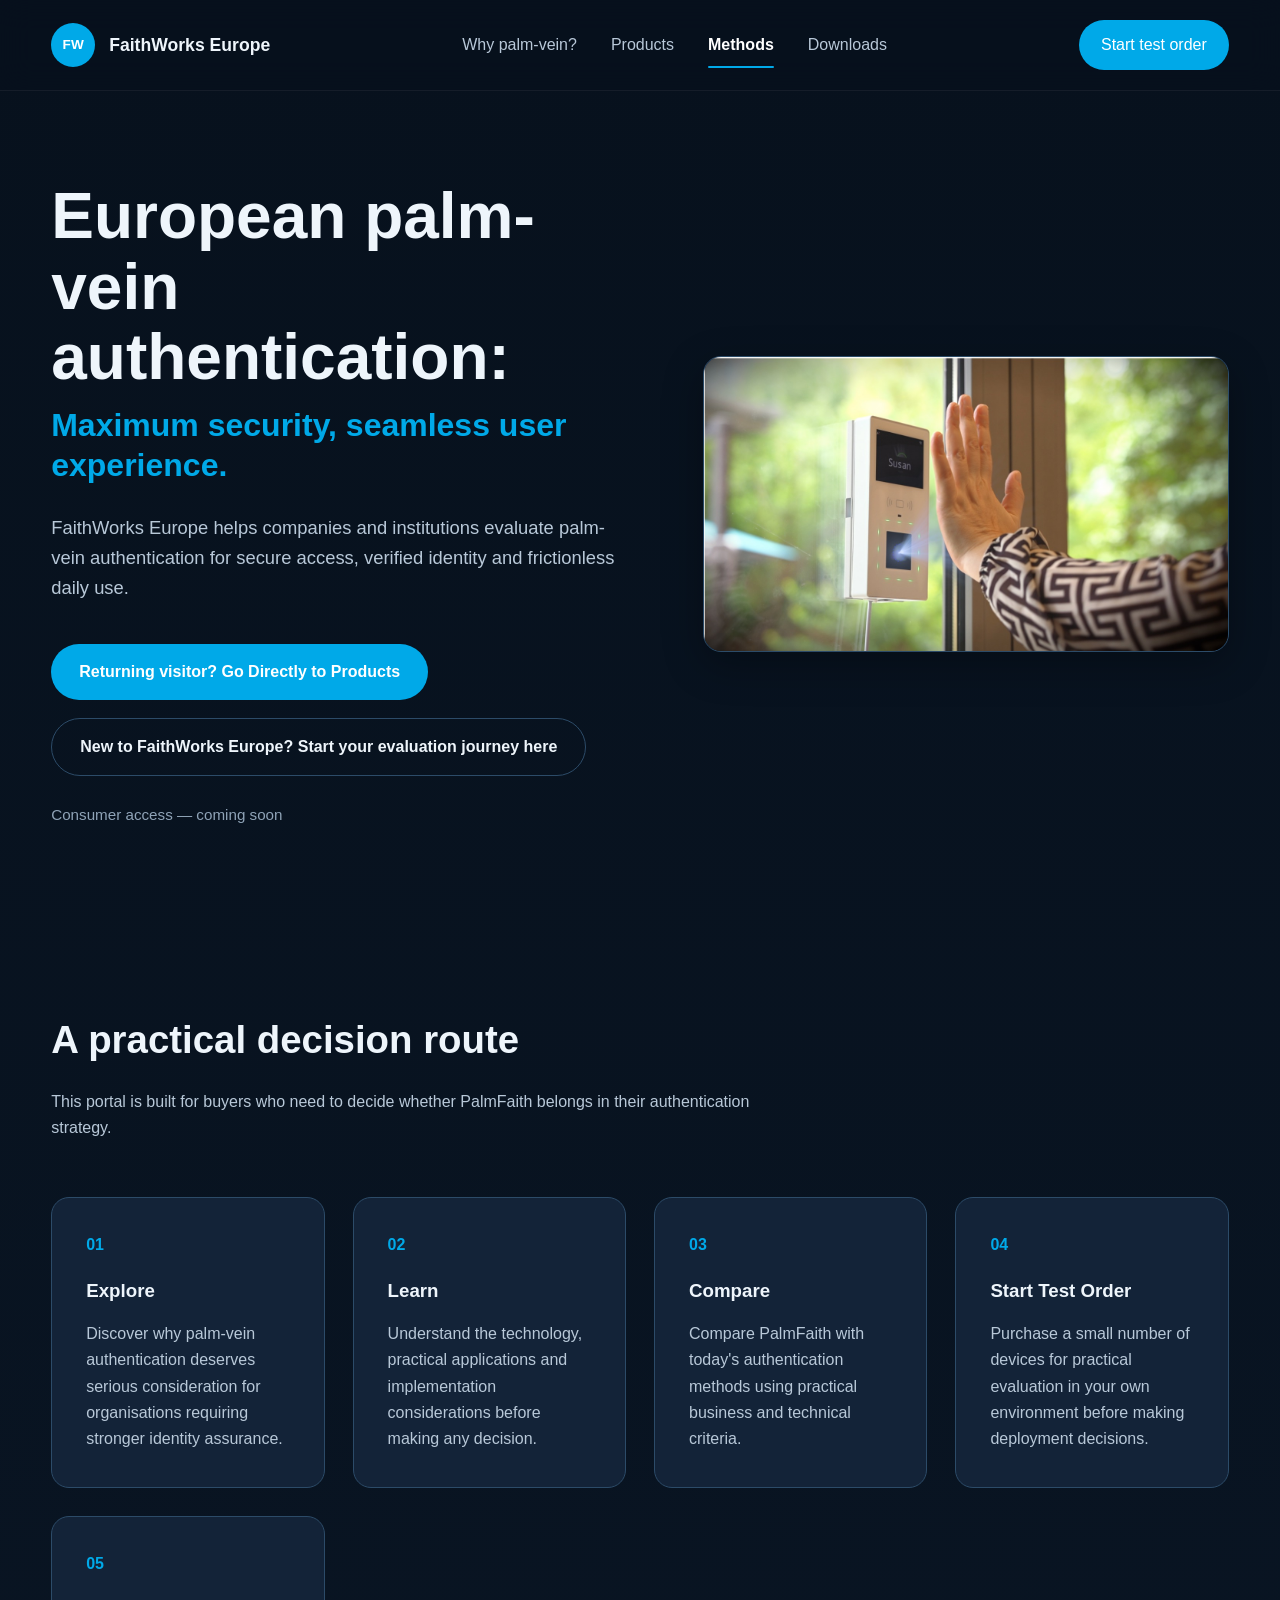
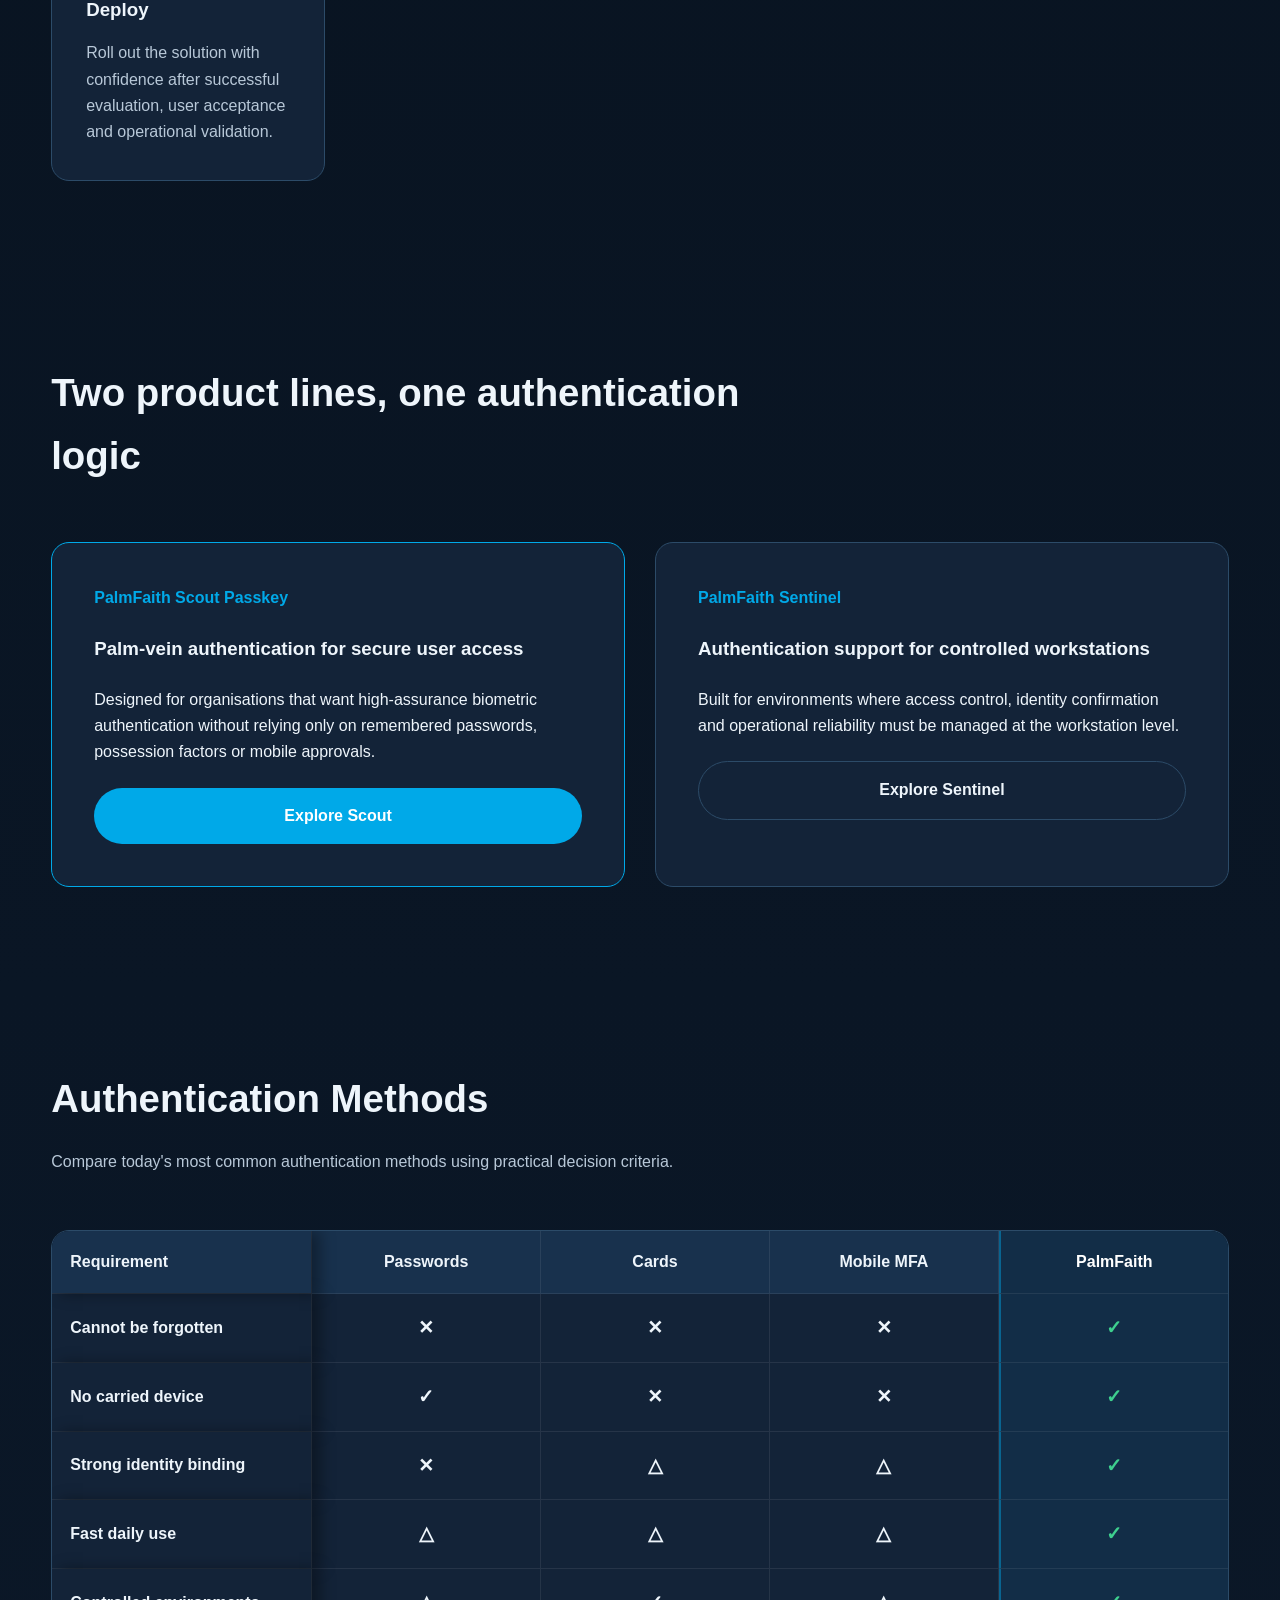
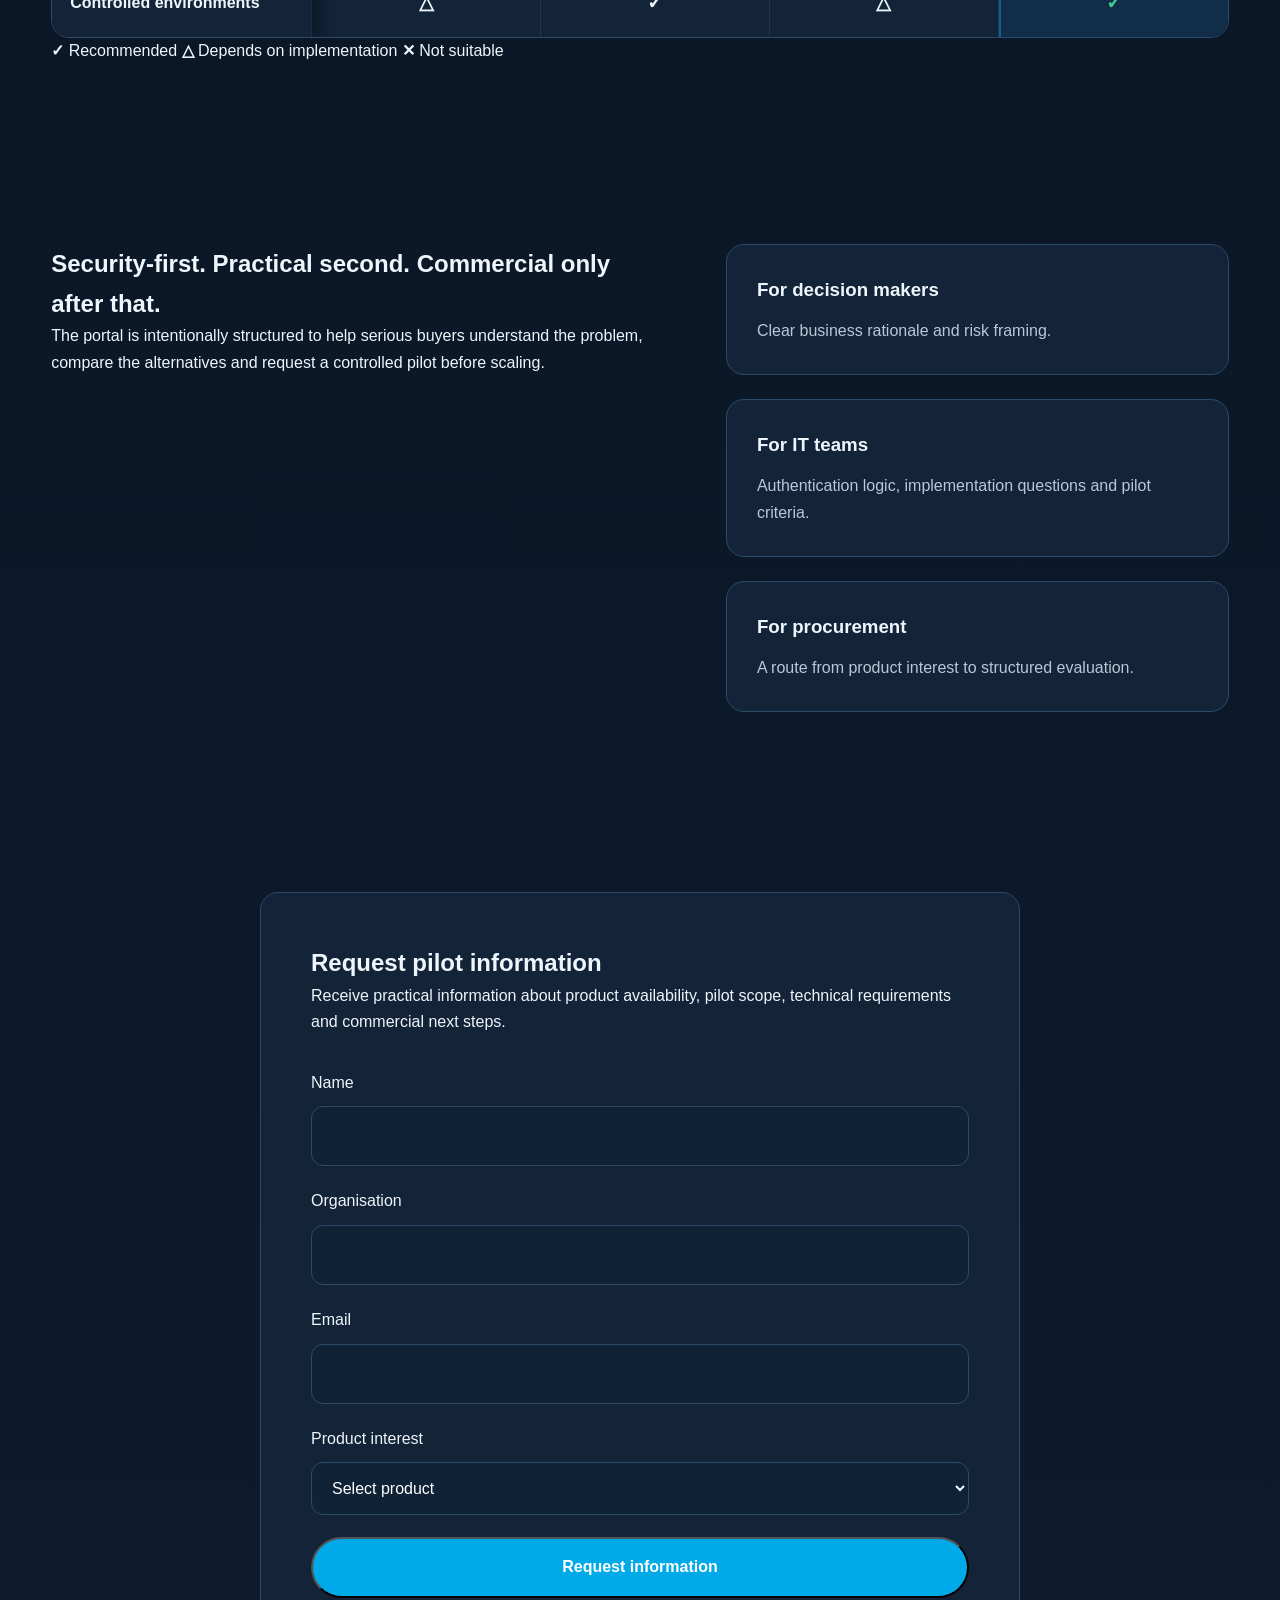
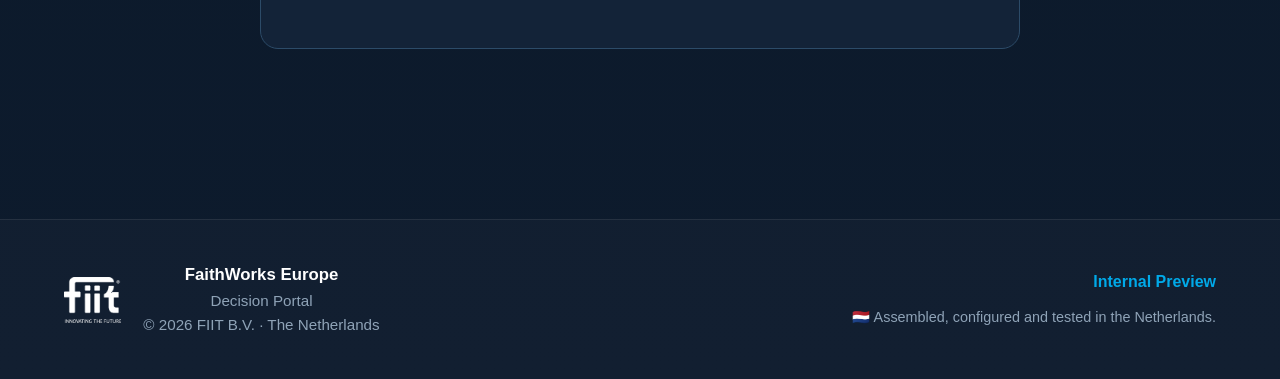
==== index.html @ 9d53290f "Improve responsive comparison table" ====
<!doctype html>
<html lang="en">

<head>
  <meta charset="utf-8" />
  <meta name="robots" content="noindex,nofollow">
  <meta name="viewport" content="width=device-width, initial-scale=1" />
  <title>PalmFaith Europe | Decision Portal</title>
  <meta name="description"
    content="A European decision portal for evaluating PalmFaith Scout Passkey and PalmFaith Sentinel as biometric authentication solutions." />
  <link rel="stylesheet" href="css/styles.css">
</head>

<body>
  <header class="site-header">
    <a class="brand" href="#top" aria-label="FaithWorks Europe home">
      <span class="brand-mark">FW</span>
      <span class="brand-text">FaithWorks Europe</span>
    </a>

    <nav class="main-nav" aria-label="Main navigation">
      <a href="#decision">Why palm-vein?</a>
      <a href="#products">Products</a>
      <a href="#comparison">Methods</a>
      <a href="#downloads">Downloads</a>
    </nav>

    <a class="header-cta" href="#products">Start test order</a>
  </header>
  <main id="top">
    <section class="hero section">
      <div class="hero-content">
        <h1>European palm-vein authentication:</h1>
        <p class="hero-statement">Maximum security, seamless user experience.</p>

        <p class="hero-lead">
          FaithWorks Europe helps companies and institutions evaluate palm-vein authentication for secure access,
          verified
          identity and frictionless daily use.
        </p>

        <div class="hero-actions">
          <a class="button primary" href="#products">
            Returning visitor? Go Directly to Products
          </a>

          <a class="button secondary" href="#decision">
            New to FaithWorks Europe? Start your evaluation journey here
          </a>
        </div>

        <p class="consumer-note">
          Consumer access — coming soon
        </p>
      </div>

      <div class="hero-image" aria-label="Palm-vein authentication device in use">
        <img src="img/PF-Sentinel_hand.jpg" alt="Palm-vein authentication device scanning a user's hand" />
      </div>
    </section>

    <section id="decision" class="section decision-section">
      <div class="section-heading">
        <h2>A practical decision route</h2>
        <p>
          This portal is built for buyers who need to decide whether PalmFaith belongs in their authentication strategy.
        </p>
      </div>

      <div class="decision-grid">
        <article class="decision-card">
          <span class="step">01</span>
          <h3>Explore</h3>
          <p>Discover why palm-vein authentication deserves serious consideration for organisations requiring stronger
            identity assurance.</p>
        </article>

        <article class="decision-card">
          <span class="step">02</span>
          <h3>Learn</h3>
          <p>Understand the technology, practical applications and implementation considerations before making any
            decision.</p>
        </article>

        <article class="decision-card">
          <span class="step">03</span>
          <h3>Compare</h3>
          <p>Compare PalmFaith with today's authentication methods using practical business and technical criteria.</p>
        </article>

        <article class="decision-card">
          <span class="step">04</span>
          <h3>Start Test Order</h3>
          <p>Purchase a small number of devices for practical evaluation in your own environment before making
            deployment decisions.</p>
        </article>

        <article class="decision-card">
          <span class="step">05</span>
          <h3>Deploy</h3>
          <p>Roll out the solution with confidence after successful evaluation, user acceptance and operational
            validation.</p>
        </article>
      </div>
    </section>

    <section id="products" class="section products-section">
      <div class="section-heading">
        <h2>Two product lines, one authentication logic</h2>
      </div>

      <div class="product-grid">
        <article class="product-card featured">
          <p class="product-label">PalmFaith Scout Passkey</p>
          <h3>Palm-vein authentication for secure user access</h3>
          <p>
            Designed for organisations that want high-assurance biometric authentication without relying only on
            remembered passwords, possession factors or mobile approvals.
          </p>
          <a class="button primary" href="scout.html">Explore Scout</a>
        </article>

        <article class="product-card">
          <p class="product-label">PalmFaith Sentinel</p>
          <h3>Authentication support for controlled workstations</h3>
          <p>
            Built for environments where access control, identity confirmation and operational reliability must be
            managed at the workstation level.
          </p>
          <a class="button secondary" href="sentinel.html">Explore Sentinel</a>
        </article>
      </div>
    </section>

    <section id="comparison" class="section comparison-section">
      <div class="section-heading">
        <h2>Authentication Methods</h2>
        <p>
          Compare today's most common authentication methods using practical decision criteria.
        </p>
      </div>

      <div class="table-wrap">
        <table class="comparison-table">
          <thead>
            <tr>
              <th>Requirement</th>
              <th>Passwords</th>
              <th>Cards</th>
              <th>Mobile MFA</th>
              <th>PalmFaith</th>
            </tr>
          </thead>

          <tbody>

            <tr>
              <td>Cannot be forgotten</td>
              <td><span class="symbol-negative">✕</span></td>
              <td><span class="symbol-negative">✕</span></td>
              <td><span class="symbol-negative">✕</span></td>
              <td><span class="symbol-positive">✓</span></td>
            </tr>

            <tr>
              <td>No carried device</td>
              <td><span class="symbol-positive">✓</span></td>
              <td><span class="symbol-negative">✕</span></td>
              <td><span class="symbol-negative">✕</span></td>
              <td><span class="symbol-positive">✓</span></td>
            </tr>

            <tr>
              <td>Strong identity binding</td>
              <td><span class="symbol-negative">✕</span></td>
              <td><span class="symbol-warning">△</span></td>
              <td><span class="symbol-warning">△</span></td>
              <td><span class="symbol-positive">✓</span></td>
            </tr>

            <tr>
              <td>Fast daily use</td>
              <td><span class="symbol-warning">△</span></td>
              <td><span class="symbol-warning">△</span></td>
              <td><span class="symbol-warning">△</span></td>
              <td><span class="symbol-positive">✓</span></td>
            </tr>

            <tr>
              <td>Controlled environments</td>
              <td><span class="symbol-warning">△</span></td>
              <td><span class="symbol-positive">✓</span></td>
              <td><span class="symbol-warning">△</span></td>
              <td><span class="symbol-positive">✓</span></td>
            </tr>

          </tbody>
        </table>
      </div>

      <div class="comparison-legend" aria-label="Comparison symbol explanation">
        <span><strong class="symbol-positive">✓</strong> Recommended</span>
        <span><strong class="symbol-warning">△</strong> Depends on implementation</span>
        <span><strong class="symbol-negative">✕</strong> Not suitable</span>
      </div>
      <p class="table-scroll-note">
        Swipe horizontally to compare all authentication methods.
      </p>
    </section>

    <section class="section trust-section">
      <div class="trust-content">
        <h2>Security-first. Practical second. Commercial only after that.</h2>
        <p>
          The portal is intentionally structured to help serious buyers understand the problem, compare the alternatives
          and request a controlled pilot before scaling.
        </p>
      </div>

      <div class="trust-list">
        <div>
          <h3>For decision makers</h3>
          <p>Clear business rationale and risk framing.</p>
        </div>
        <div>
          <h3>For IT teams</h3>
          <p>Authentication logic, implementation questions and pilot criteria.</p>
        </div>
        <div>
          <h3>For procurement</h3>
          <p>A route from product interest to structured evaluation.</p>
        </div>
      </div>
    </section>

    <section id="pilot" class="section pilot-section">
      <div class="pilot-card">
        <h2>Request pilot information</h2>
        <p>
          Receive practical information about product availability, pilot scope, technical requirements and commercial
          next steps.
        </p>

        <form class="pilot-form">
          <label>
            Name
            <input type="text" name="name" autocomplete="name" />
          </label>

          <label>
            Organisation
            <input type="text" name="organisation" autocomplete="organization" />
          </label>

          <label>
            Email
            <input type="email" name="email" autocomplete="email" />
          </label>

          <label>
            Product interest
            <select name="product">
              <option value="">Select product</option>
              <option value="scout">PalmFaith Scout Passkey</option>
              <option value="sentinel">PalmFaith Sentinel</option>
              <option value="both">Both products</option>
            </select>
          </label>

          <button class="button primary" type="submit">Request information</button>
        </form>
      </div>
    </section>
  </main>

  <footer class="site-footer">

    <div class="footer-content">

      <div class="footer-left">

        <img src="img/fiit-logo-white.png" alt="FIIT B.V." class="footer-logo">

        <div class="footer-text">

          <strong>FaithWorks Europe</strong><br>

          Decision Portal<br>

          © 2026 FIIT B.V. · The Netherlands

        </div>

      </div>

      <div class="footer-right">

        <div class="footer-status">
          Internal Preview
        </div>

        <div class="footer-quality">
          🇳🇱 Assembled, configured and tested in the Netherlands.
        </div>

      </div>

    </div>

  </footer>

  <script src="js/script.js"></script>
</body>

</html>
---- css/styles.css ----
/* ==========================================================
   PalmFaith Europe
   Decision Portal
   styles.css
========================================================== */

:root {

  --bg: #07111d;
  --bg2: #0d1b2d;
  --surface: #132338;
  --surface-light: #1b304b;

  --border: #2c4b68;

  --text: #eef5fb;
  --text-soft: #b8c8d8;
  --text-muted: #8fa3b7;

  --primary: #00a9e8;
  --primary-hover: #22bdf5;

  --success: #3ecf8e;

  --radius: 18px;

  --shadow:
    0 12px 40px rgba(0, 0, 0, .30);

  --max-width: 1320px;

  --transition: .25s ease;
}

/* ==========================================================
   RESET
========================================================== */

* {
  margin: 0;
  padding: 0;
  box-sizing: border-box;
}

html {
  scroll-behavior: smooth;
}

body {

  font-family:
    Inter,
    Segoe UI,
    Helvetica,
    Arial,
    sans-serif;

  background:
    linear-gradient(180deg, var(--bg), var(--bg2));

  color: var(--text);

  line-height: 1.65;
}

img {
  display: block;
  max-width: 100%;
}

a {

  color: inherit;
  text-decoration: none;
}

button,
input,
select {

  font: inherit;
}

/* ==========================================================
   LAYOUT
========================================================== */

.section {

  width: min(var(--max-width), 92%);
  margin: auto;

  padding: 90px 0;
}

.section-heading {

  max-width: 760px;
  margin-bottom: 55px;
}

.section-heading h2 {

  font-size: 2.4rem;

  margin-bottom: 18px;
}

.section-heading p {

  color: var(--text-soft);
}

/* ==========================================================
   HEADER
========================================================== */

.site-header {

  position: sticky;

  top: 0;

  z-index: 100;

  backdrop-filter: blur(16px);

  background: rgba(7, 17, 29, .82);

  border-bottom: 1px solid rgba(255, 255, 255, .06);

  display: flex;

  justify-content: space-between;

  align-items: center;

  padding: 20px 4%;
}

.brand {

  display: flex;

  align-items: center;

  gap: 14px;

  font-weight: 700;
}

.brand-mark {

  width: 44px;
  height: 44px;

  border-radius: 50%;

  background: var(--primary);

  color: #fff;

  display: grid;

  place-items: center;

  font-size: .85rem;
}

.brand-text {

  font-size: 1.1rem;
}

.main-nav {

  display: flex;
  gap: 34px;
}

.main-nav a {

  color: var(--text-soft);

  transition: var(--transition);
}

.main-nav a:hover {

  color: #fff;
}

.main-nav a.is-active,
.main-nav a[aria-current="page"] {
  color: #ffffff;
  font-weight: 700;
  position: relative;
}

.main-nav a.is-active::after,
.main-nav a[aria-current="page"]::after {
  content: "";
  position: absolute;
  left: 0;
  right: 0;
  bottom: -10px;
  height: 2px;
  border-radius: 999px;
  background: var(--primary);
}

.header-cta {

  background: var(--primary);

  color: #fff;

  padding: 12px 22px;

  border-radius: 999px;

  transition: var(--transition);
}

.header-cta:hover {

  background: var(--primary-hover);
}

/* ==========================================================
   HERO
========================================================== */

.hero {

  display: grid;

  grid-template-columns:
    1.5fr .9fr;

  gap: 70px;

  align-items: center;

  min-height: 86vh;
}

.eyebrow {

  text-transform: uppercase;

  letter-spacing: .15em;

  font-size: .75rem;

  color: var(--primary);

  margin-bottom: 18px;
}

.hero h1 {

  font-size: 4rem;

  line-height: 1.1;

  margin-bottom: 28px;
}

.hero-lead {

  max-width: 760px;

  color: var(--text-soft);

  font-size: 1.15rem;

  margin-bottom: 40px;
}

.hero-actions {

  display: flex;

  flex-wrap: wrap;

  gap: 18px;
}

.hero-panel {

  background: var(--surface);

  border: 1px solid var(--border);

  border-radius: var(--radius);

  padding: 40px;

  box-shadow: var(--shadow);
}

.hero-panel h2 {

  margin-bottom: 24px;
}

.hero-panel ul {

  list-style: none;

  display: grid;

  gap: 18px;
}

.hero-panel li {

  padding-bottom: 14px;

  border-bottom: 1px solid rgba(255, 255, 255, .08);
}

/* ==========================================================
   BUTTONS
========================================================== */

.button {

  display: inline-flex;

  align-items: center;

  justify-content: center;

  border-radius: 999px;

  padding: 15px 28px;

  transition: var(--transition);

  font-weight: 600;
}

.primary {

  background: var(--primary);

  color: #fff;
}

.primary:hover {

  background: var(--primary-hover);
}

.secondary {

  border: 1px solid var(--border);

  background: transparent;
}

.secondary:hover {

  background: rgba(255, 255, 255, .05);
}

/* ==========================================================
   DECISION
========================================================== */

.decision-grid {

  display: grid;

  grid-template-columns:
    repeat(auto-fit, minmax(240px, 1fr));

  gap: 28px;
}

.decision-card {

  background: var(--surface);

  border: 1px solid var(--border);

  border-radius: var(--radius);

  padding: 34px;

  transition: var(--transition);
}

.decision-card:hover {

  transform: translateY(-6px);

  border-color: var(--primary);
}

.step {

  display: inline-block;

  color: var(--primary);

  font-weight: 700;

  margin-bottom: 18px;
}

.decision-card h3 {

  margin-bottom: 14px;
}

.decision-card p {

  color: var(--text-soft);
}

/* ==========================================================
   PRODUCTS
========================================================== */

.product-grid {

  display: grid;

  grid-template-columns: repeat(2, 1fr);

  gap: 30px;
}

.product-card {

  background: var(--surface);

  border: 1px solid var(--border);

  border-radius: var(--radius);

  padding: 42px;

  display: flex;

  flex-direction: column;

  gap: 22px;
}

.product-card.featured {

  border: 1px solid var(--primary);
}

.product-label {

  color: var(--primary);

  font-weight: 700;
}

/* ==========================================================
   TABLE
========================================================== */

.table-wrap {
  position: relative;
  width: 100%;
  overflow-x: auto;
  overflow-y: visible;
  border: 1px solid var(--border);
  border-radius: var(--radius);
  -webkit-overflow-scrolling: touch;
}

.comparison-table {
  width: 100%;
  min-width: 820px;
  border-collapse: separate;
  border-spacing: 0;
  background: var(--surface);
}

.comparison-table th,
.comparison-table td {
  min-width: 140px;
  padding: 18px;
  border-right: 1px solid rgba(255, 255, 255, 0.08);
  border-bottom: 1px solid rgba(255, 255, 255, 0.08);
  white-space: nowrap;
  text-align: center;
}

.comparison-table th {
  background: #18314d;
  text-align: center;
}

.comparison-table th:first-child,
.comparison-table td:first-child {
  position: -webkit-sticky;
  position: sticky;
  left: 0;
  z-index: 5;
  width: 260px;
  min-width: 260px;
  max-width: 260px;
  white-space: normal;
  text-align: left;
  background-color: var(--surface);
  background-clip: padding-box;
  box-shadow: 8px 0 14px rgba(0, 0, 0, 0.35);
}

.comparison-table td {
  font-weight: 600;
}

.comparison-table td:last-child {
  color: var(--success);
}

.comparison-table td[data-label="Passwords"],
.comparison-table td[data-label="Cards / Tokens"],
.comparison-table td[data-label="Mobile MFA"] {
  color: var(--text-soft);
}

.comparison-table td {
  font-size: 1rem;
}

.comparison-table td:not(:first-child) {
  font-size: 1.2rem;
}

.comparison-table td {
  --symbol-warning: #f0b44d;
  --symbol-negative: #ef6b73;
}

.comparison-table thead th:first-child {
  z-index: 6;
  background-color: #18314d;
}

.comparison-table tr:last-child td {
  border-bottom: 0;
}

.comparison-table th:last-child,
.comparison-table td:last-child {
  border-right: 0;
}

.comparison-table tbody tr:hover td:not(:first-child) {
  background: rgba(255, 255, 255, 0.03);
}

/* ==========================================================
   TRUST
========================================================== */

.trust-section {

  display: grid;

  grid-template-columns:
    1.1fr .9fr;

  gap: 60px;
}

.trust-list {

  display: grid;

  gap: 24px;
}

.trust-list div {

  background: var(--surface);

  border-radius: var(--radius);

  border: 1px solid var(--border);

  padding: 30px;
}

.trust-list p {

  margin-top: 12px;

  color: var(--text-soft);
}

/* ==========================================================
   PILOT
========================================================== */

.pilot-card {

  max-width: 760px;

  margin: auto;

  background: var(--surface);

  border: 1px solid var(--border);

  border-radius: var(--radius);

  padding: 50px;
}

.pilot-form {

  display: grid;

  gap: 22px;

  margin-top: 34px;
}

.pilot-form label {

  display: grid;

  gap: 10px;
}

input,
select {

  padding: 16px;

  border-radius: 12px;

  border: 1px solid var(--border);

  background: #102235;

  color: #fff;
}

input:focus,
select:focus {

  outline: none;

  border-color: var(--primary);
}

/* ==========================================================
   FOOTER
========================================================== */

.site-footer {

  border-top: 1px solid rgba(255, 255, 255, .08);

  text-align: center;

  padding: 40px;

  color: var(--text-muted);
}

/* ==========================================================
   RESPONSIVE
========================================================== */

@media (max-width:1100px) {

  .hero,
  .trust-section,
  .product-grid {

    grid-template-columns: 1fr;
  }

  .hero {

    min-height: auto;
  }

  .hero h1 {

    font-size: 3rem;
  }
}

@media (max-width:820px) {

  .main-nav {

    display: none;
  }

  .section {

    padding: 70px 0;
  }

  .hero h1 {

    font-size: 2.35rem;
  }

  .header-cta {

    display: none;
  }
}

@media (max-width:560px) {

  .hero-actions {

    flex-direction: column;
  }

  .button {

    width: 100%;
  }

  .pilot-card {

    padding: 32px;
  }
}

.hero {
  grid-template-columns: 1.05fr .95fr;
}

.hero h1 {
  margin-bottom: 12px;
}

.hero-statement {
  font-size: 2rem;
  line-height: 1.25;
  color: var(--primary);
  font-weight: 700;
  margin-bottom: 28px;
}

.hero-image {
  width: 100%;
  aspect-ratio: 16 / 9;
  border-radius: var(--radius);
  overflow: hidden;
  border: 1px solid var(--border);
  box-shadow: var(--shadow);
  background: var(--surface);
}

.hero-image img {
  display: block;
  width: 100%;
  height: 100%;
  object-fit: cover;
  object-position: center;
}

.consumer-note {
  margin-top: 26px;
  color: var(--text-muted);
  font-size: .95rem;
}

@media (max-width: 1100px) {
  .hero-statement {
    font-size: 1.65rem;
  }
}

@media (max-width: 560px) {
  .hero-statement {
    font-size: 1.35rem;
  }
}

/* ==========================================================
   FOOTER
========================================================== */

.site-footer {

  margin-top: 80px;

  padding: 42px 5%;

  border-top: 1px solid rgba(255, 255, 255, .08);

  background: rgba(255, 255, 255, .02);
}

.footer-content {

  max-width: 1400px;

  margin: auto;

  display: flex;

  justify-content: space-between;

  align-items: center;

  gap: 40px;

  flex-wrap: wrap;
}

.footer-left {

  display: flex;

  align-items: center;

  gap: 22px;
}

.footer-logo {

  width: auto;

  height: 46px;
}

.footer-text {

  line-height: 1.6;

  color: var(--text-muted);

  font-size: .95rem;
}

.footer-text strong {

  color: #ffffff;

  font-size: 1.05rem;
}

.footer-right {

  text-align: right;
}

.footer-status {

  color: var(--primary);

  font-weight: 600;

  margin-bottom: 10px;
}

.footer-quality {

  color: var(--text-muted);

  font-size: .90rem;
}

@media (max-width:800px) {

  .footer-content {

    flex-direction: column;

    text-align: center;
  }

  .footer-left {

    flex-direction: column;
  }

  .footer-right {

    text-align: center;
  }

}

@media (max-width: 1100px) {
  .hero {
    grid-template-columns: 1fr;
    gap: 42px;
  }

  .hero-image {
    max-width: 900px;
    margin: 0 auto;
  }
}

@media (max-width: 560px) {
  .hero-image {
    aspect-ratio: 4 / 3;
    border-radius: 12px;
  }
}

/* ==========================================================
   MOBILE COMPARISON TABLE
========================================================== */

.table-scroll-note {
  display: none;
}

@media (max-width: 760px) {
  .comparison-table {
    min-width: 760px;
  }

  .comparison-table th,
  .comparison-table td {
    min-width: 120px;
    padding: 14px 12px;
  }

  .comparison-table th:first-child,
  .comparison-table td:first-child {
    width: 170px;
    min-width: 170px;
    max-width: 170px;
  }

  .table-scroll-note {
    display: block;
    margin-top: 12px;
    color: var(--text-muted);
    font-size: 0.85rem;
    text-align: center;
  }
}

.comparison-table th:last-child,
.comparison-table td:last-child {
  background: rgba(0, 169, 232, 0.08);
  border-left: 2px solid rgba(0, 169, 232, 0.45);
}

.comparison-table th:last-child {
  color: #ffffff;
}

.comparison-table td:last-child {
  font-weight: 700;
}
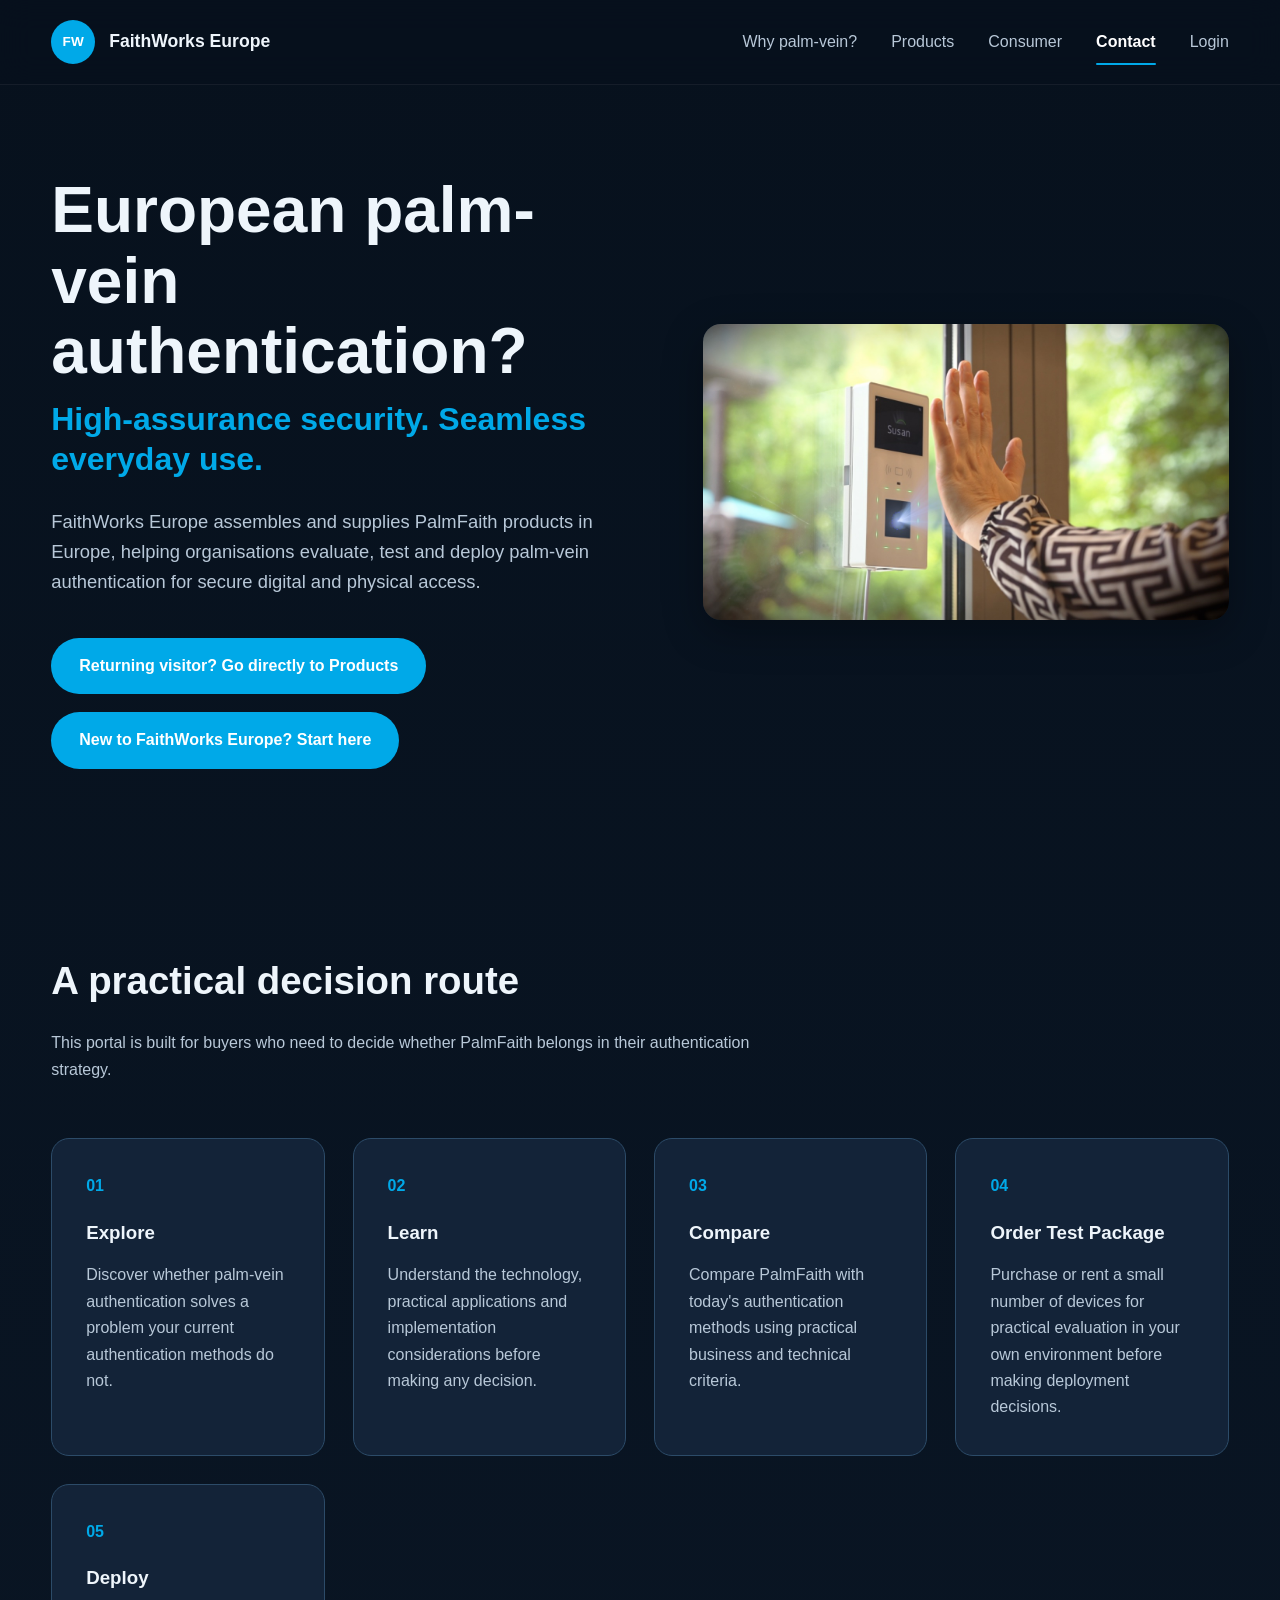
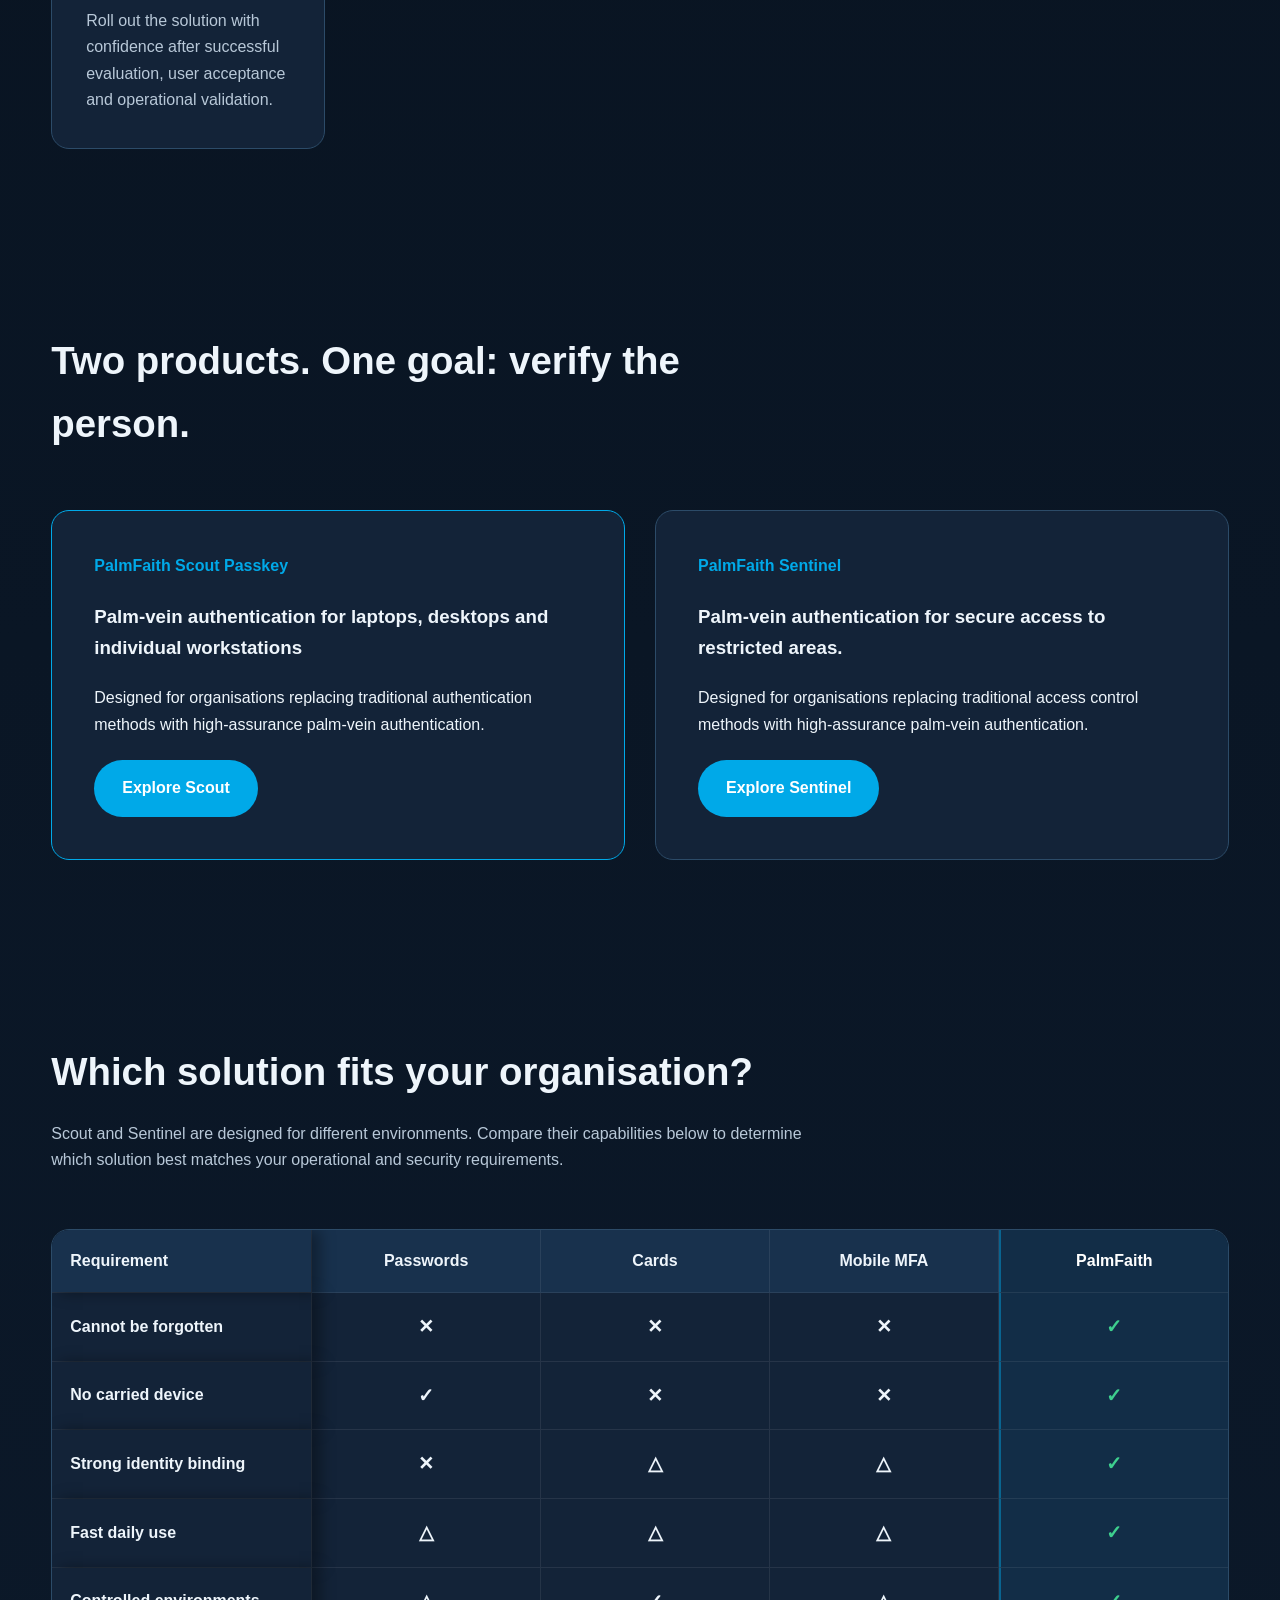
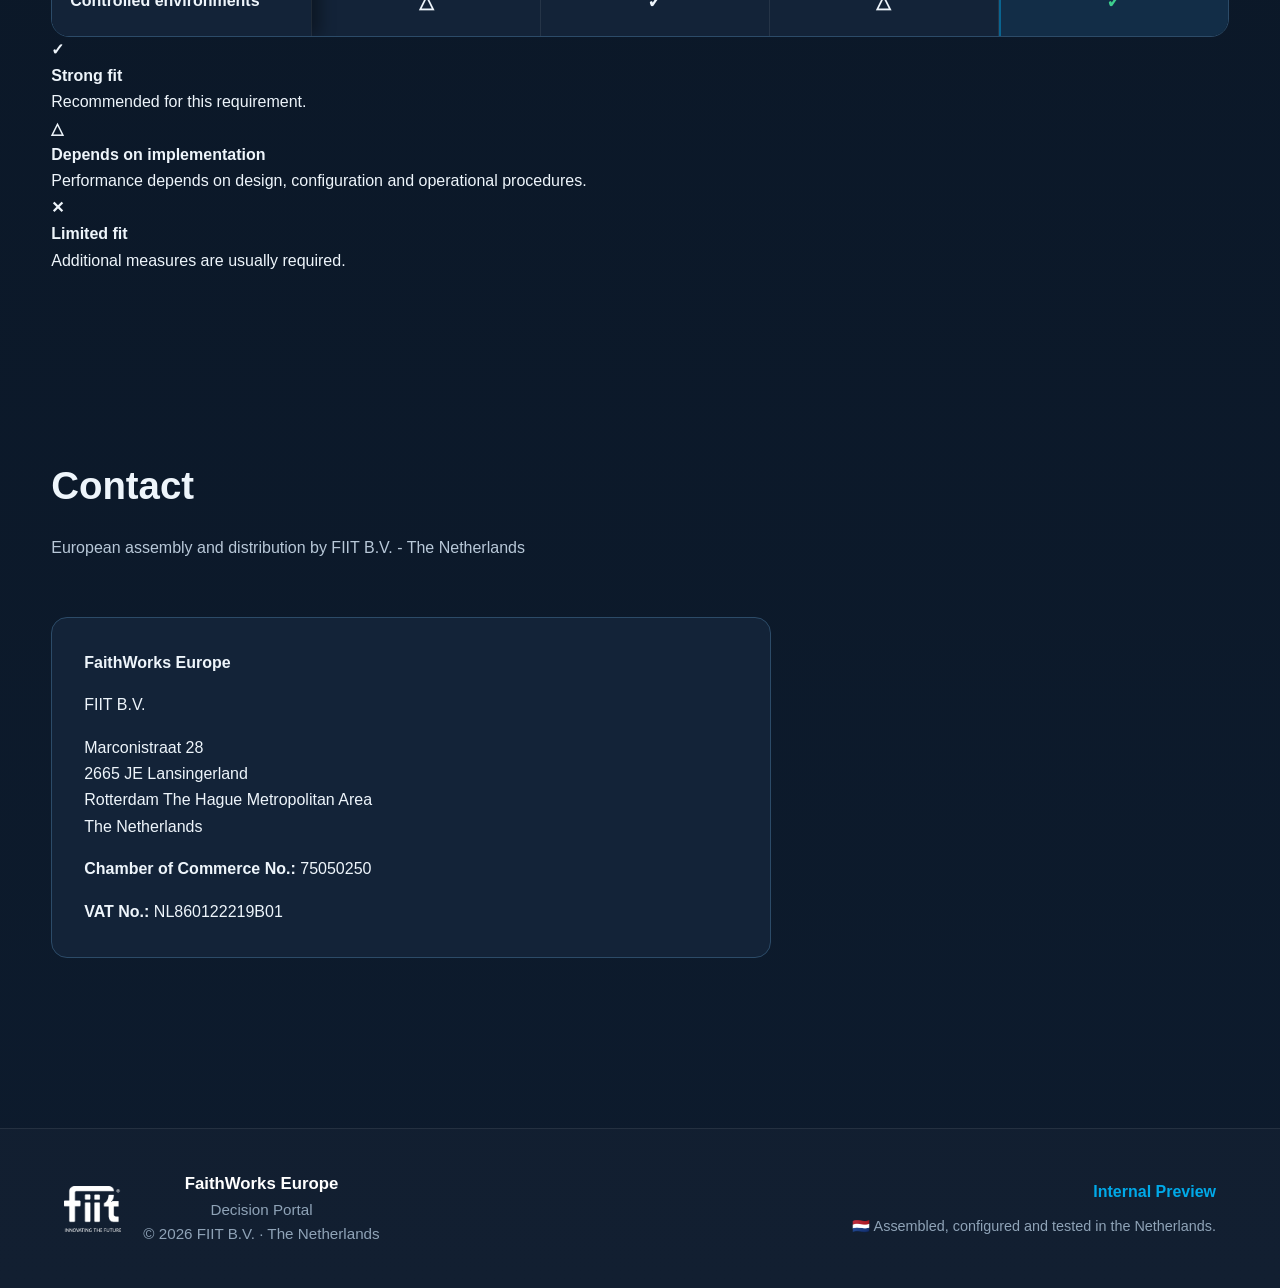
==== commit d0d05a21: "Improve responsive comparison table" ====
--- a/index.html
+++ b/index.html
@@ -17,41 +17,47 @@
       <span class="brand-mark">FW</span>
       <span class="brand-text">FaithWorks Europe</span>
     </a>
-
-    <nav class="main-nav" aria-label="Main navigation">
+    <button class="menu-toggle" aria-label="Open menu" aria-expanded="false" aria-controls="main-navigation">
+      ☰
+    </button>
+
+    <nav class="main-nav" id="main-navigation" aria-label="Main navigation">
       <a href="#decision">Why palm-vein?</a>
       <a href="#products">Products</a>
-      <a href="#comparison">Methods</a>
-      <a href="#downloads">Downloads</a>
+      <a href="#" class="coming-soon" aria-label="Consumer — coming soon">
+        Consumer
+        <span class="coming-soon-label" role="status">Coming soon</span>
+      </a>
+      <a href="#contact">Contact</a>
+      <a href="#" class="coming-soon" aria-label="Login coming soon">
+        Login
+        <span class="coming-soon-label" role="status">Coming soon</span>
+      </a>
     </nav>
 
-    <a class="header-cta" href="#products">Start test order</a>
   </header>
   <main id="top">
     <section class="hero section">
       <div class="hero-content">
-        <h1>European palm-vein authentication:</h1>
-        <p class="hero-statement">Maximum security, seamless user experience.</p>
+        <h1>European palm-vein authentication?</h1>
+        <p class="hero-statement">
+          High-assurance security. Seamless everyday use.
+        </p>
 
         <p class="hero-lead">
-          FaithWorks Europe helps companies and institutions evaluate palm-vein authentication for secure access,
-          verified
-          identity and frictionless daily use.
+          FaithWorks Europe assembles and supplies PalmFaith products in Europe, helping organisations evaluate, test
+          and deploy palm-vein authentication for secure digital and physical access.
         </p>
 
         <div class="hero-actions">
           <a class="button primary" href="#products">
-            Returning visitor? Go Directly to Products
+            Returning visitor? Go directly to Products
           </a>
 
-          <a class="button secondary" href="#decision">
-            New to FaithWorks Europe? Start your evaluation journey here
+          <a class="button primary" href="#decision">
+            New to FaithWorks Europe? Start here
           </a>
         </div>
-
-        <p class="consumer-note">
-          Consumer access — coming soon
-        </p>
       </div>
 
       <div class="hero-image" aria-label="Palm-vein authentication device in use">
@@ -71,8 +77,9 @@
         <article class="decision-card">
           <span class="step">01</span>
           <h3>Explore</h3>
-          <p>Discover why palm-vein authentication deserves serious consideration for organisations requiring stronger
-            identity assurance.</p>
+          <p>
+            Discover whether palm-vein authentication solves a problem your current authentication methods do not.
+          </p>
         </article>
 
         <article class="decision-card">
@@ -90,8 +97,8 @@
 
         <article class="decision-card">
           <span class="step">04</span>
-          <h3>Start Test Order</h3>
-          <p>Purchase a small number of devices for practical evaluation in your own environment before making
+          <h3>Order Test Package</h3>
+          <p>Purchase or rent a small number of devices for practical evaluation in your own environment before making
             deployment decisions.</p>
         </article>
 
@@ -106,37 +113,38 @@
 
     <section id="products" class="section products-section">
       <div class="section-heading">
-        <h2>Two product lines, one authentication logic</h2>
+        <h2>Two products. One goal: verify the person.</h2>
       </div>
 
       <div class="product-grid">
         <article class="product-card featured">
           <p class="product-label">PalmFaith Scout Passkey</p>
-          <h3>Palm-vein authentication for secure user access</h3>
+          <h3>Palm-vein authentication for laptops, desktops and individual workstations</h3>
           <p>
-            Designed for organisations that want high-assurance biometric authentication without relying only on
-            remembered passwords, possession factors or mobile approvals.
+            Designed for organisations replacing traditional authentication methods with high-assurance palm-vein
+            authentication.
           </p>
           <a class="button primary" href="scout.html">Explore Scout</a>
         </article>
 
         <article class="product-card">
           <p class="product-label">PalmFaith Sentinel</p>
-          <h3>Authentication support for controlled workstations</h3>
+          <h3>Palm-vein authentication for secure access to restricted areas.</h3>
           <p>
-            Built for environments where access control, identity confirmation and operational reliability must be
-            managed at the workstation level.
+            Designed for organisations replacing traditional access control methods with high-assurance palm-vein
+            authentication.
           </p>
-          <a class="button secondary" href="sentinel.html">Explore Sentinel</a>
-        </article>
-      </div>
-    </section>
-
+          <a class="button primary" href="sentinel.html">Explore Sentinel</a>
+        </article>
+      </div>
+    </section>
     <section id="comparison" class="section comparison-section">
+
       <div class="section-heading">
-        <h2>Authentication Methods</h2>
+        <h2>Which solution fits your organisation?</h2>
         <p>
-          Compare today's most common authentication methods using practical decision criteria.
+          Scout and Sentinel are designed for different environments. Compare their capabilities below to determine
+          which solution best matches your operational and security requirements.
         </p>
       </div>
 
@@ -199,78 +207,60 @@
       </div>
 
       <div class="comparison-legend" aria-label="Comparison symbol explanation">
-        <span><strong class="symbol-positive">✓</strong> Recommended</span>
-        <span><strong class="symbol-warning">△</strong> Depends on implementation</span>
-        <span><strong class="symbol-negative">✕</strong> Not suitable</span>
-      </div>
+        <div class="legend-item">
+          <strong class="symbol-positive">✓</strong>
+          <div>
+            <strong>Strong fit</strong>
+            <p>Recommended for this requirement.</p>
+          </div>
+        </div>
+
+        <div class="legend-item">
+          <strong class="symbol-warning">△</strong>
+          <div>
+            <strong>Depends on implementation</strong>
+            <p>Performance depends on design, configuration and operational procedures.</p>
+          </div>
+        </div>
+
+        <div class="legend-item">
+          <strong class="symbol-negative">✕</strong>
+          <div>
+            <strong>Limited fit</strong>
+            <p>Additional measures are usually required.</p>
+          </div>
+        </div>
+      </div>
+
       <p class="table-scroll-note">
         Swipe horizontally to compare all authentication methods.
       </p>
     </section>
 
-    <section class="section trust-section">
-      <div class="trust-content">
-        <h2>Security-first. Practical second. Commercial only after that.</h2>
+    <section id="contact" class="section contact-section">
+      <div class="section-heading">
+        <h2>Contact</h2>
         <p>
-          The portal is intentionally structured to help serious buyers understand the problem, compare the alternatives
-          and request a controlled pilot before scaling.
-        </p>
-      </div>
-
-      <div class="trust-list">
-        <div>
-          <h3>For decision makers</h3>
-          <p>Clear business rationale and risk framing.</p>
-        </div>
-        <div>
-          <h3>For IT teams</h3>
-          <p>Authentication logic, implementation questions and pilot criteria.</p>
-        </div>
-        <div>
-          <h3>For procurement</h3>
-          <p>A route from product interest to structured evaluation.</p>
-        </div>
-      </div>
-    </section>
-
-    <section id="pilot" class="section pilot-section">
-      <div class="pilot-card">
-        <h2>Request pilot information</h2>
+          European assembly and distribution by FIIT B.V. - The Netherlands
+        </p>
+      </div>
+
+      <div class="contact-card">
+        <p><strong>FaithWorks Europe</strong></p>
+        <p>FIIT B.V.</p>
+
         <p>
-          Receive practical information about product availability, pilot scope, technical requirements and commercial
-          next steps.
-        </p>
-
-        <form class="pilot-form">
-          <label>
-            Name
-            <input type="text" name="name" autocomplete="name" />
-          </label>
-
-          <label>
-            Organisation
-            <input type="text" name="organisation" autocomplete="organization" />
-          </label>
-
-          <label>
-            Email
-            <input type="email" name="email" autocomplete="email" />
-          </label>
-
-          <label>
-            Product interest
-            <select name="product">
-              <option value="">Select product</option>
-              <option value="scout">PalmFaith Scout Passkey</option>
-              <option value="sentinel">PalmFaith Sentinel</option>
-              <option value="both">Both products</option>
-            </select>
-          </label>
-
-          <button class="button primary" type="submit">Request information</button>
-        </form>
-      </div>
-    </section>
+          Marconistraat 28<br>
+          2665 JE Lansingerland<br>
+          Rotterdam The Hague Metropolitan Area<br>
+          The Netherlands
+        </p>
+
+        <p><strong>Chamber of Commerce No.:</strong> 75050250</p>
+        <p><strong>VAT No.:</strong> NL860122219B01</p>
+      </div>
+    </section>
+
   </main>
 
   <footer class="site-footer">
--- a/css/styles.css
+++ b/css/styles.css
@@ -178,6 +178,17 @@
   gap: 34px;
 }
 
+.menu-toggle {
+  display: none;
+  background: transparent;
+  border: 0;
+  color: var(--text);
+  font-size: 1.8rem;
+  line-height: 1;
+  cursor: pointer;
+  padding: 8px;
+}
+
 .main-nav a {
 
   color: var(--text-soft);
@@ -186,8 +197,34 @@
 }
 
 .main-nav a:hover {
-
   color: #fff;
+}
+
+.coming-soon {
+  position: relative;
+}
+
+.coming-soon-label {
+  display: none;
+  position: absolute;
+  top: calc(100% + 10px);
+  left: 50%;
+  transform: translateX(-50%);
+  white-space: nowrap;
+  padding: 6px 10px;
+  border-radius: 6px;
+  background: var(--surface);
+  border: 1px solid var(--border);
+  box-shadow: var(--shadow);
+  color: var(--text);
+  font-size: 0.78rem;
+  font-weight: 600;
+  z-index: 1100;
+}
+
+.coming-soon:hover .coming-soon-label,
+.coming-soon.show-coming-soon .coming-soon-label {
+  display: block;
 }
 
 .main-nav a.is-active,
@@ -449,6 +486,11 @@
   flex-direction: column;
 
   gap: 22px;
+}
+
+.product-card .button {
+  margin-top: auto;
+  align-self: flex-start;
 }
 
 .product-card.featured {
@@ -698,9 +740,28 @@
 
 @media (max-width:820px) {
 
+  .menu-toggle {
+    display: block;
+  }
+
   .main-nav {
-
     display: none;
+    position: absolute;
+    top: 72px;
+    right: 24px;
+    background: var(--surface);
+    border: 1px solid var(--border);
+    border-radius: var(--radius);
+    box-shadow: var(--shadow);
+    padding: 1rem;
+    flex-direction: column;
+    gap: 1rem;
+    min-width: 220px;
+    z-index: 1000;
+  }
+
+  .main-nav.open {
+    display: flex;
   }
 
   .section {
@@ -758,7 +819,6 @@
   aspect-ratio: 16 / 9;
   border-radius: var(--radius);
   overflow: hidden;
-  border: 1px solid var(--border);
   box-shadow: var(--shadow);
   background: var(--surface);
 }
@@ -769,6 +829,7 @@
   height: 100%;
   object-fit: cover;
   object-position: center;
+  transform: scale(1.01);
 }
 
 .consumer-note {
@@ -961,4 +1022,23 @@
 
 .comparison-table td:last-child {
   font-weight: 700;
+}
+
+/* CONTACT */
+
+.contact-card {
+  max-width: 720px;
+  margin-top: 32px;
+  padding: 32px;
+  border: 1px solid var(--border);
+  border-radius: 16px;
+  background: var(--surface);
+}
+
+.contact-card p {
+  margin-bottom: 16px;
+}
+
+.contact-card p:last-child {
+  margin-bottom: 0;
 }
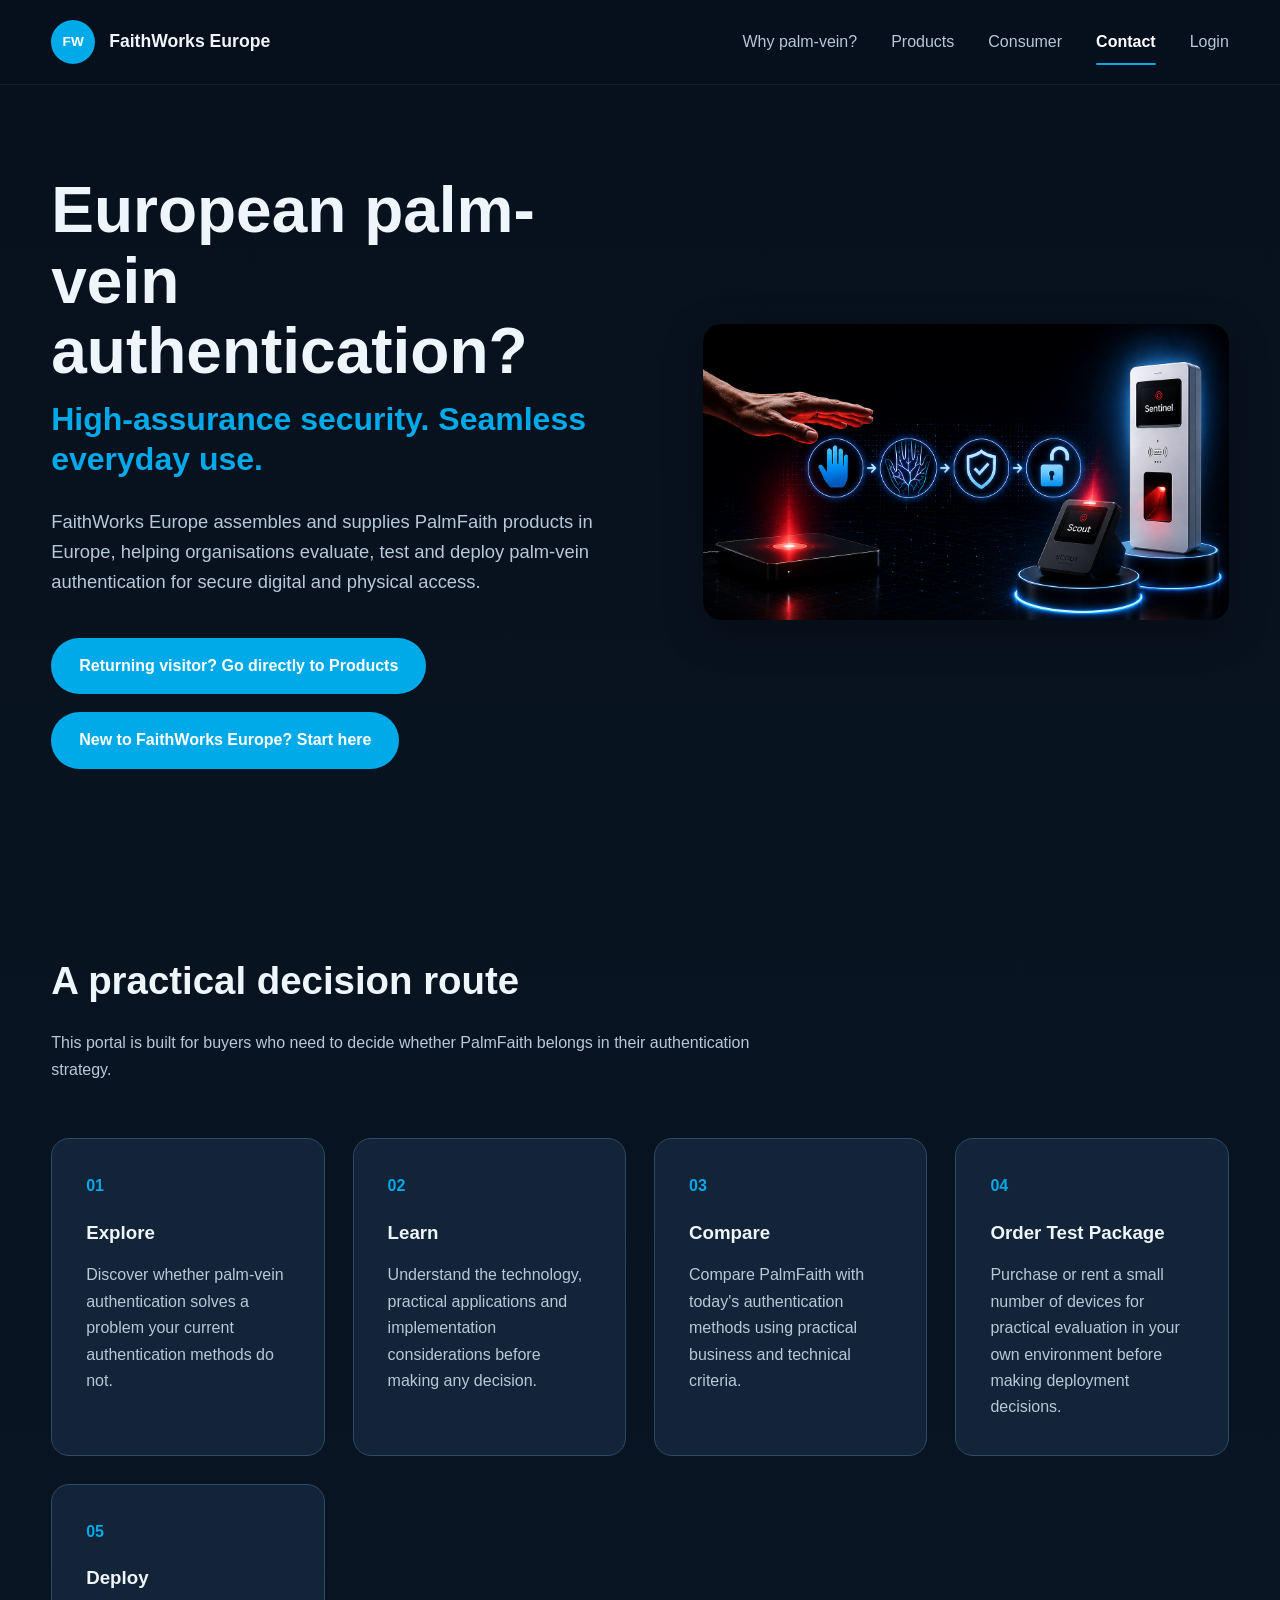
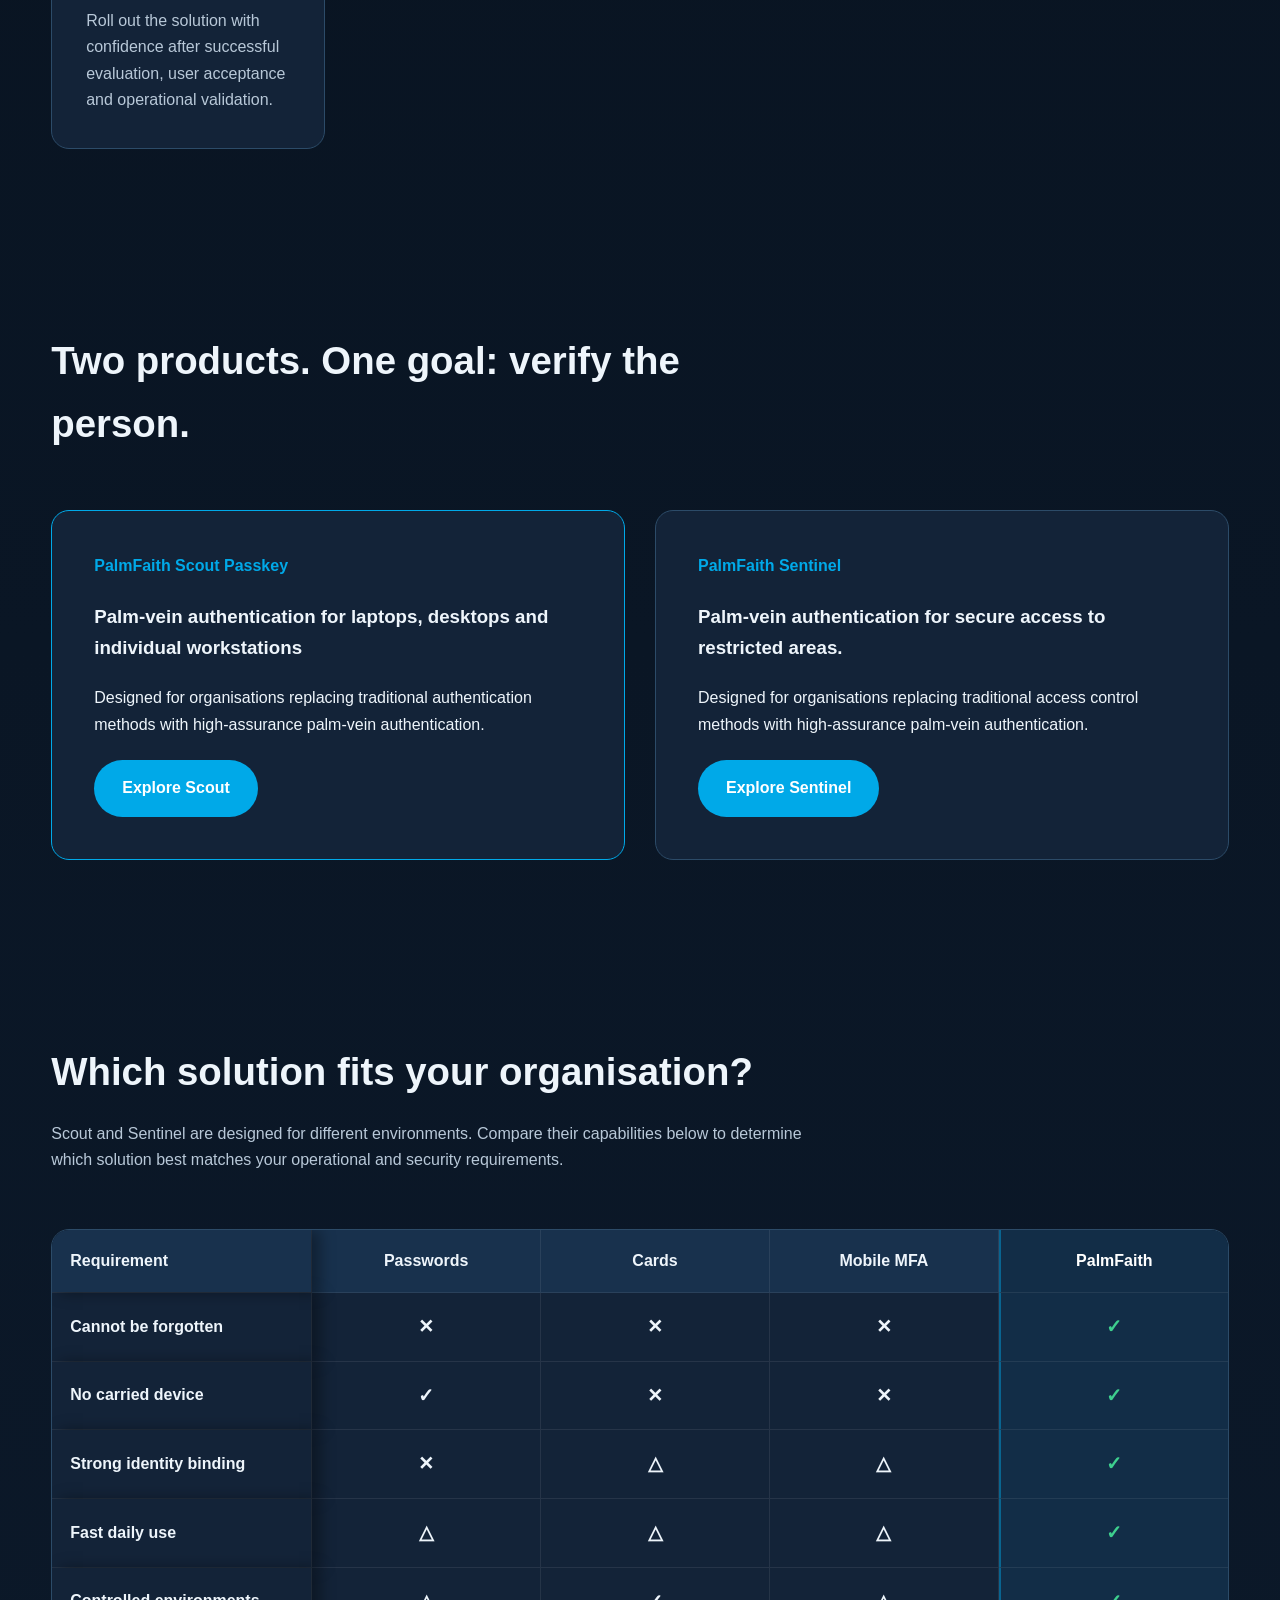
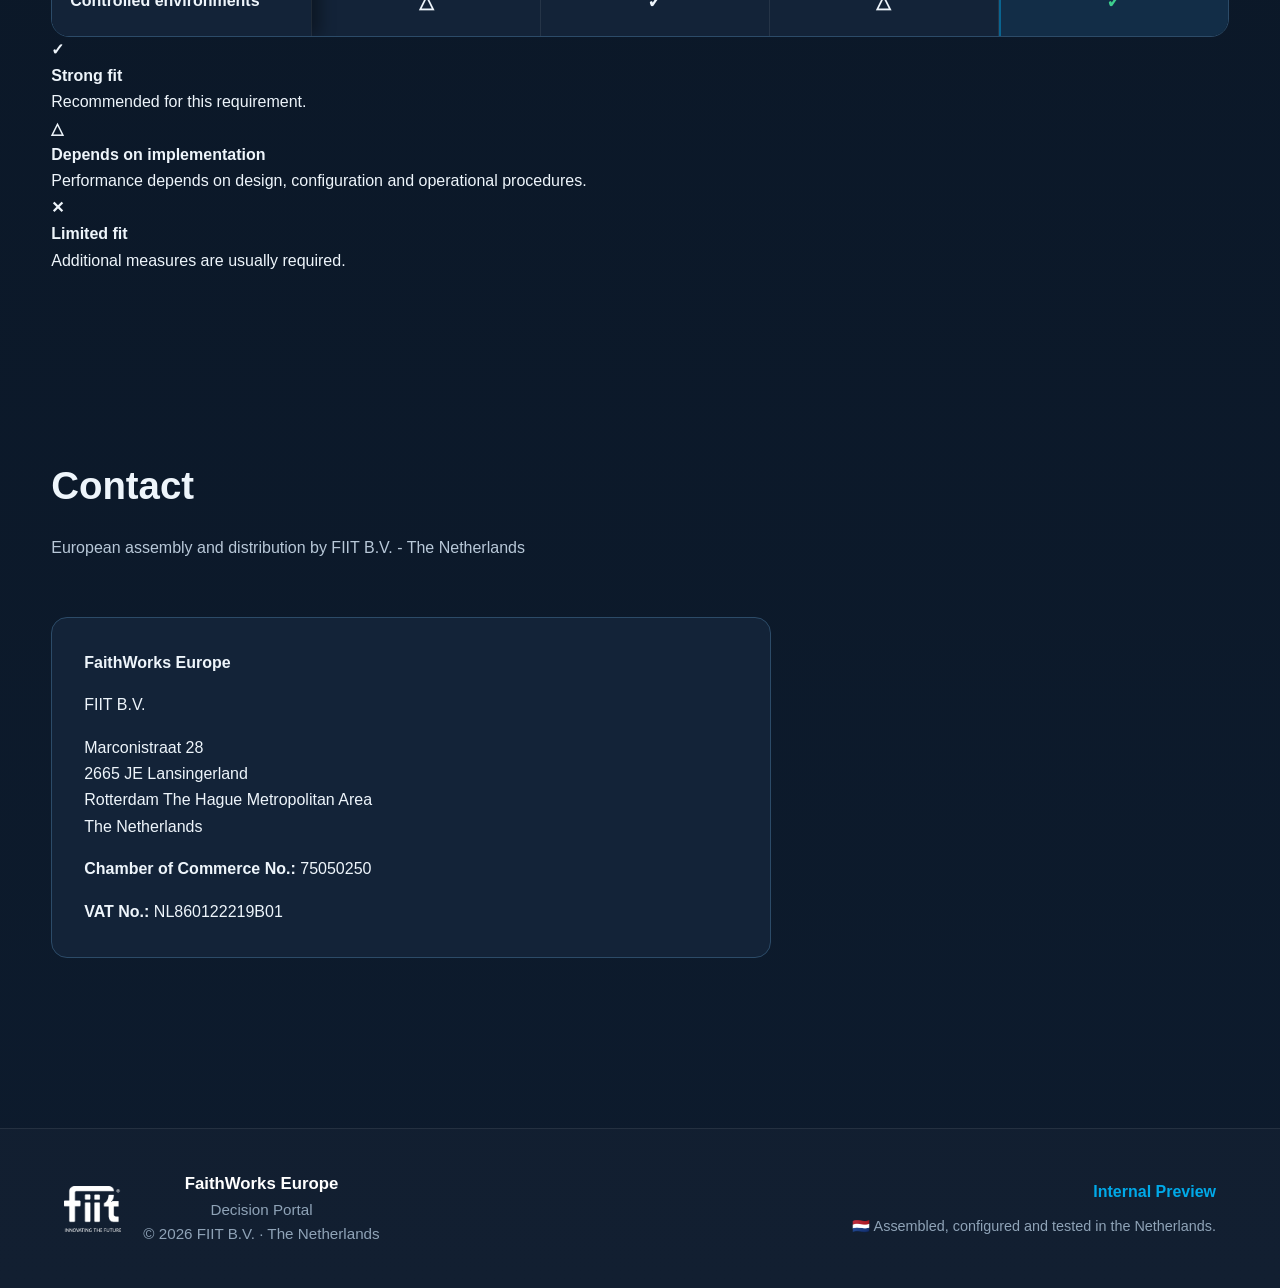
==== commit 3ce69b82: "Improve responsive comparison table" ====
--- a/index.html
+++ b/index.html
@@ -61,7 +61,7 @@
       </div>
 
       <div class="hero-image" aria-label="Palm-vein authentication device in use">
-        <img src="img/PF-Sentinel_hand.jpg" alt="Palm-vein authentication device scanning a user's hand" />
+        <img src="img/FW-hero01-landing_page.png" alt="Palm-vein authentication device scanning a user's hand" />
       </div>
     </section>
 
@@ -124,7 +124,7 @@
             Designed for organisations replacing traditional authentication methods with high-assurance palm-vein
             authentication.
           </p>
-          <a class="button primary" href="scout.html">Explore Scout</a>
+          <a class="button primary" href="#">Explore Scout</a>
         </article>
 
         <article class="product-card">
@@ -134,7 +134,7 @@
             Designed for organisations replacing traditional access control methods with high-assurance palm-vein
             authentication.
           </p>
-          <a class="button primary" href="sentinel.html">Explore Sentinel</a>
+          <a class="button primary" href="#">Explore Sentinel</a>
         </article>
       </div>
     </section>
--- a/css/styles.css
+++ b/css/styles.css
@@ -222,9 +222,14 @@
   z-index: 1100;
 }
 
-.coming-soon:hover .coming-soon-label,
 .coming-soon.show-coming-soon .coming-soon-label {
   display: block;
+}
+
+@media (hover: hover) and (pointer: fine) {
+  .coming-soon:hover .coming-soon-label {
+    display: block;
+  }
 }
 
 .main-nav a.is-active,
@@ -829,7 +834,6 @@
   height: 100%;
   object-fit: cover;
   object-position: center;
-  transform: scale(1.01);
 }
 
 .consumer-note {
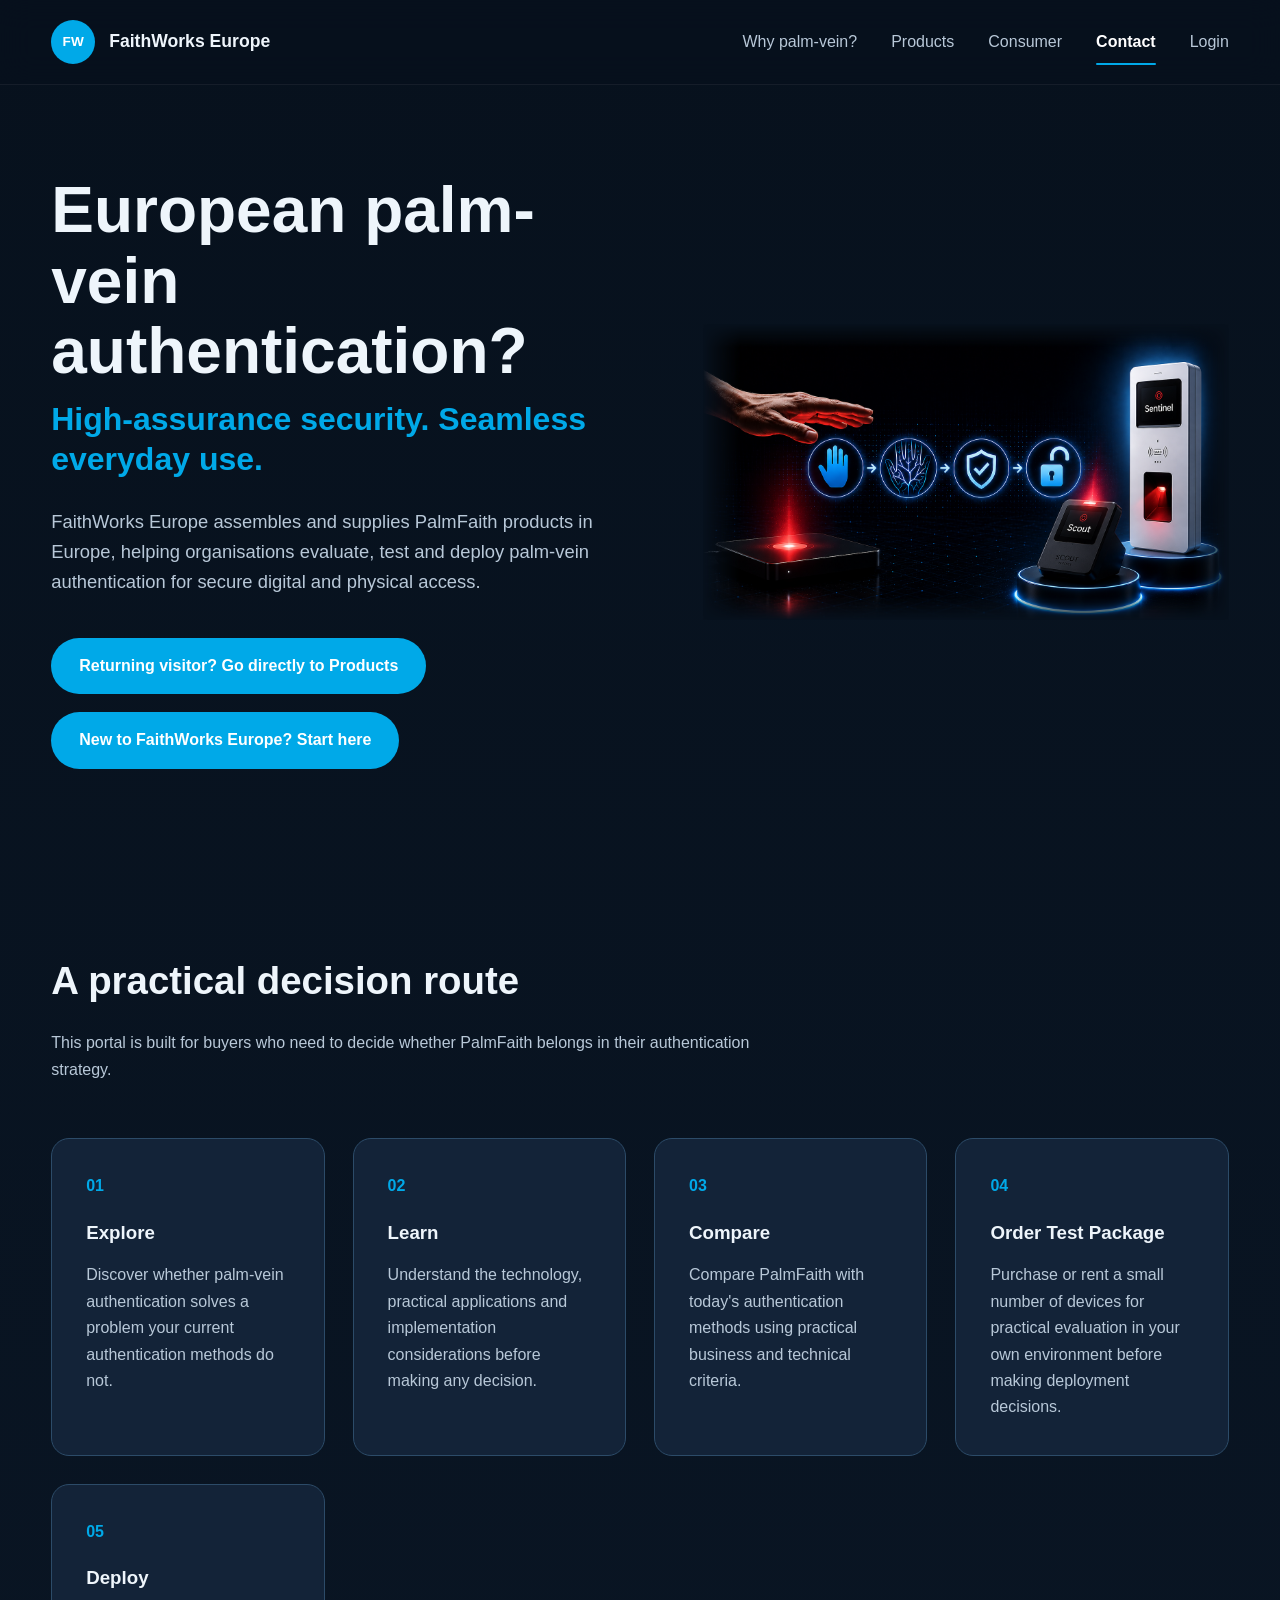
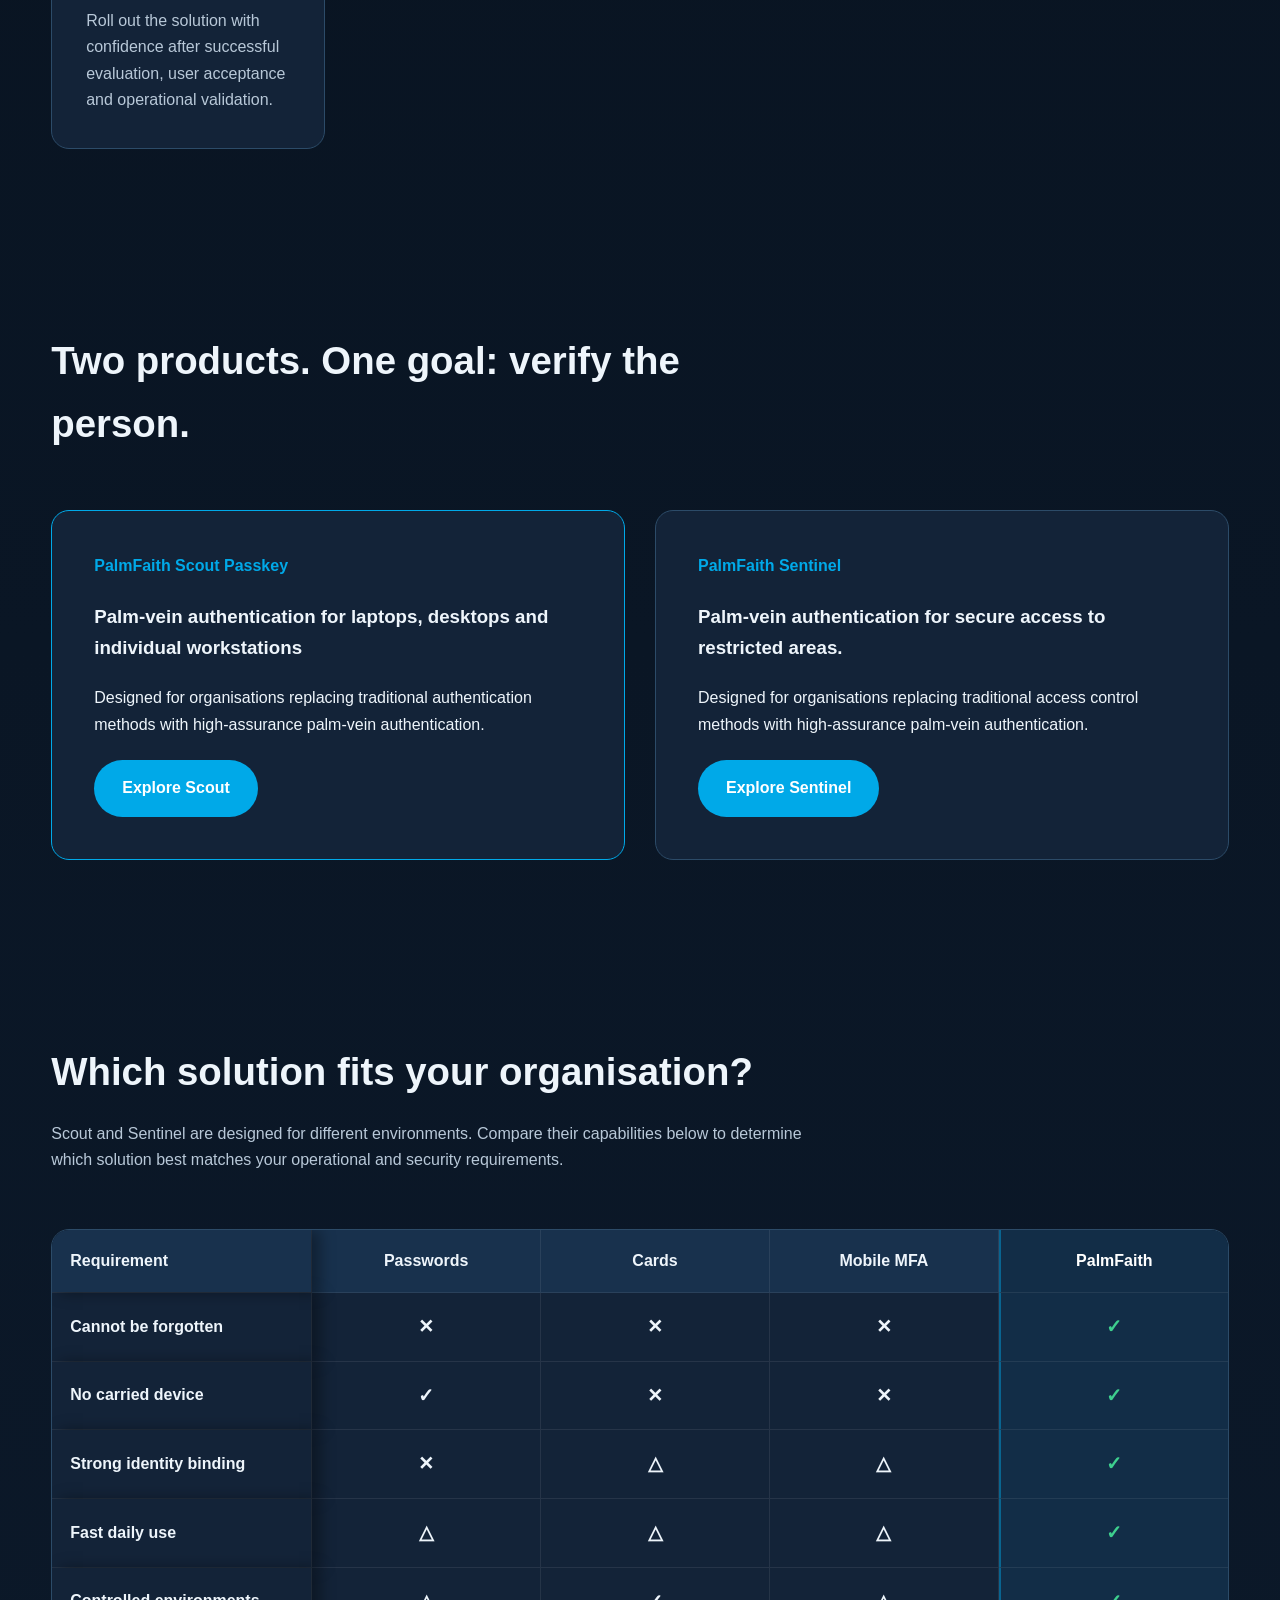
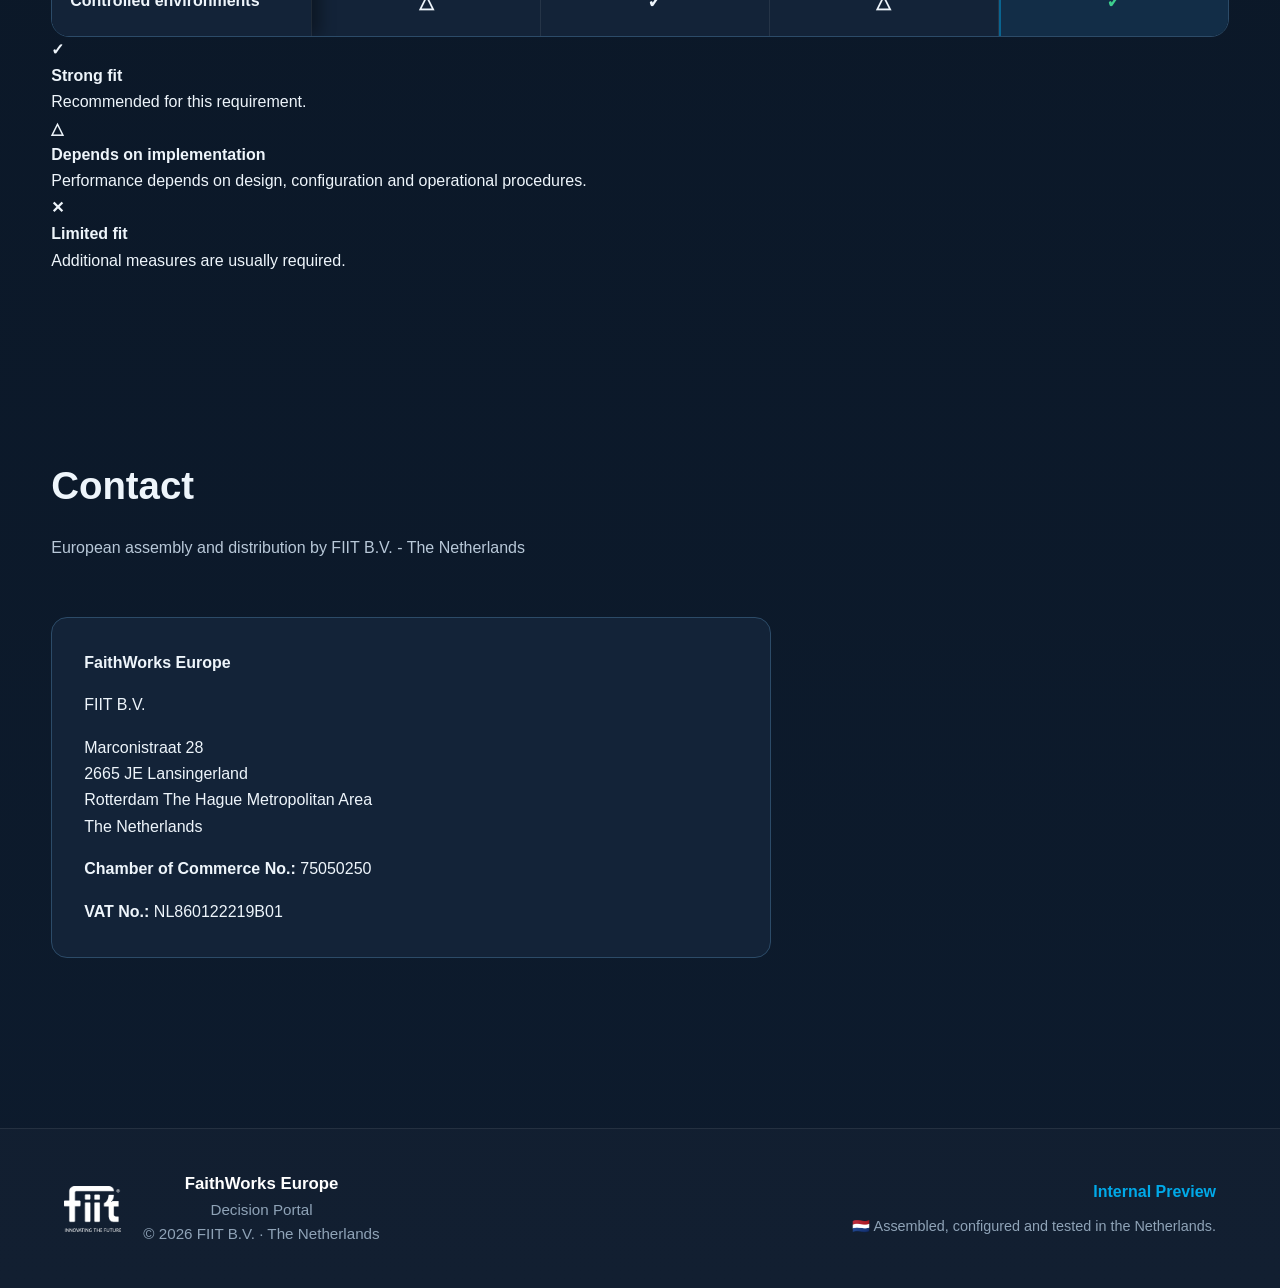
==== commit fc3e4762: "Improve responsive comparison table" ====
--- a/index.html
+++ b/index.html
@@ -124,7 +124,7 @@
             Designed for organisations replacing traditional authentication methods with high-assurance palm-vein
             authentication.
           </p>
-          <a class="button primary" href="#">Explore Scout</a>
+          <a class="button primary" href="products/scout.html">Explore Scout</a>
         </article>
 
         <article class="product-card">
@@ -134,7 +134,10 @@
             Designed for organisations replacing traditional access control methods with high-assurance palm-vein
             authentication.
           </p>
-          <a class="button primary" href="#">Explore Sentinel</a>
+          <a class="button primary coming-soon" href="#" aria-label="Explore Sentinel — coming soon">
+            Explore Sentinel
+            <span class="coming-soon-label" role="status">Coming soon</span>
+          </a>
         </article>
       </div>
     </section>
--- a/css/styles.css
+++ b/css/styles.css
@@ -822,10 +822,10 @@
 .hero-image {
   width: 100%;
   aspect-ratio: 16 / 9;
-  border-radius: var(--radius);
   overflow: hidden;
-  box-shadow: var(--shadow);
-  background: var(--surface);
+  background: var(--bg);
+  border-radius: 0;
+  box-shadow: none;
 }
 
 .hero-image img {
@@ -834,6 +834,38 @@
   height: 100%;
   object-fit: cover;
   object-position: center;
+
+  /*
+    Laat de afbeelding aan alle buitenranden geleidelijk
+    overgaan in de achtergrond van de website.
+  */
+  -webkit-mask-image:
+    linear-gradient(to right,
+      transparent 0%,
+      black 7%,
+      black 93%,
+      transparent 100%),
+    linear-gradient(to bottom,
+      transparent 0%,
+      black 8%,
+      black 92%,
+      transparent 100%);
+
+  -webkit-mask-composite: source-in;
+
+  mask-image:
+    linear-gradient(to right,
+      transparent 0%,
+      black 7%,
+      black 93%,
+      transparent 100%),
+    linear-gradient(to bottom,
+      transparent 0%,
+      black 8%,
+      black 92%,
+      transparent 100%);
+
+  mask-composite: intersect;
 }
 
 .consumer-note {
@@ -975,7 +1007,37 @@
 @media (max-width: 560px) {
   .hero-image {
     aspect-ratio: 4 / 3;
-    border-radius: 12px;
+    border-radius: 0;
+  }
+
+  .hero-image img {
+    /*
+      Op een klein scherm minder sterke zijwaartse vervaging,
+      zodat hand, pictogrammen en producten niet verloren gaan.
+    */
+    -webkit-mask-image:
+      linear-gradient(to right,
+        transparent 0%,
+        black 3%,
+        black 97%,
+        transparent 100%),
+      linear-gradient(to bottom,
+        transparent 0%,
+        black 6%,
+        black 94%,
+        transparent 100%);
+
+    mask-image:
+      linear-gradient(to right,
+        transparent 0%,
+        black 3%,
+        black 97%,
+        transparent 100%),
+      linear-gradient(to bottom,
+        transparent 0%,
+        black 6%,
+        black 94%,
+        transparent 100%);
   }
 }
 
@@ -1045,4 +1107,314 @@
 
 .contact-card p:last-child {
   margin-bottom: 0;
-}+}
+/* ==========================================================
+   SCOUT PRODUCT PAGE
+========================================================== */
+
+.product-page main {
+  overflow: hidden;
+}
+
+.scout-hero {
+  display: grid;
+  grid-template-columns: minmax(0, .9fr) minmax(0, 1.1fr);
+  align-items: center;
+  gap: clamp(36px, 6vw, 88px);
+  min-height: calc(100vh - 86px);
+}
+
+.scout-hero h1 {
+  font-size: clamp(3rem, 7vw, 6.2rem);
+  line-height: .98;
+  letter-spacing: -.05em;
+  margin-bottom: 18px;
+}
+
+.product-kicker {
+  color: var(--primary);
+  font-size: .82rem;
+  font-weight: 800;
+  letter-spacing: .16em;
+  text-transform: uppercase;
+  margin-bottom: 16px;
+}
+
+.scout-tagline {
+  color: var(--text-soft);
+  font-size: clamp(1.45rem, 3vw, 2.35rem);
+  line-height: 1.2;
+  font-weight: 700;
+  margin-bottom: 34px;
+}
+
+.scout-hero-actions {
+  display: flex;
+  flex-wrap: wrap;
+  gap: 14px;
+}
+
+.scout-hero-media {
+  border-radius: var(--radius);
+  overflow: hidden;
+  box-shadow: var(--shadow);
+  background: #fff;
+}
+
+.scout-hero-media img {
+  width: 100%;
+  min-height: 420px;
+  object-fit: cover;
+}
+
+.scout-section-alt {
+  position: relative;
+}
+
+.scout-section-alt::before {
+  content: "";
+  position: absolute;
+  inset: 0 50%;
+  width: 100vw;
+  transform: translateX(-50%);
+  background: rgba(255,255,255,.025);
+  border-top: 1px solid rgba(255,255,255,.06);
+  border-bottom: 1px solid rgba(255,255,255,.06);
+  z-index: -1;
+}
+
+.scout-card-grid {
+  display: grid;
+  gap: 22px;
+}
+
+.scout-card-grid-five {
+  grid-template-columns: repeat(5, minmax(0, 1fr));
+}
+
+.scout-card-grid-three {
+  grid-template-columns: repeat(3, minmax(0, 1fr));
+}
+
+.scout-info-card {
+  min-height: 100%;
+  padding: 28px;
+  border: 1px solid var(--border);
+  border-radius: var(--radius);
+  background: linear-gradient(145deg, rgba(27,48,75,.86), rgba(19,35,56,.92));
+  box-shadow: 0 12px 36px rgba(0,0,0,.18);
+}
+
+.scout-info-card h3 {
+  font-size: 1.15rem;
+  line-height: 1.3;
+  margin-bottom: 14px;
+}
+
+.scout-info-card p {
+  color: var(--text-soft);
+  font-size: .96rem;
+}
+
+.text-link {
+  display: inline-flex;
+  margin-top: 18px;
+  color: var(--primary);
+  font-weight: 700;
+}
+
+.scout-spec-heading {
+  text-align: center;
+  max-width: none;
+}
+
+.spec-tabs {
+  border: 1px solid var(--border);
+  border-radius: var(--radius);
+  overflow: hidden;
+  background: rgba(13,27,45,.76);
+  box-shadow: var(--shadow);
+}
+
+.spec-tab-list {
+  display: flex;
+  overflow-x: auto;
+  scrollbar-width: thin;
+  border-bottom: 1px solid var(--border);
+  background: rgba(255,255,255,.025);
+}
+
+.spec-tab {
+  flex: 1 0 auto;
+  min-width: 150px;
+  padding: 20px 22px;
+  border: 0;
+  border-bottom: 3px solid transparent;
+  background: transparent;
+  color: var(--text-soft);
+  font-weight: 700;
+  cursor: pointer;
+  transition: var(--transition);
+}
+
+.spec-tab:hover,
+.spec-tab:focus-visible {
+  color: #fff;
+  background: rgba(255,255,255,.035);
+  outline: none;
+}
+
+.spec-tab.is-active {
+  color: var(--primary);
+  border-bottom-color: var(--primary);
+}
+
+.spec-panel {
+  padding: clamp(24px, 4vw, 48px);
+}
+
+.spec-panel[hidden] {
+  display: none;
+}
+
+.spec-product-image {
+  max-width: 960px;
+  margin: 0 auto;
+  border-radius: 12px;
+  overflow: hidden;
+  background: #fff;
+}
+
+.spec-product-image img {
+  width: 100%;
+}
+
+.spec-table-wrap {
+  overflow-x: auto;
+}
+
+.spec-table {
+  width: 100%;
+  border-collapse: collapse;
+  min-width: 640px;
+}
+
+.spec-table th,
+.spec-table td {
+  padding: 17px 18px;
+  border-bottom: 1px solid rgba(184,200,216,.18);
+}
+
+.spec-table th {
+  width: 38%;
+  color: var(--text-soft);
+  text-align: left;
+  font-weight: 700;
+}
+
+.spec-table td {
+  color: var(--text);
+  text-align: right;
+}
+
+.spec-table tr:nth-child(even) {
+  background: rgba(255,255,255,.025);
+}
+
+.spec-note {
+  margin-top: 24px;
+  color: var(--text-muted);
+  font-size: .88rem;
+}
+
+.package-card {
+  max-width: 760px;
+  padding: 32px;
+  border: 1px solid var(--border);
+  border-radius: var(--radius);
+  background: var(--surface);
+}
+
+.package-card ul {
+  list-style: none;
+  display: grid;
+  gap: 16px;
+}
+
+.package-card li {
+  position: relative;
+  padding-left: 30px;
+  color: var(--text-soft);
+}
+
+.package-card li::before {
+  content: "✓";
+  position: absolute;
+  left: 0;
+  color: var(--success);
+  font-weight: 800;
+}
+
+.scout-next-step {
+  display: flex;
+  justify-content: space-between;
+  align-items: center;
+  gap: 36px;
+}
+
+.scout-next-step h2 {
+  font-size: clamp(2rem, 4vw, 3.1rem);
+  margin-bottom: 12px;
+}
+
+.scout-next-step p:not(.product-kicker) {
+  color: var(--text-soft);
+}
+
+@media (max-width: 1180px) {
+  .scout-card-grid-five {
+    grid-template-columns: repeat(2, minmax(0, 1fr));
+  }
+}
+
+@media (max-width: 900px) {
+  .scout-hero {
+    grid-template-columns: 1fr;
+    min-height: auto;
+  }
+
+  .scout-hero-media {
+    order: -1;
+  }
+
+  .scout-hero-media img {
+    min-height: 0;
+  }
+
+  .scout-card-grid-three {
+    grid-template-columns: 1fr;
+  }
+
+  .scout-next-step {
+    align-items: flex-start;
+    flex-direction: column;
+  }
+}
+
+@media (max-width: 620px) {
+  .scout-card-grid-five {
+    grid-template-columns: 1fr;
+  }
+
+  .scout-hero-actions {
+    flex-direction: column;
+  }
+
+  .spec-panel {
+    padding: 20px 16px;
+  }
+
+  .spec-table {
+    min-width: 560px;
+  }
+}
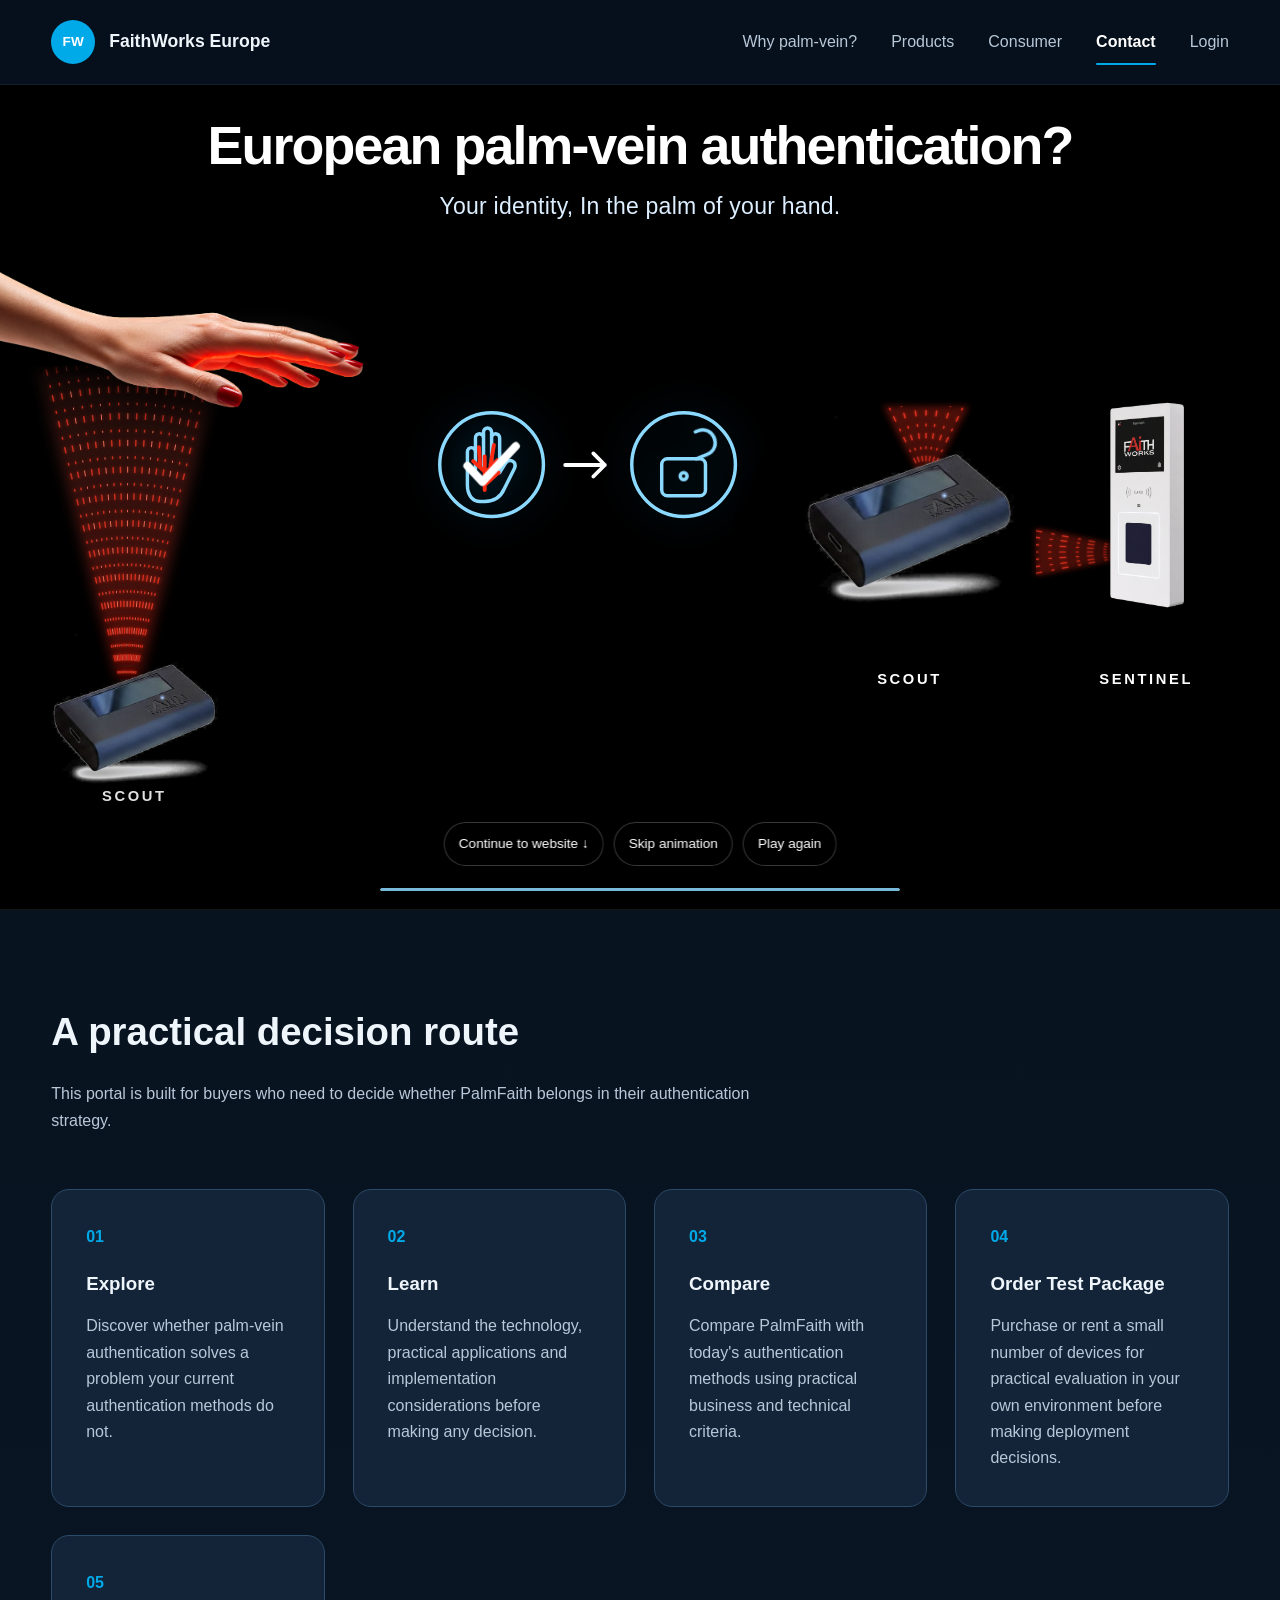
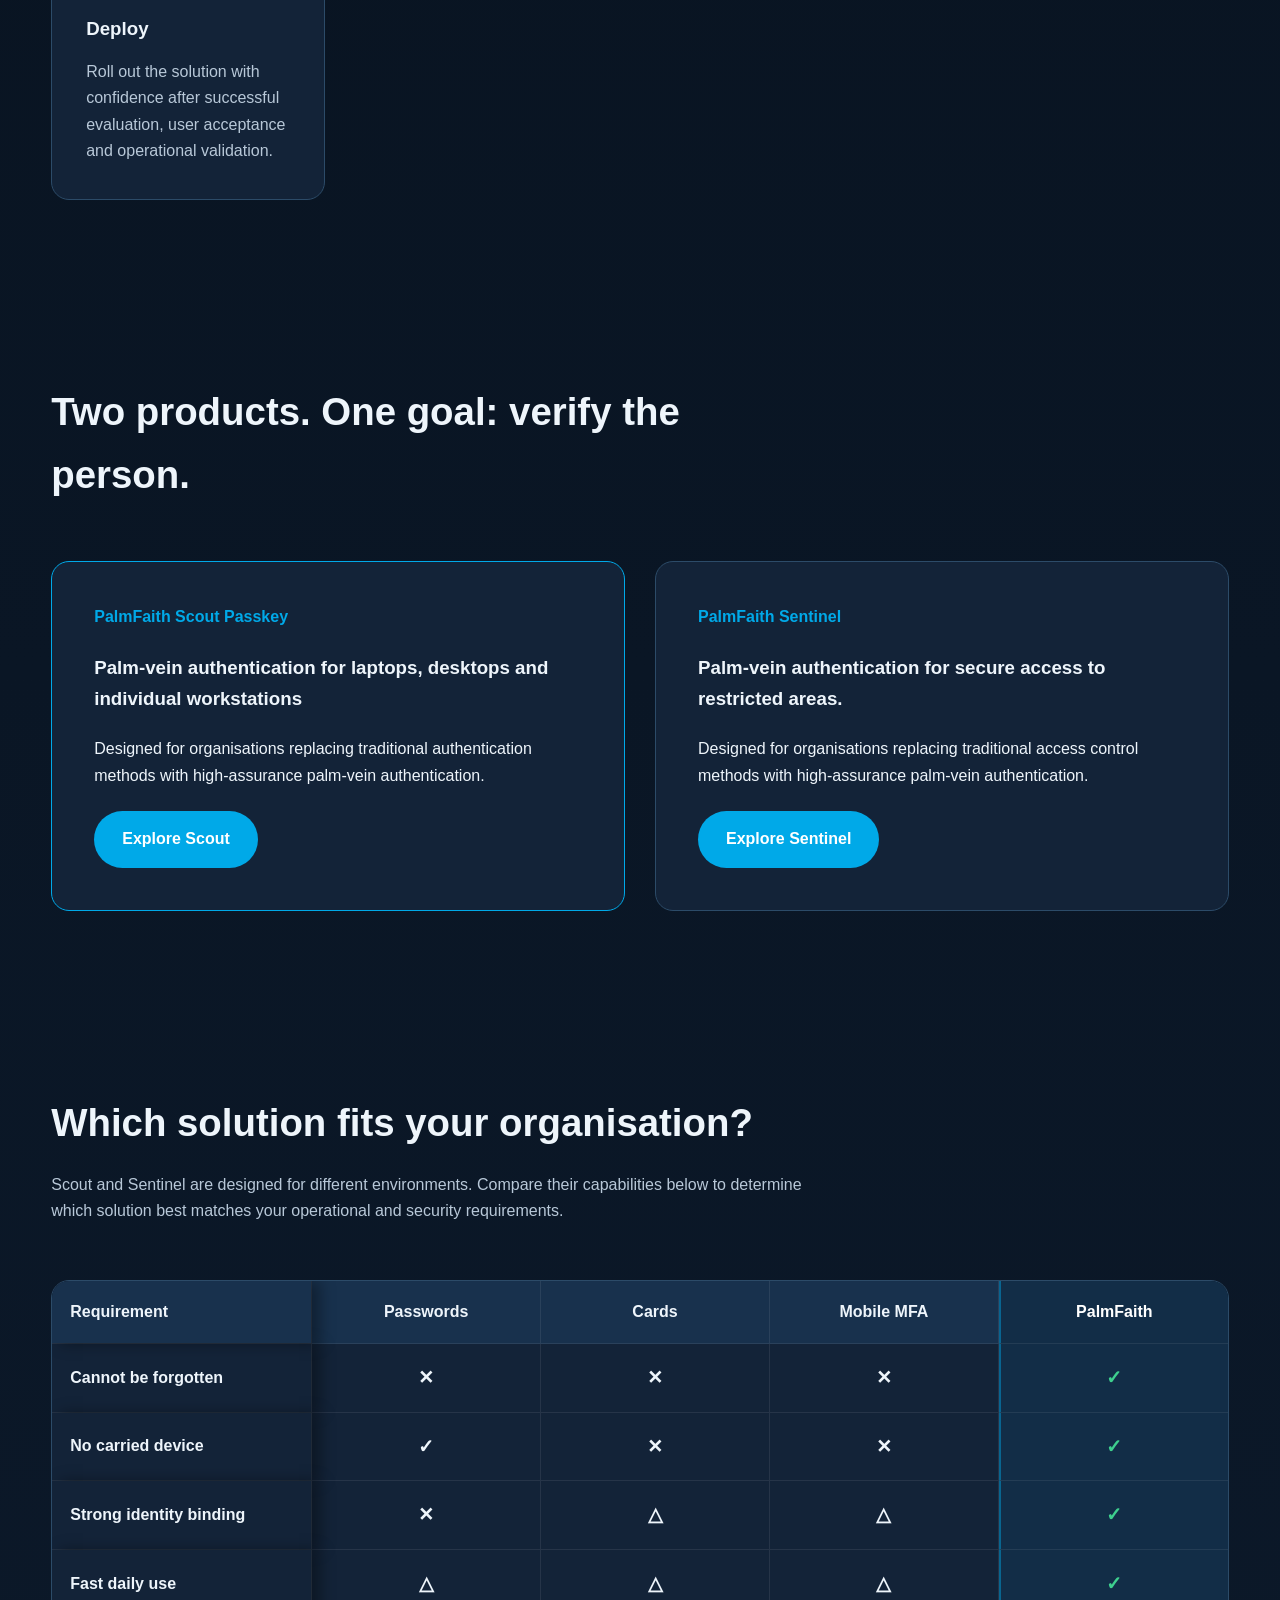
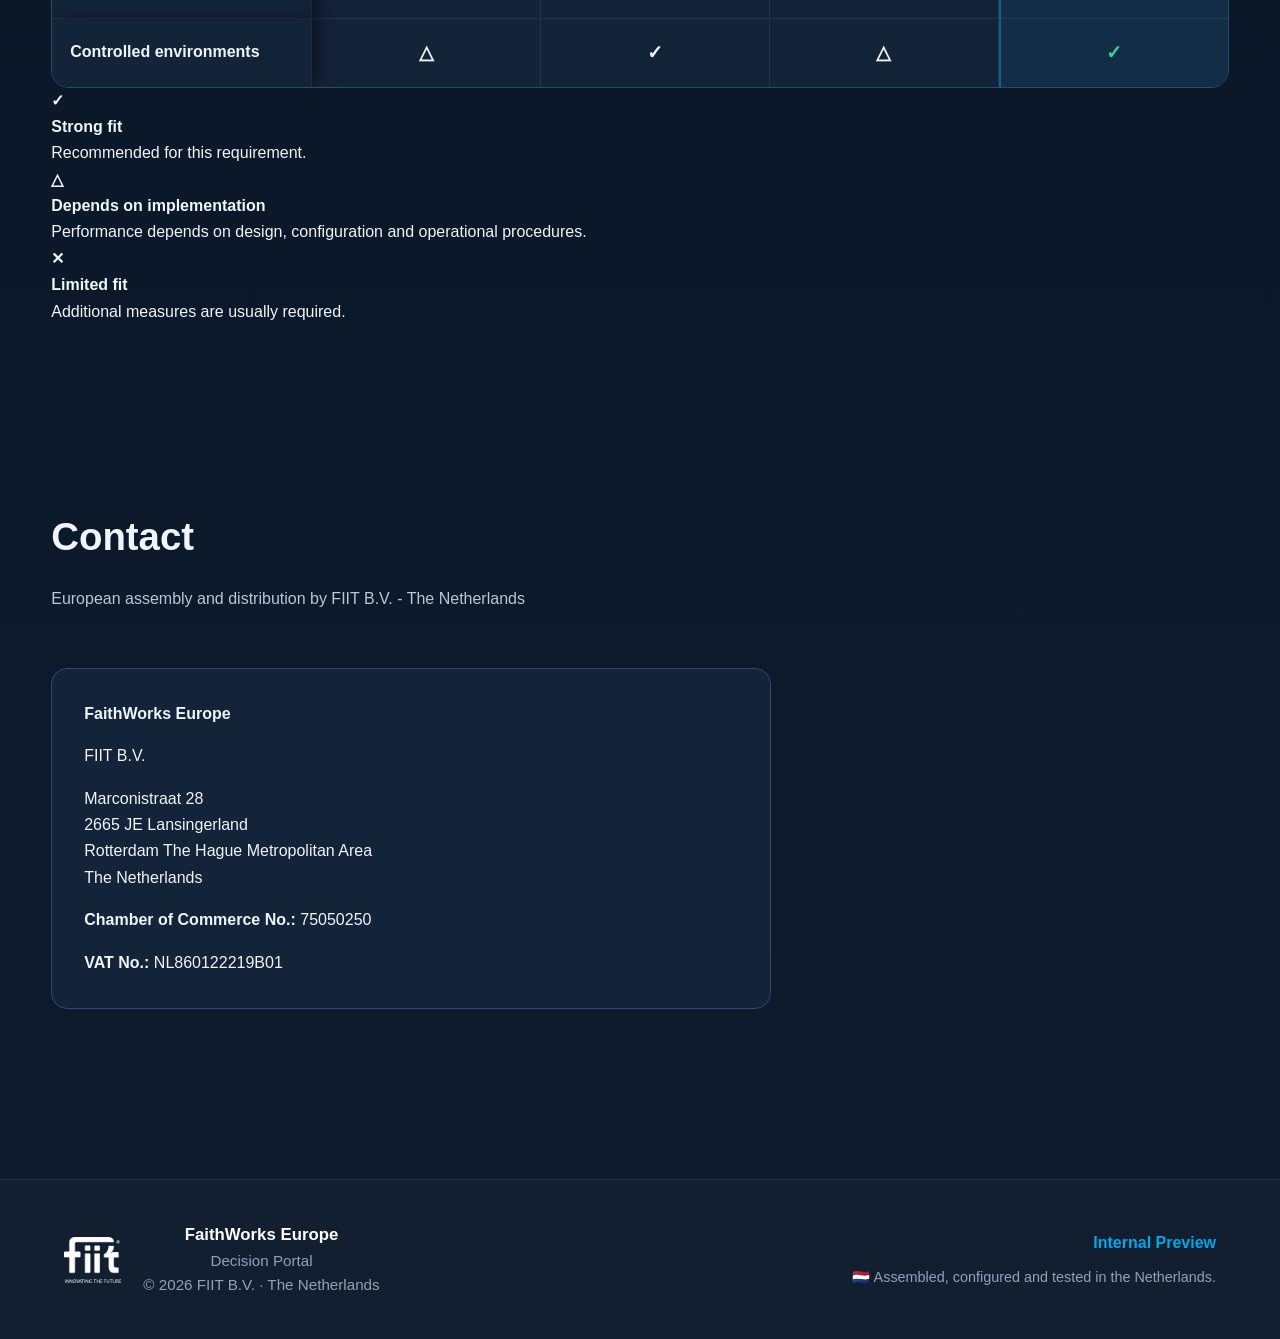
==== commit ff80292e: "Improve responsive comparison table" ====
--- a/index.html
+++ b/index.html
@@ -8,7 +8,7 @@
   <title>PalmFaith Europe | Decision Portal</title>
   <meta name="description"
     content="A European decision portal for evaluating PalmFaith Scout Passkey and PalmFaith Sentinel as biometric authentication solutions." />
-  <link rel="stylesheet" href="css/styles.css">
+  <link rel="stylesheet" href="css/styles.css?v=20260719-beam-right-75">
 </head>
 
 <body>
@@ -37,31 +37,146 @@
 
   </header>
   <main id="top">
-    <section class="hero section">
-      <div class="hero-content">
-        <h1>European palm-vein authentication?</h1>
-        <p class="hero-statement">
-          High-assurance security. Seamless everyday use.
-        </p>
-
-        <p class="hero-lead">
-          FaithWorks Europe assembles and supplies PalmFaith products in Europe, helping organisations evaluate, test
-          and deploy palm-vein authentication for secure digital and physical access.
-        </p>
-
-        <div class="hero-actions">
-          <a class="button primary" href="#products">
-            Returning visitor? Go directly to Products
-          </a>
-
-          <a class="button primary" href="#decision">
-            New to FaithWorks Europe? Start here
-          </a>
-        </div>
-      </div>
-
-      <div class="hero-image" aria-label="Palm-vein authentication device in use">
-        <img src="img/FW-hero01-landing_page.png" alt="Palm-vein authentication device scanning a user's hand" />
+    <section class="cinematic-hero" aria-label="PalmFaith cinematic introduction">
+      <div class="cinematic-stage" id="cinematic-stage">
+        <div class="cinematic-zone cinematic-zone-hand" aria-hidden="true">
+          <div class="scout-platform">
+            <img class="cinematic-scanner" src="img/cinematic-scout.png" alt="">
+            <span class="scout-label">SCOUT</span>
+          </div>
+
+          <div class="scan-beam-wrap">
+            <svg class="scan-beam" viewBox="0 0 420 520" preserveAspectRatio="none" aria-hidden="true">
+              <defs>
+                <linearGradient id="beamGlow" x1="0" y1="1" x2="0" y2="0">
+                  <stop offset="0" stop-color="#ff2b19" stop-opacity="0.95"/>
+                  <stop offset="0.2" stop-color="#ff3928" stop-opacity="0.78"/>
+                  <stop offset="0.72" stop-color="#ff5a47" stop-opacity="0.45"/>
+                  <stop offset="1" stop-color="#ff7b66" stop-opacity="0.16"/>
+                </linearGradient>
+                <filter id="beamBlur" x="-40%" y="-20%" width="180%" height="150%">
+                  <feGaussianBlur stdDeviation="8"/>
+                </filter>
+                <clipPath id="beamClip">
+                  <path d="M194 500 L226 500 L350 56 L70 56 Z"/>
+                </clipPath>
+              </defs>
+              <path class="beam-haze" d="M194 500 L226 500 L350 56 L70 56 Z"/>
+              <g class="beam-streams" clip-path="url(#beamClip)">
+                <line class="beam-stream odd"  x1="200" y1="510" x2="82"  y2="40"/>
+                <line class="beam-stream even" x1="201" y1="510" x2="98"  y2="40"/>
+                <line class="beam-stream odd"  x1="202" y1="510" x2="114" y2="40"/>
+                <line class="beam-stream even" x1="203" y1="510" x2="130" y2="40"/>
+                <line class="beam-stream odd"  x1="204" y1="510" x2="146" y2="40"/>
+                <line class="beam-stream even" x1="205" y1="510" x2="162" y2="40"/>
+                <line class="beam-stream odd"  x1="206" y1="510" x2="178" y2="40"/>
+                <line class="beam-stream even" x1="207" y1="510" x2="194" y2="40"/>
+                <line class="beam-stream odd"  x1="208" y1="510" x2="210" y2="40"/>
+                <line class="beam-stream even" x1="209" y1="510" x2="226" y2="40"/>
+                <line class="beam-stream odd"  x1="210" y1="510" x2="242" y2="40"/>
+                <line class="beam-stream even" x1="211" y1="510" x2="258" y2="40"/>
+                <line class="beam-stream odd"  x1="212" y1="510" x2="274" y2="40"/>
+                <line class="beam-stream even" x1="213" y1="510" x2="290" y2="40"/>
+                <line class="beam-stream odd"  x1="214" y1="510" x2="306" y2="40"/>
+                <line class="beam-stream even" x1="215" y1="510" x2="322" y2="40"/>
+                <line class="beam-stream odd"  x1="216" y1="510" x2="338" y2="40"/>
+              </g>
+            </svg>
+          </div>
+
+          <div class="cinematic-hand-wrap">
+            <img class="cinematic-hand" src="img/cinematic-woman-hand.png" alt="">
+            <span class="palm-reflection"></span>
+          </div>
+        </div>
+
+        <div class="cinematic-zone cinematic-zone-icons" aria-hidden="true">
+          <div class="cinematic-icon icon-two">
+            <svg viewBox="0 0 100 100" role="img" aria-label="Palm veins">
+              <circle cx="50" cy="50" r="45"/>
+              <path class="palm-outline" transform="translate(-8 -2)" d="M37 70V41c0-5 7-5 7 0v15-27c0-5 7-5 7 0v25-30c0-5 7-5 7 0v30-25c0-5 7-5 7 0v30l5-8c3-5 10-2 8 4l-9 18c-3 7-9 11-17 11H48c-6 0-11-5-11-14Z"/>
+              <g class="veins" transform="translate(-8 -2)">
+                <path d="M52 74V45M52 58L42 49M52 60L63 48M48 52L47 37M57 53L60 35M52 67L43 60M53 69L64 59"/>
+              </g>
+              <path class="verification-check" d="M29 51l13 14 29-31"/>
+            </svg>
+          </div>
+
+          <div class="cinematic-flow-arrow" aria-hidden="true">
+            <svg viewBox="0 0 80 50">
+              <path d="M5 25H67M49 7l18 18-18 18"/>
+            </svg>
+          </div>
+
+          <div class="cinematic-icon icon-four">
+            <svg viewBox="0 0 100 100" role="img" aria-label="Secure">
+              <circle cx="50" cy="50" r="45"/>
+              <rect x="31" y="45" width="38" height="32" rx="5"/>
+              <path class="lock-shackle" d="M39 45V35C39 20 61 20 61 35V45"/>
+              <circle cx="50" cy="60" r="3"/>
+            </svg>
+          </div>
+        </div>
+
+        <div class="cinematic-zone cinematic-zone-products" aria-hidden="true">
+          <div class="product-reveal product-reveal-scout">
+            <svg class="product-scan-bundle product-scan-scout" viewBox="0 0 120 100" preserveAspectRatio="none" aria-hidden="true">
+              <defs>
+                <clipPath id="scoutProductBeamClip">
+                  <path d="M56 100 L64 100 L112 0 L8 0 Z"/>
+                </clipPath>
+              </defs>
+              <path class="product-beam-haze" d="M56 100 L64 100 L112 0 L8 0 Z"/>
+              <g clip-path="url(#scoutProductBeamClip)">
+                <line class="product-beam-stream odd" x1="60" y1="102" x2="14" y2="-2"/>
+                <line class="product-beam-stream even" x1="60" y1="102" x2="30" y2="-2"/>
+                <line class="product-beam-stream odd" x1="60" y1="102" x2="46" y2="-2"/>
+                <line class="product-beam-stream even" x1="60" y1="102" x2="60" y2="-2"/>
+                <line class="product-beam-stream odd" x1="60" y1="102" x2="74" y2="-2"/>
+                <line class="product-beam-stream even" x1="60" y1="102" x2="90" y2="-2"/>
+                <line class="product-beam-stream odd" x1="60" y1="102" x2="106" y2="-2"/>
+              </g>
+            </svg>
+            <img src="img/cinematic-scout.png" alt="PalmFaith Scout">
+            <strong>Scout</strong>
+          </div>
+          <div class="product-reveal product-reveal-sentinel">
+            <svg class="product-scan-bundle product-scan-sentinel" viewBox="0 0 120 80" preserveAspectRatio="none" aria-hidden="true">
+              <defs>
+                <clipPath id="sentinelProductBeamClip">
+                  <path d="M120 36 L120 44 L0 76 L0 4 Z"/>
+                </clipPath>
+              </defs>
+              <path class="product-beam-haze" d="M120 36 L120 44 L0 76 L0 4 Z"/>
+              <g clip-path="url(#sentinelProductBeamClip)">
+                <line class="product-beam-stream odd" x1="122" y1="40" x2="-2" y2="8"/>
+                <line class="product-beam-stream even" x1="122" y1="40" x2="-2" y2="18"/>
+                <line class="product-beam-stream odd" x1="122" y1="40" x2="-2" y2="29"/>
+                <line class="product-beam-stream even" x1="122" y1="40" x2="-2" y2="40"/>
+                <line class="product-beam-stream odd" x1="122" y1="40" x2="-2" y2="51"/>
+                <line class="product-beam-stream even" x1="122" y1="40" x2="-2" y2="62"/>
+                <line class="product-beam-stream odd" x1="122" y1="40" x2="-2" y2="72"/>
+              </g>
+            </svg>
+            <img src="img/cinematic-sentinel-left.png" alt="PalmFaith Sentinel">
+            <strong>Sentinel</strong>
+          </div>
+        </div>
+
+        <div class="cinematic-copy">
+          <h1>European palm-vein authentication?</h1>
+          <p>Your identity, In the palm of your hand.</p>
+        </div>
+
+        <div class="cinematic-controls">
+          <a class="cinematic-enter" href="#decision">Continue to website ↓</a>
+          <button class="cinematic-skip" type="button">Skip animation</button>
+          <button class="cinematic-replay" type="button">Play again</button>
+        </div>
+
+        <div class="cinematic-progress" aria-hidden="true">
+          <span class="cinematic-progress-fill"></span>
+        </div>
       </div>
     </section>
 
@@ -302,7 +417,7 @@
 
   </footer>
 
-  <script src="js/script.js"></script>
+  <script src="js/script.js?v=20260719-progress-bar"></script>
 </body>
 
-</html>+</html>
--- a/css/styles.css
+++ b/css/styles.css
@@ -1109,312 +1109,1024 @@
   margin-bottom: 0;
 }
 /* ==========================================================
-   SCOUT PRODUCT PAGE
+   CINEMATIC PALMFAITH HERO
 ========================================================== */
-
-.product-page main {
+.cinematic-hero {
+  position: relative;
+  min-height: calc(100vh - 76px);
+  background: #000;
   overflow: hidden;
-}
-
-.scout-hero {
-  display: grid;
-  grid-template-columns: minmax(0, .9fr) minmax(0, 1.1fr);
+  border-bottom: 1px solid rgba(255,255,255,.08);
+}
+
+.cinematic-stage {
+  position: relative;
+  width: 100%;
+  height: calc(100vh - 76px);
+  min-height: 680px;
+  background: #000;
+  overflow: hidden;
+  isolation: isolate;
+}
+
+.cinematic-zone {
+  position: absolute;
+  top: 0;
+  bottom: 0;
+  width: 33.333%;
+}
+.cinematic-zone-hand { left: 0; }
+.cinematic-zone-icons { left: 33.333%; }
+.cinematic-zone-products { left: 66.666%; }
+
+.cinematic-scanner {
+  position: absolute;
+  left: 5%;
+  bottom: 8%;
+  width: 43%;
+  max-width: 310px;
+  opacity: 1;
+  filter: drop-shadow(0 0 22px rgba(255,32,12,.32));
+  z-index: 2;
+}
+
+.scanner-vertical-beam {
+  position: absolute;
+  left: 24.5%;
+  bottom: 26%;
+  width: 4px;
+  height: 35%;
+  transform-origin: bottom;
+  background: linear-gradient(to top, rgba(255,37,10,.9), rgba(255,66,24,.82) 45%, rgba(255,80,40,0));
+  box-shadow: 0 0 9px #ff2d12, 0 0 28px rgba(255,40,10,.8);
+  animation: verticalBeamBreath 2.2s ease-in-out infinite;
+  z-index: 1;
+}
+
+.cinematic-hand-wrap {
+  position: absolute;
+  left: 4%;
+  top: 26%;
+  width: 87%;
+  height: 32%;
+  transform: translateX(-115%);
+  animation: handEnter 3s cubic-bezier(.22,.82,.25,1) 3s forwards;
+  z-index: 4;
+}
+
+.cinematic-hand {
+  width: 100%;
+  height: auto;
+  display: block;
+  filter: drop-shadow(0 10px 18px rgba(0,0,0,.58));
+}
+
+.palm-scan-line {
+  position: absolute;
+  left: 18%;
+  top: 61%;
+  width: 34%;
+  height: 3px;
+  opacity: 0;
+  background: linear-gradient(90deg, rgba(255,30,12,0), #ff2b0d 18%, #fff 50%, #ff2b0d 82%, rgba(255,30,12,0));
+  box-shadow: 0 0 7px #ff2a0b, 0 0 18px rgba(255,38,10,.85);
+  animation: scanPalm 2s linear 6s infinite, scanAppear .2s linear 6s forwards;
+}
+
+.palm-glow {
+  position: absolute;
+  left: 16%;
+  top: 48%;
+  width: 38%;
+  height: 24%;
+  opacity: 0;
+  background: radial-gradient(ellipse at center, rgba(255,40,10,.48), rgba(255,25,8,.12) 48%, transparent 72%);
+  filter: blur(9px);
+  animation: palmGlowPulse 2s ease-in-out 6s infinite, scanAppear .2s linear 6s forwards;
+  mix-blend-mode: screen;
+}
+
+.cinematic-zone-icons {
+  left: 33.333%;
+  width: 25.167%;
+  display: flex;
   align-items: center;
-  gap: clamp(36px, 6vw, 88px);
-  min-height: calc(100vh - 86px);
-}
-
-.scout-hero h1 {
-  font-size: clamp(3rem, 7vw, 6.2rem);
-  line-height: .98;
-  letter-spacing: -.05em;
-  margin-bottom: 18px;
-}
-
-.product-kicker {
-  color: var(--primary);
-  font-size: .82rem;
-  font-weight: 800;
-  letter-spacing: .16em;
+  justify-content: center;
+  gap: clamp(8px, 1vw, 14px);
+  padding-bottom: 5%;
+}
+
+.cinematic-icon {
+  flex: 0 0 clamp(90px, 9vw, 140px);
+  width: clamp(90px, 9vw, 140px);
+  height: clamp(90px, 9vw, 140px);
+  opacity: 0;
+  transform: scale(.84);
+  filter: drop-shadow(0 0 18px rgba(0,166,255,.25));
+}
+.cinematic-icon svg { width: 100%; height: 100%; overflow: visible; }
+.cinematic-icon circle,
+.cinematic-icon path,
+.cinematic-icon rect {
+  fill: none;
+  stroke: #8bd9ff;
+  stroke-width: 3;
+  stroke-linecap: round;
+  stroke-linejoin: round;
+}
+.icon-two { animation: iconReveal .9s ease 8s forwards; }
+.icon-four { animation: iconReveal .9s ease 14s forwards; }
+.icon-two .veins path {
+  stroke: #ff2a12;
+  stroke-width: 3.4;
+  animation: veinPulse 1.5s ease-in-out 8.7s infinite;
+}
+
+.icon-two .verification-check {
+  fill: none;
+  stroke: #fff;
+  stroke-width: 7;
+  stroke-linecap: round;
+  stroke-linejoin: round;
+  opacity: 0;
+  animation: verificationCheckReveal .6s ease 10s forwards;
+}
+
+.cinematic-flow-arrow {
+  flex: 0 0 clamp(36px, 4vw, 58px);
+  width: clamp(36px, 4vw, 58px);
+  opacity: 0;
+  transform: translateX(-8px);
+  animation: flowArrowReveal .6s ease 12s forwards;
+}
+
+.cinematic-flow-arrow svg {
+  display: block;
+  width: 100%;
+  height: auto;
+}
+
+.cinematic-flow-arrow path {
+  fill: none;
+  stroke: #fff;
+  stroke-width: 6;
+  stroke-linecap: round;
+  stroke-linejoin: round;
+}
+
+.cinematic-zone-products {
+  left: 58.5%;
+  width: 41.5%;
+  display: flex;
+  align-items: flex-end;
+  justify-content: center;
+  gap: 12%;
+  padding: 0 3% 17%;
+}
+.product-reveal {
+  position: relative;
+  opacity: 0;
+  transform: translateY(30px) scale(.94);
+  text-align: center;
+  animation: productsReveal 1.2s cubic-bezier(.2,.8,.2,1) 17s forwards;
+}
+.product-reveal-scout { width: 46%; }
+.product-reveal-sentinel { width: 34%; animation-delay: 17.35s; }
+.product-reveal img {
+  width: 100%;
+  height: 300px;
+  object-fit: contain;
+  display: block;
+  filter: drop-shadow(0 18px 34px rgba(0,0,0,.76));
+}
+.product-reveal strong {
+  display: block;
+  margin-top: 8px;
   text-transform: uppercase;
-  margin-bottom: 16px;
-}
-
-.scout-tagline {
-  color: var(--text-soft);
-  font-size: clamp(1.45rem, 3vw, 2.35rem);
-  line-height: 1.2;
-  font-weight: 700;
-  margin-bottom: 34px;
-}
-
-.scout-hero-actions {
+  letter-spacing: .18em;
+  color: #fff;
+  font-size: .92rem;
+}
+.product-scan-bundle {
+  position: absolute;
+  z-index: 1;
+  overflow: visible;
+  pointer-events: none;
+}
+
+.product-scan-scout {
+  left: calc(58% - 50px);
+  top: calc(37% - 76px);
+  width: 100px;
+  height: 76px;
+}
+
+.product-scan-sentinel {
+  left: calc(50% - 110px);
+  top: calc(58% - 27px);
+  width: 110px;
+  height: 54px;
+}
+
+.product-beam-haze {
+  fill: rgba(255, 55, 35, .30);
+  filter: blur(4px);
+  mix-blend-mode: screen;
+  animation: productBeamPulse 1.8s ease-in-out 17s infinite;
+}
+
+.product-beam-stream {
+  fill: none;
+  stroke: #ff3b28;
+  stroke-width: 1.8;
+  stroke-linecap: round;
+  stroke-dasharray: 6 10 2 12;
+  opacity: .78;
+  filter: drop-shadow(0 0 2px rgba(255, 47, 24, .95));
+}
+
+.product-beam-stream.odd {
+  animation: streamUp 1.05s linear 17s infinite;
+}
+
+.product-beam-stream.even {
+  animation: streamDown 1.05s linear 17s infinite;
+}
+
+.product-reveal img,
+.product-reveal strong {
+  position: relative;
+  z-index: 2;
+}
+
+.cinematic-copy {
+  position: absolute;
+  left: 4%;
+  right: 4%;
+  top: 4%;
+  bottom: auto;
+  text-align: center;
+  opacity: 0;
+  transform: translateY(20px);
+  animation: copyReveal 1.2s ease 1s forwards;
+  z-index: 10;
+}
+.cinematic-copy h1 {
+  margin: 0;
+  color: #fff;
+  font-size: clamp(2.1rem, 4.2vw, 5.2rem);
+  line-height: 1.02;
+  letter-spacing: -.035em;
+  text-shadow: 0 0 22px rgba(0,0,0,.9);
+}
+.cinematic-copy p {
+  margin: 14px 0 0;
+  color: #dceeff;
+  font-size: clamp(1.05rem, 1.8vw, 1.8rem);
+  letter-spacing: .01em;
+}
+
+.cinematic-controls {
+  position: absolute;
+  top: auto;
+  bottom: 5.2%;
+  left: 50%;
+  right: auto;
+  width: max-content;
+  max-width: calc(100% - 24px);
   display: flex;
+  justify-content: center;
   flex-wrap: wrap;
-  gap: 14px;
-}
-
-.scout-hero-media {
-  border-radius: var(--radius);
+  gap: 10px;
+  align-items: center;
+  transform: translateX(-50%);
+  z-index: 20;
+}
+.cinematic-controls a,
+.cinematic-controls button {
+  border: 1px solid rgba(255,255,255,.22);
+  background: rgba(0,0,0,.38);
+  color: #fff;
+  font: inherit;
+  font-size: .85rem;
+  padding: 10px 14px;
+  border-radius: 999px;
+  backdrop-filter: blur(10px);
+  cursor: pointer;
+  text-decoration: none;
+}
+.cinematic-controls a:hover,
+.cinematic-controls button:hover { border-color: rgba(139,217,255,.8); }
+
+.cinematic-progress {
+  position: absolute;
+  left: 50%;
+  bottom: 2.2%;
+  width: min(520px, 68vw);
+  height: 3px;
   overflow: hidden;
-  box-shadow: var(--shadow);
-  background: #fff;
-}
-
-.scout-hero-media img {
+  border-radius: 999px;
+  background: rgba(255,255,255,.16);
+  transform: translateX(-50%);
+  z-index: 20;
+}
+
+.cinematic-progress-fill {
+  display: block;
   width: 100%;
-  min-height: 420px;
-  object-fit: cover;
-}
-
-.scout-section-alt {
+  height: 100%;
+  border-radius: inherit;
+  background: rgba(139,217,255,.82);
+  box-shadow: 0 0 7px rgba(139,217,255,.24);
+  transform: scaleX(0);
+  transform-origin: left center;
+  animation: cinematicProgress 19s linear forwards;
+}
+
+@keyframes handEnter { to { transform: translateX(0); } }
+@keyframes verticalBeamBreath { 0%,100% { opacity:.68; transform:scaleY(.94);} 50% {opacity:1; transform:scaleY(1.04);} }
+@keyframes scanAppear { to { opacity: 1; } }
+@keyframes scanPalm { 0% { transform: translateX(0); } 50% { transform: translateX(82%); } 100% { transform: translateX(0); } }
+@keyframes palmGlowPulse { 0%,100% { opacity:.24; transform:translateX(0) scaleX(.92); } 50% { opacity:.62; transform:translateX(24%) scaleX(1.08); } }
+@keyframes iconReveal { to { opacity:1; transform:scale(1); } }
+@keyframes verificationCheckReveal { to { opacity: 1; } }
+@keyframes flowArrowReveal { to { opacity: 1; transform: translateX(0); } }
+@keyframes veinPulse { 0%,100% { opacity:.42; filter:drop-shadow(0 0 1px #ff2a12);} 50% {opacity:1; filter:drop-shadow(0 0 7px #ff2a12);} }
+@keyframes productsReveal { to { opacity:1; transform:translateY(0) scale(1); } }
+@keyframes productBeamPulse { 0%,100% {opacity:.45;} 50% {opacity:1;} }
+@keyframes copyReveal { to { opacity:1; transform:translateY(0);} }
+@keyframes cinematicProgress { to { transform:scaleX(1); } }
+
+.icon-four .lock-shackle {
+  transform-box: view-box;
+  transform-origin: 61px 45px;
+  animation: lockShackleOpen 2s ease-in-out 15s forwards;
+}
+
+@keyframes lockShackleOpen {
+  0% {
+    d: path("M39 37V35C39 20 61 20 61 35V45");
+    transform: rotate(0deg);
+  }
+  50%, 100% {
+    d: path("M39 37V35C39 20 61 20 61 35V45");
+    transform: rotate(68deg);
+  }
+}
+
+.cinematic-stage.is-skipped * { animation-delay: 0s !important; animation-duration: .45s !important; }
+.cinematic-stage.is-restarting * { animation: none !important; }
+.cinematic-stage.is-skipped .cinematic-hand-wrap { transform: translateX(0); }
+.cinematic-stage.is-skipped .palm-scan-line,
+.cinematic-stage.is-skipped .palm-glow,
+.cinematic-stage.is-skipped .cinematic-icon,
+.cinematic-stage.is-skipped .product-reveal,
+.cinematic-stage.is-skipped .cinematic-copy { opacity: 1; transform: none; }
+.cinematic-stage.is-skipped .cinematic-progress-fill {
+  animation: none !important;
+  transform: scaleX(1);
+}
+
+@media (max-width: 900px) {
+  .cinematic-stage { min-height: 780px; height: calc(100vh - 70px); }
+  .cinematic-zone-hand { width: 42%; }
+  .cinematic-zone-icons { left: 42%; width: 28%; gap: 9px; }
+  .cinematic-icon { flex-basis: 70px; width: 70px; height: 70px; }
+  .cinematic-flow-arrow { flex-basis: 32px; width: 32px; }
+  .cinematic-zone-products { left: 70%; width: 30%; flex-direction: column; align-items: center; justify-content: center; gap: 26px; padding: 8% 2% 18%; }
+  .product-reveal-scout { width: 86%; }
+  .product-reveal-sentinel { width: 72%; }
+  .product-reveal img { height: 175px; }
+}
+
+@media (max-width: 640px) {
+  .cinematic-stage { min-height: 720px; height: 82vh; }
+  .cinematic-zone-hand { width: 48%; }
+  .cinematic-zone-icons { left: 48%; width: 25%; gap: 4px; }
+  .cinematic-icon { flex-basis: 34px; width: 34px; height: 34px; }
+  .cinematic-flow-arrow { flex-basis: 20px; width: 20px; }
+  .cinematic-zone-products { left: 73%; width: 27%; gap: 18px; padding-bottom: 25%; }
+  .product-reveal-scout { width: 100%; }
+  .product-reveal-sentinel { width: 82%; }
+  .product-reveal img { height: 118px; }
+  .product-reveal strong { font-size:.65rem; }
+  .cinematic-scanner { width: 58%; left: 2%; bottom: 15%; }
+  .scanner-vertical-beam { left: 30%; bottom: 30%; height: 30%; }
+  .cinematic-hand-wrap { left: 1%; top: 31%; width: 98%; }
+  .cinematic-copy { top: 4%; bottom: auto; }
+  .cinematic-copy h1 { font-size: clamp(1.55rem, 7vw, 2.3rem); }
+  .cinematic-copy p { font-size: .95rem; }
+  .cinematic-controls { top: auto; bottom: 5%; left: 50%; right: auto; width: calc(100% - 24px); flex-direction: row; align-items:center; }
+  .cinematic-controls a,.cinematic-controls button { font-size:.72rem; padding:8px 10px; }
+  .cinematic-progress { bottom: 1.8%; width: min(360px, 78vw); }
+}
+
+@media (prefers-reduced-motion: reduce) {
+  .cinematic-stage *, .cinematic-stage { animation-duration:.01ms !important; animation-delay:0s !important; transition-duration:.01ms !important; }
+  .cinematic-hand-wrap { transform:none; }
+  .cinematic-icon,.product-reveal,.cinematic-copy,.palm-scan-line,.palm-glow { opacity:1; transform:none; }
+  .cinematic-progress-fill { transform:scaleX(1); }
+}
+
+/* ==========================================================
+   CINEMATIC HERO — SCOUT + MULTI-MOTION V-SCAN OVERRIDES
+   ref.ca.s1 implementation
+========================================================== */
+.cinematic-zone-hand {
+  overflow: hidden;
+  background: #000;
+}
+
+.scout-platform {
+  position: absolute;
+  left: 13%;
+  bottom: 5.5%;
+  width: 34%;
+  z-index: 5;
+  pointer-events: none;
+}
+
+.scout-platform .cinematic-scanner {
   position: relative;
-}
-
-.scout-section-alt::before {
+  inset: auto;
+  width: 100%;
+  max-width: none;
+  display: block;
+  opacity: 1;
+  filter: brightness(.48) contrast(1.2) saturate(.72)
+          drop-shadow(0 15px 20px rgba(0,0,0,.8))
+          drop-shadow(0 0 16px rgba(255,44,20,.18));
+}
+
+.scout-label { display: none; }
+
+.scan-beam-wrap {
+  position: absolute;
+  left: 5.5%;
+  top: 16.5%;
+  width: 69%;
+  height: 65%;
+  z-index: 3;
+  transform-origin: 50% 94%;
+  animation:
+    beamSway 2s ease-in-out 6s infinite,
+    beamAxialTwist 3.2s ease-in-out 6s infinite;
+  pointer-events: none;
+}
+
+.scan-beam {
+  width: 100%;
+  height: 100%;
+  display: block;
+  overflow: visible;
+}
+
+.beam-haze {
+  fill: url(#beamGlow);
+  opacity: .36;
+  filter: url(#beamBlur);
+  mix-blend-mode: screen;
+  animation: beamBreathe 1.6s ease-in-out 6s infinite;
+}
+
+.beam-streams {
+  transform-origin: 210px 500px;
+  animation: streamsTwist 2.4s ease-in-out 6s infinite;
+}
+
+.beam-stream {
+  fill: none;
+  stroke: #ff3b28;
+  stroke-width: 2.1;
+  stroke-linecap: round;
+  stroke-dasharray: 7 12 2 15;
+  opacity: .72;
+  filter: drop-shadow(0 0 3px rgba(255,47,24,.95));
+}
+
+.beam-stream:nth-child(3n) {
+  stroke: #ff7a68;
+  stroke-width: 1.35;
+  opacity: .9;
+}
+
+.beam-stream.odd {
+  animation: streamUp 1.05s linear 6s infinite;
+}
+
+.beam-stream.even {
+  animation: streamDown 1.05s linear 6s infinite;
+}
+
+.cinematic-hand-wrap {
+  left: -3%;
+  top: 21.5%;
+  width: 91%;
+  height: auto;
+  opacity: 1;
+  transform: translateX(118%);
+  animation: handEnterTipsFirst 3s cubic-bezier(.2,.78,.2,1) 3s forwards;
+  z-index: 6;
+}
+
+.cinematic-hand {
+  width: 100%;
+  height: auto;
+  display: block;
+  filter: drop-shadow(0 12px 20px rgba(0,0,0,.76));
+}
+
+.palm-reflection {
+  position: absolute;
+  left: 13%;
+  top: 56%;
+  width: 47%;
+  height: 26%;
+  opacity: 0;
+  border-radius: 50%;
+  background:
+    radial-gradient(ellipse at 50% 50%, rgba(255,74,47,.78) 0%, rgba(255,35,18,.34) 38%, rgba(255,20,10,0) 72%);
+  filter: blur(9px);
+  mix-blend-mode: screen;
+  transform-origin: 50% 100%;
+  animation: palmReflectionSweep 2s ease-in-out 6s infinite;
+  pointer-events: none;
+}
+
+/* Old single-line scan elements are intentionally disabled. */
+.scanner-vertical-beam,
+.palm-scan-line,
+.palm-glow {
+  display: none !important;
+}
+
+@keyframes handEnterTipsFirst {
+  0%   { transform: translateX(118%); }
+  100% { transform: translateX(0); }
+}
+
+@keyframes streamUp {
+  from { stroke-dashoffset: 0; }
+  to   { stroke-dashoffset: -72; }
+}
+
+@keyframes streamDown {
+  from { stroke-dashoffset: 0; }
+  to   { stroke-dashoffset: 72; }
+}
+
+@keyframes beamSway {
+  0%,100% { transform: rotate(-4.8deg); }
+  50%     { transform: rotate(7.5deg); }
+}
+
+@keyframes beamAxialTwist {
+  0%,100% { scale: .94 1; skew: -1.6deg 0deg; }
+  50%     { scale: 1.04 1; skew: 1.6deg 0deg; }
+}
+
+@keyframes streamsTwist {
+  0%,100% { transform: scaleX(.84); }
+  50%     { transform: scaleX(1.08); }
+}
+
+@keyframes beamBreathe {
+  0%,100% { opacity: .24; }
+  50%     { opacity: .48; }
+}
+
+@keyframes palmReflectionSweep {
+  0%,100% {
+    opacity: .28;
+    transform: translateX(-12%) scaleX(.76);
+  }
+  50% {
+    opacity: .82;
+    transform: translateX(18%) scaleX(1.12);
+  }
+}
+
+.cinematic-stage.is-skipped .scan-beam-wrap,
+.cinematic-stage.is-skipped .beam-stream,
+.cinematic-stage.is-skipped .beam-streams,
+.cinematic-stage.is-skipped .beam-haze,
+.cinematic-stage.is-skipped .palm-reflection {
+  animation-delay: 0s !important;
+}
+
+@media (max-width: 900px) {
+  .scout-platform { left: 10%; bottom: 8%; width: 40%; }
+  .scan-beam-wrap { left: 1%; top: 18%; width: 78%; height: 62%; }
+  .cinematic-hand-wrap { left: -5%; top: 25%; width: 100%; }
+}
+
+@media (max-width: 640px) {
+  .scout-platform { left: 7%; bottom: 13%; width: 48%; }
+  .scan-beam-wrap { left: -5%; top: 24%; width: 90%; height: 53%; }
+  .cinematic-hand-wrap { left: -8%; top: 31%; width: 108%; }
+}
+
+@media (prefers-reduced-motion: reduce) {
+  .scan-beam-wrap,
+  .beam-stream,
+  .beam-streams,
+  .beam-haze,
+  .palm-reflection { animation: none !important; }
+  .cinematic-hand-wrap { transform: translateX(0); }
+  .palm-reflection { opacity: .45; }
+}
+
+/* ==========================================================
+   CINEMATIC HERO — CORRECTION PASS 003
+   - flat, readable Scout
+   - hand enters from left
+   - beam remains behind the hand
+   - moving palm/finger illumination
+   - no legacy icon remnants
+========================================================== */
+
+.scout-platform {
+  left: 12%;
+  bottom: 5.2%;
+  width: 38%;
+  isolation: isolate;
+  perspective: 900px;
+}
+
+.scout-platform::before {
   content: "";
   position: absolute;
-  inset: 0 50%;
-  width: 100vw;
+  z-index: -1;
+  left: -18%;
+  right: -18%;
+  top: -48%;
+  bottom: -34%;
+  border-radius: 50%;
+  background:
+    radial-gradient(ellipse at 50% 54%,
+      rgba(255,255,255,.20) 0%,
+      rgba(214,229,243,.10) 24%,
+      rgba(255,56,32,.09) 46%,
+      rgba(0,0,0,0) 72%);
+  filter: blur(13px);
+  opacity: .94;
+  pointer-events: none;
+}
+
+.scout-platform::after {
+  content: "";
+  position: absolute;
+  z-index: -1;
+  left: 2%;
+  right: 2%;
+  bottom: -12%;
+  height: 34%;
+  border-radius: 50%;
+  background: radial-gradient(ellipse,
+    rgba(219,232,244,.28) 0%,
+    rgba(127,150,170,.12) 40%,
+    rgba(0,0,0,0) 74%);
+  filter: blur(10px);
+  transform: scaleX(1.12);
+  pointer-events: none;
+}
+
+.scout-platform .cinematic-scanner {
+  width: 100%;
+  opacity: 1;
+  transform: rotateZ(-2deg) scaleY(.84);
+  transform-origin: 50% 76%;
+  filter:
+    brightness(.88)
+    contrast(1.14)
+    saturate(.84)
+    drop-shadow(0 18px 19px rgba(0,0,0,.88))
+    drop-shadow(0 0 13px rgba(215,230,244,.15))
+    drop-shadow(0 0 17px rgba(255,52,28,.22));
+}
+
+.scout-label {
+  display: block;
+  position: absolute;
+  left: 62%;
+  bottom: 23%;
+  z-index: 7;
+  color: rgba(255,255,255,.88);
+  font-size: clamp(.48rem,.72vw,.72rem);
+  font-weight: 700;
+  letter-spacing: .13em;
+  transform: rotate(-4deg);
+  text-shadow: 0 1px 4px rgba(0,0,0,.95);
+  pointer-events: none;
+}
+
+/* The V bundle is below the hand in the stacking order. */
+.scan-beam-wrap {
+  z-index: 3;
+}
+
+.cinematic-hand-wrap {
+  left: -3%;
+  top: 21.5%;
+  width: 91%;
+  opacity: 1;
+  transform: translateX(-118%);
+  animation: handEnterFromLeft 3s cubic-bezier(.16,.82,.22,1) 3s forwards;
+  z-index: 8;
+  isolation: isolate;
+}
+
+.cinematic-hand {
+  position: relative;
+  z-index: 2;
+  width: 100%;
+  height: auto;
+  display: block;
+  filter:
+    brightness(1.02)
+    contrast(1.04)
+    drop-shadow(0 12px 20px rgba(0,0,0,.82));
+}
+
+/* A soft white fill keeps the fingers readable without showing a spotlight cone. */
+.cinematic-hand-wrap::after {
+  content: "";
+  position: absolute;
+  z-index: 3;
+  left: 48%;
+  top: 38%;
+  width: 48%;
+  height: 30%;
+  border-radius: 50%;
+  background: radial-gradient(ellipse at 48% 46%,
+    rgba(255,255,255,.17) 0%,
+    rgba(232,238,244,.08) 38%,
+    rgba(255,255,255,0) 74%);
+  filter: blur(12px);
+  mix-blend-mode: screen;
+  opacity: .82;
+  pointer-events: none;
+}
+
+/* Red light touching the underside of the fingers; it weakens when the bundle is centred on the palm. */
+.cinematic-hand-wrap::before {
+  content: "";
+  position: absolute;
+  z-index: 4;
+  left: 54%;
+  top: 51%;
+  width: 39%;
+  height: 19%;
+  border-radius: 50%;
+  background: radial-gradient(ellipse,
+    rgba(255,70,42,.54) 0%,
+    rgba(255,33,18,.22) 40%,
+    rgba(255,20,10,0) 76%);
+  filter: blur(8px);
+  mix-blend-mode: screen;
+  opacity: 0;
+  animation: fingerReflection 2s ease-in-out 6s infinite;
+  pointer-events: none;
+}
+
+.palm-reflection {
+  z-index: 5;
+  left: 14%;
+  top: 52%;
+  width: 48%;
+  height: 27%;
+  opacity: 0;
+  border-radius: 50%;
+  background: radial-gradient(ellipse at 50% 50%,
+    rgba(255,92,59,.86) 0%,
+    rgba(255,45,24,.42) 33%,
+    rgba(255,24,12,.10) 58%,
+    rgba(255,20,10,0) 76%);
+  filter: blur(8px);
+  mix-blend-mode: screen;
+  transform-origin: 50% 100%;
+  animation: palmReflectionSweepCorrected 2s ease-in-out 6s infinite;
+}
+
+@keyframes handEnterFromLeft {
+  from { transform: translateX(-118%); }
+  to   { transform: translateX(0); }
+}
+
+@keyframes palmReflectionSweepCorrected {
+  0%,100% {
+    opacity: .42;
+    transform: translateX(-11%) scaleX(.72);
+  }
+  50% {
+    opacity: .88;
+    transform: translateX(17%) scaleX(1.08);
+  }
+}
+
+@keyframes fingerReflection {
+  0%,100% {
+    opacity: .48;
+    transform: translateX(-13%) scaleX(.82);
+  }
+  50% {
+    opacity: .18;
+    transform: translateX(8%) scaleX(.96);
+  }
+}
+
+/* Explicitly suppress any obsolete graphic fragments. */
+.cinematic-hand-wrap .legacy-icon,
+.cinematic-zone-hand .legacy-icon,
+.cinematic-zone-hand .icon-fragment {
+  display: none !important;
+}
+
+@media (max-width: 900px) {
+  .scout-platform { left: 9%; bottom: 8%; width: 43%; }
+  .cinematic-hand-wrap { left: -6%; top: 24%; width: 101%; }
+}
+
+@media (max-width: 640px) {
+  .scout-platform { left: 5%; bottom: 13%; width: 52%; }
+  .cinematic-hand-wrap { left: -10%; top: 30%; width: 112%; }
+  .scout-label { left: 61%; bottom: 24%; }
+}
+
+@media (prefers-reduced-motion: reduce) {
+  .cinematic-hand-wrap { transform: translateX(0); animation: none !important; }
+  .cinematic-hand-wrap::before,
+  .palm-reflection { animation: none !important; opacity: .34; }
+}
+
+/* ==========================================================
+   CINEMATIC HERO — CORRECTION PASS 004
+   Requested fixes: label, beam origin, shadow, thumb, beam cap
+========================================================== */
+
+/* 1. Product name lower, centred, and reduced to match the product reveal labels. */
+.scout-label {
+  display: block;
+  left: 50%;
+  bottom: 2.5%;
   transform: translateX(-50%);
-  background: rgba(255,255,255,.025);
-  border-top: 1px solid rgba(255,255,255,.06);
-  border-bottom: 1px solid rgba(255,255,255,.06);
-  z-index: -1;
-}
-
-.scout-card-grid {
-  display: grid;
-  gap: 22px;
-}
-
-.scout-card-grid-five {
-  grid-template-columns: repeat(5, minmax(0, 1fr));
-}
-
-.scout-card-grid-three {
-  grid-template-columns: repeat(3, minmax(0, 1fr));
-}
-
-.scout-info-card {
-  min-height: 100%;
-  padding: 28px;
-  border: 1px solid var(--border);
-  border-radius: var(--radius);
-  background: linear-gradient(145deg, rgba(27,48,75,.86), rgba(19,35,56,.92));
-  box-shadow: 0 12px 36px rgba(0,0,0,.18);
-}
-
-.scout-info-card h3 {
-  font-size: 1.15rem;
-  line-height: 1.3;
-  margin-bottom: 14px;
-}
-
-.scout-info-card p {
-  color: var(--text-soft);
-  font-size: .96rem;
-}
-
-.text-link {
-  display: inline-flex;
-  margin-top: 18px;
-  color: var(--primary);
+  font-size: clamp(.42rem, .56vw, .60rem);
+  line-height: 1;
+  letter-spacing: .16em;
+  font-weight: 600;
+  white-space: nowrap;
+}
+
+/* 2. Align the bundle's narrow origin with the Scout's reading window. */
+.scan-beam-wrap {
+  left: -5%;
+  top: 30%;
+  width: 69%;
+  height: 51%;
+  overflow: hidden;
+  clip-path: polygon(11% 0, 89% 0, 59% 100%, 41% 100%);
+}
+
+/* 3. Remove the unattractive white floor shadow. Keep only subtle surface definition. */
+.scout-platform::after { display: none; }
+.scout-platform::before {
+  left: -7%;
+  right: -7%;
+  top: -18%;
+  bottom: 12%;
+  background: radial-gradient(ellipse at 50% 48%,
+    rgba(225,235,244,.13) 0%,
+    rgba(196,211,224,.055) 35%,
+    rgba(255,48,28,.045) 53%,
+    rgba(0,0,0,0) 73%);
+  filter: blur(11px);
+  opacity: .82;
+}
+
+/* 4. Preserve the complete hand/thumb and remove old icon remnants using the cleaned asset. */
+.cinematic-hand-wrap {
+  overflow: visible;
+  clip-path: none;
+}
+.cinematic-hand {
+  content: url("../img/cinematic-woman-hand.png");
+  object-fit: contain;
+  object-position: left center;
+}
+
+/* 5. The bundle stops at the underside of the palm: nothing projects above it. */
+.scan-beam {
+  overflow: hidden;
+  -webkit-mask-image: linear-gradient(to bottom, transparent 0%, transparent 2%, #000 8%, #000 100%);
+  mask-image: linear-gradient(to bottom, transparent 0%, transparent 2%, #000 8%, #000 100%);
+}
+
+@media (max-width: 900px) {
+  .scan-beam-wrap { left: -8%; top: 34%; width: 76%; height: 47%; }
+  .scout-label { bottom: 2%; font-size: .50rem; }
+}
+
+@media (max-width: 640px) {
+  .scan-beam-wrap { left: -11%; top: 39%; width: 84%; height: 41%; }
+  .scout-label { bottom: 1.5%; font-size: .46rem; }
+}
+
+/* ==========================================================
+   CINEMATIC HERO — CORRECTION PASS 005
+   Animation-only corrections requested 2026-07-18
+========================================================== */
+
+/* Scout: move upward, restore realistic thickness, and remove all white halo/shadow. */
+.scout-platform {
+  left: 12%;
+  bottom: calc(11.1% + 16px);
+  width: 39%;
+  transform: translateY(-18px);
+}
+
+.scout-platform::before,
+.scout-platform::after {
+  display: none !important;
+}
+
+.scout-platform .cinematic-scanner {
+  transform: none;
+  clip-path: none;
+  filter: drop-shadow(0 18px 34px rgba(0,0,0,.76));
+}
+
+/* SCOUT lettering: lower and equal in size to the Scout label in the product reveal. */
+.scout-label {
+  left: 50%;
+  bottom: -1.2%;
+  transform: translate(-50%, 18px);
+  font-size: .92rem;
+  line-height: 1;
+  letter-spacing: .18em;
   font-weight: 700;
 }
 
-.scout-spec-heading {
-  text-align: center;
-  max-width: none;
-}
-
-.spec-tabs {
-  border: 1px solid var(--border);
-  border-radius: var(--radius);
+/* Beam origin aligned with the Scout reading window. The visible top is clipped at the palm. */
+.scan-beam-wrap {
+  left: -4.5%;
+  top: 27%;
+  width: 69%;
+  height: 47%;
   overflow: hidden;
-  background: rgba(13,27,45,.76);
-  box-shadow: var(--shadow);
-}
-
-.spec-tab-list {
-  display: flex;
-  overflow-x: auto;
-  scrollbar-width: thin;
-  border-bottom: 1px solid var(--border);
-  background: rgba(255,255,255,.025);
-}
-
-.spec-tab {
-  flex: 1 0 auto;
-  min-width: 150px;
-  padding: 20px 22px;
-  border: 0;
-  border-bottom: 3px solid transparent;
-  background: transparent;
-  color: var(--text-soft);
-  font-weight: 700;
-  cursor: pointer;
-  transition: var(--transition);
-}
-
-.spec-tab:hover,
-.spec-tab:focus-visible {
-  color: #fff;
-  background: rgba(255,255,255,.035);
-  outline: none;
-}
-
-.spec-tab.is-active {
-  color: var(--primary);
-  border-bottom-color: var(--primary);
-}
-
-.spec-panel {
-  padding: clamp(24px, 4vw, 48px);
-}
-
-.spec-panel[hidden] {
-  display: none;
-}
-
-.spec-product-image {
-  max-width: 960px;
-  margin: 0 auto;
-  border-radius: 12px;
+  clip-path: polygon(11% 15%, 89% 15%, 59% 100%, 41% 100%);
+}
+
+.scan-beam {
   overflow: hidden;
-  background: #fff;
-}
-
-.spec-product-image img {
-  width: 100%;
-}
-
-.spec-table-wrap {
-  overflow-x: auto;
-}
-
-.spec-table {
-  width: 100%;
-  border-collapse: collapse;
-  min-width: 640px;
-}
-
-.spec-table th,
-.spec-table td {
-  padding: 17px 18px;
-  border-bottom: 1px solid rgba(184,200,216,.18);
-}
-
-.spec-table th {
-  width: 38%;
-  color: var(--text-soft);
-  text-align: left;
-  font-weight: 700;
-}
-
-.spec-table td {
-  color: var(--text);
-  text-align: right;
-}
-
-.spec-table tr:nth-child(even) {
-  background: rgba(255,255,255,.025);
-}
-
-.spec-note {
-  margin-top: 24px;
-  color: var(--text-muted);
-  font-size: .88rem;
-}
-
-.package-card {
-  max-width: 760px;
-  padding: 32px;
-  border: 1px solid var(--border);
-  border-radius: var(--radius);
-  background: var(--surface);
-}
-
-.package-card ul {
-  list-style: none;
-  display: grid;
-  gap: 16px;
-}
-
-.package-card li {
+  -webkit-mask-image: linear-gradient(to bottom,
+    transparent 0%,
+    transparent 14%,
+    #000 18%,
+    #000 100%);
+  mask-image: linear-gradient(to bottom,
+    transparent 0%,
+    transparent 14%,
+    #000 18%,
+    #000 100%);
+}
+
+/* Keep illumination behind the hand so no part of the thumb is visually cut away. */
+.cinematic-hand {
   position: relative;
-  padding-left: 30px;
-  color: var(--text-soft);
-}
-
-.package-card li::before {
-  content: "✓";
-  position: absolute;
-  left: 0;
-  color: var(--success);
-  font-weight: 800;
-}
-
-.scout-next-step {
-  display: flex;
-  justify-content: space-between;
-  align-items: center;
-  gap: 36px;
-}
-
-.scout-next-step h2 {
-  font-size: clamp(2rem, 4vw, 3.1rem);
-  margin-bottom: 12px;
-}
-
-.scout-next-step p:not(.product-kicker) {
-  color: var(--text-soft);
-}
-
-@media (max-width: 1180px) {
-  .scout-card-grid-five {
-    grid-template-columns: repeat(2, minmax(0, 1fr));
-  }
+  z-index: 5;
+  content: url("../img/cinematic-woman-hand.png");
+}
+
+.cinematic-hand-wrap::before,
+.cinematic-hand-wrap::after,
+.palm-reflection {
+  z-index: 1;
 }
 
 @media (max-width: 900px) {
-  .scout-hero {
-    grid-template-columns: 1fr;
-    min-height: auto;
-  }
-
-  .scout-hero-media {
-    order: -1;
-  }
-
-  .scout-hero-media img {
-    min-height: 0;
-  }
-
-  .scout-card-grid-three {
-    grid-template-columns: 1fr;
-  }
-
-  .scout-next-step {
-    align-items: flex-start;
-    flex-direction: column;
-  }
-}
-
-@media (max-width: 620px) {
-  .scout-card-grid-five {
-    grid-template-columns: 1fr;
-  }
-
-  .scout-hero-actions {
-    flex-direction: column;
-  }
-
-  .spec-panel {
-    padding: 20px 16px;
-  }
-
-  .spec-table {
-    min-width: 560px;
-  }
-}
+  .scout-platform { left: 9%; bottom: calc(12.6% + 16px); width: 44%; }
+  .scan-beam-wrap { left: -7%; top: 31%; width: 76%; height: 43%; }
+  .scout-label { bottom: -1%; font-size: .80rem; }
+}
+
+@media (min-width: 901px) {
+  .scout-platform {
+    bottom: calc(11.1% + 118.4px - 8vw);
+  }
+}
+
+@media (min-width: 641px) and (max-width: 900px) {
+  .scout-platform {
+    bottom: calc(12.6% + 16px + clamp(-12px, 89.6px - 11.2vw, 18px));
+  }
+}
+
+@media (max-width: 640px) {
+  .scout-platform {
+    left: 5%;
+    bottom: calc(12% + 92.3px - 14.9vw);
+    width: 54%;
+  }
+  .scan-beam-wrap { left: -10%; top: 36%; width: 84%; height: 38%; }
+  .scout-label { bottom: -1%; font-size: .68rem; }
+}
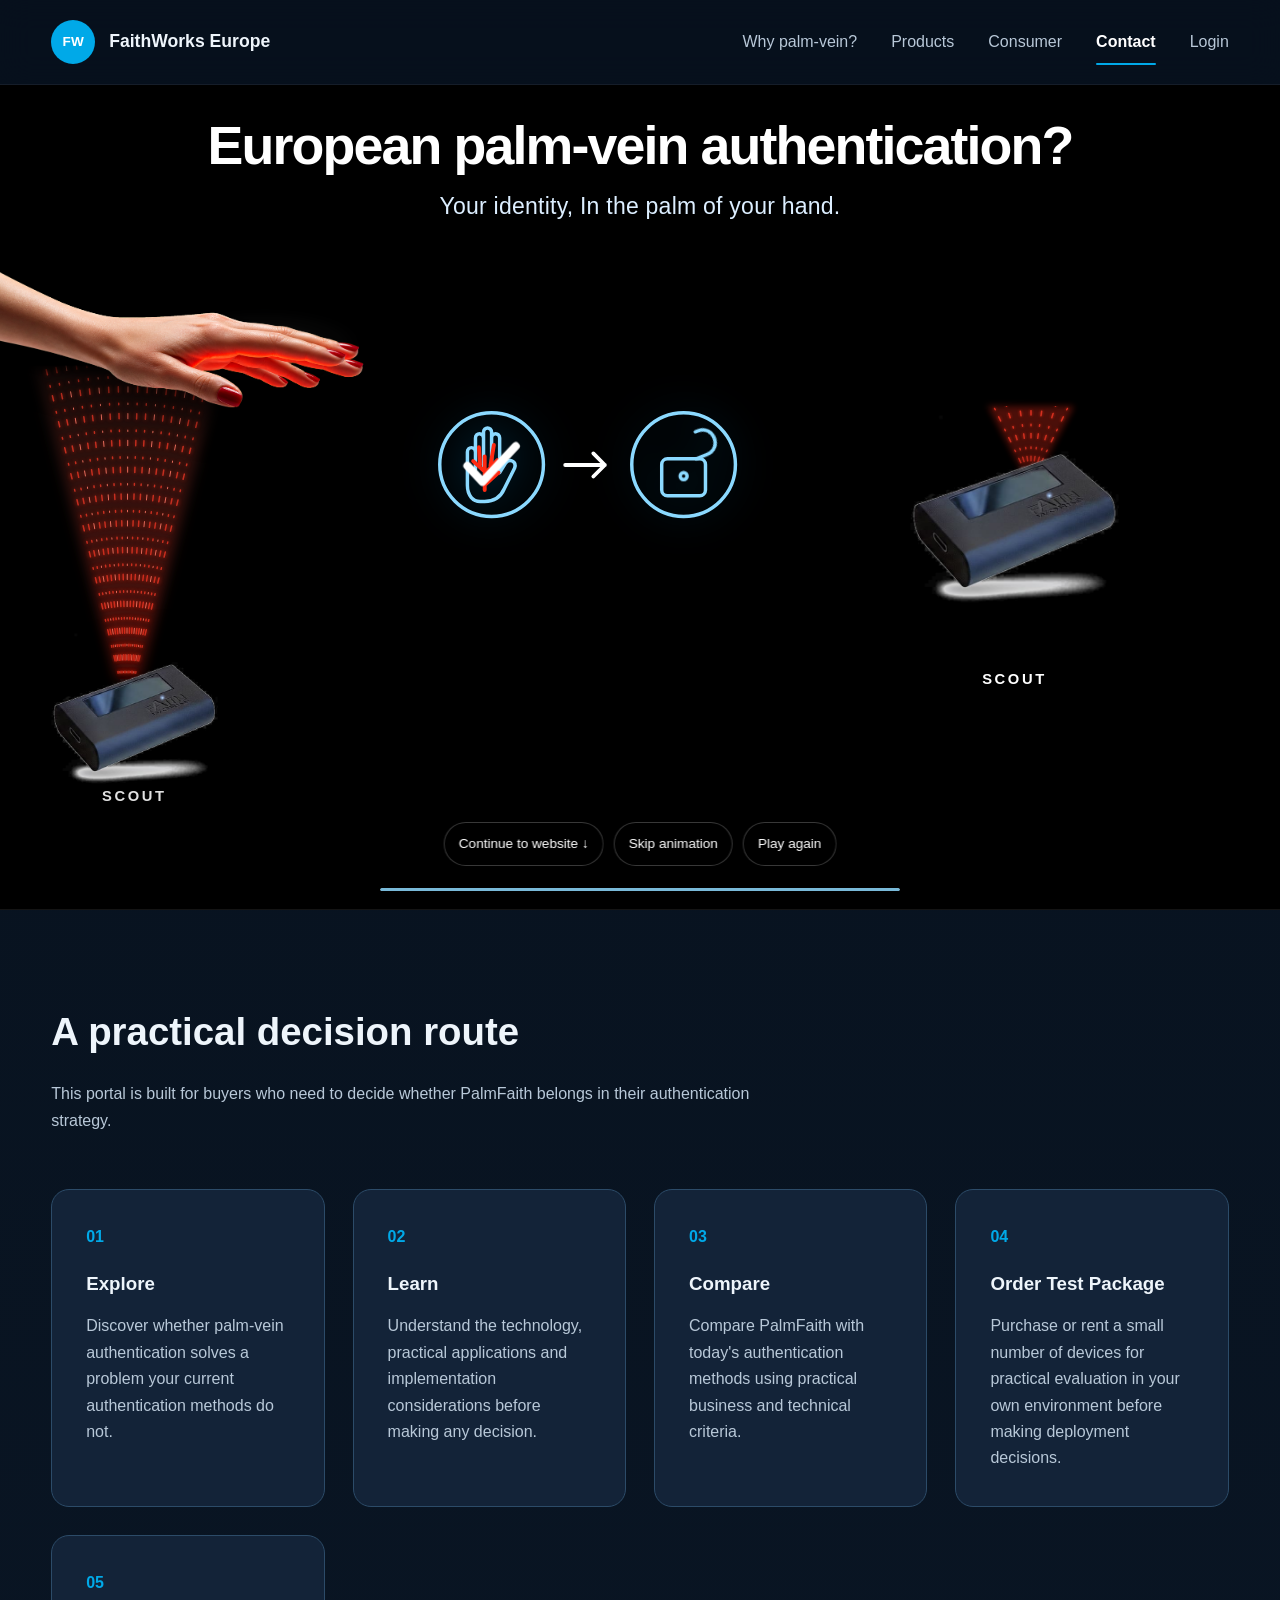
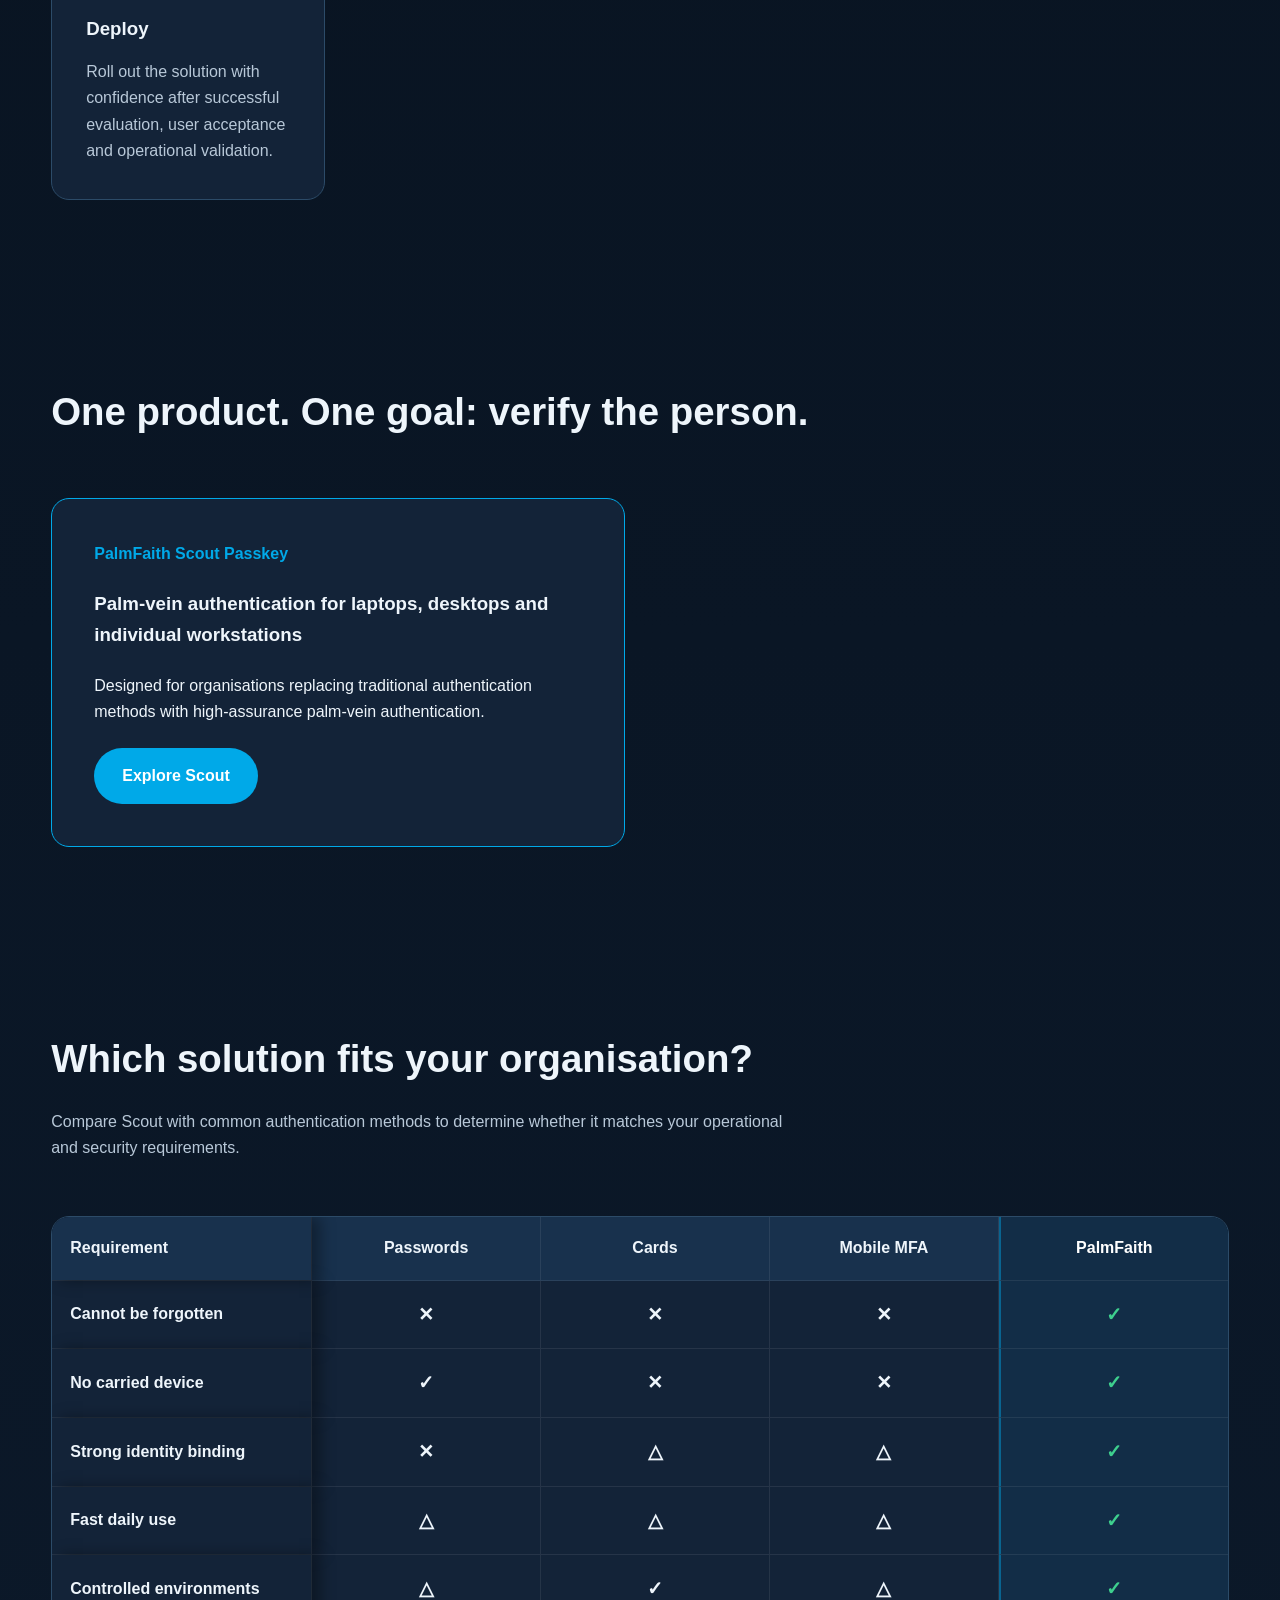
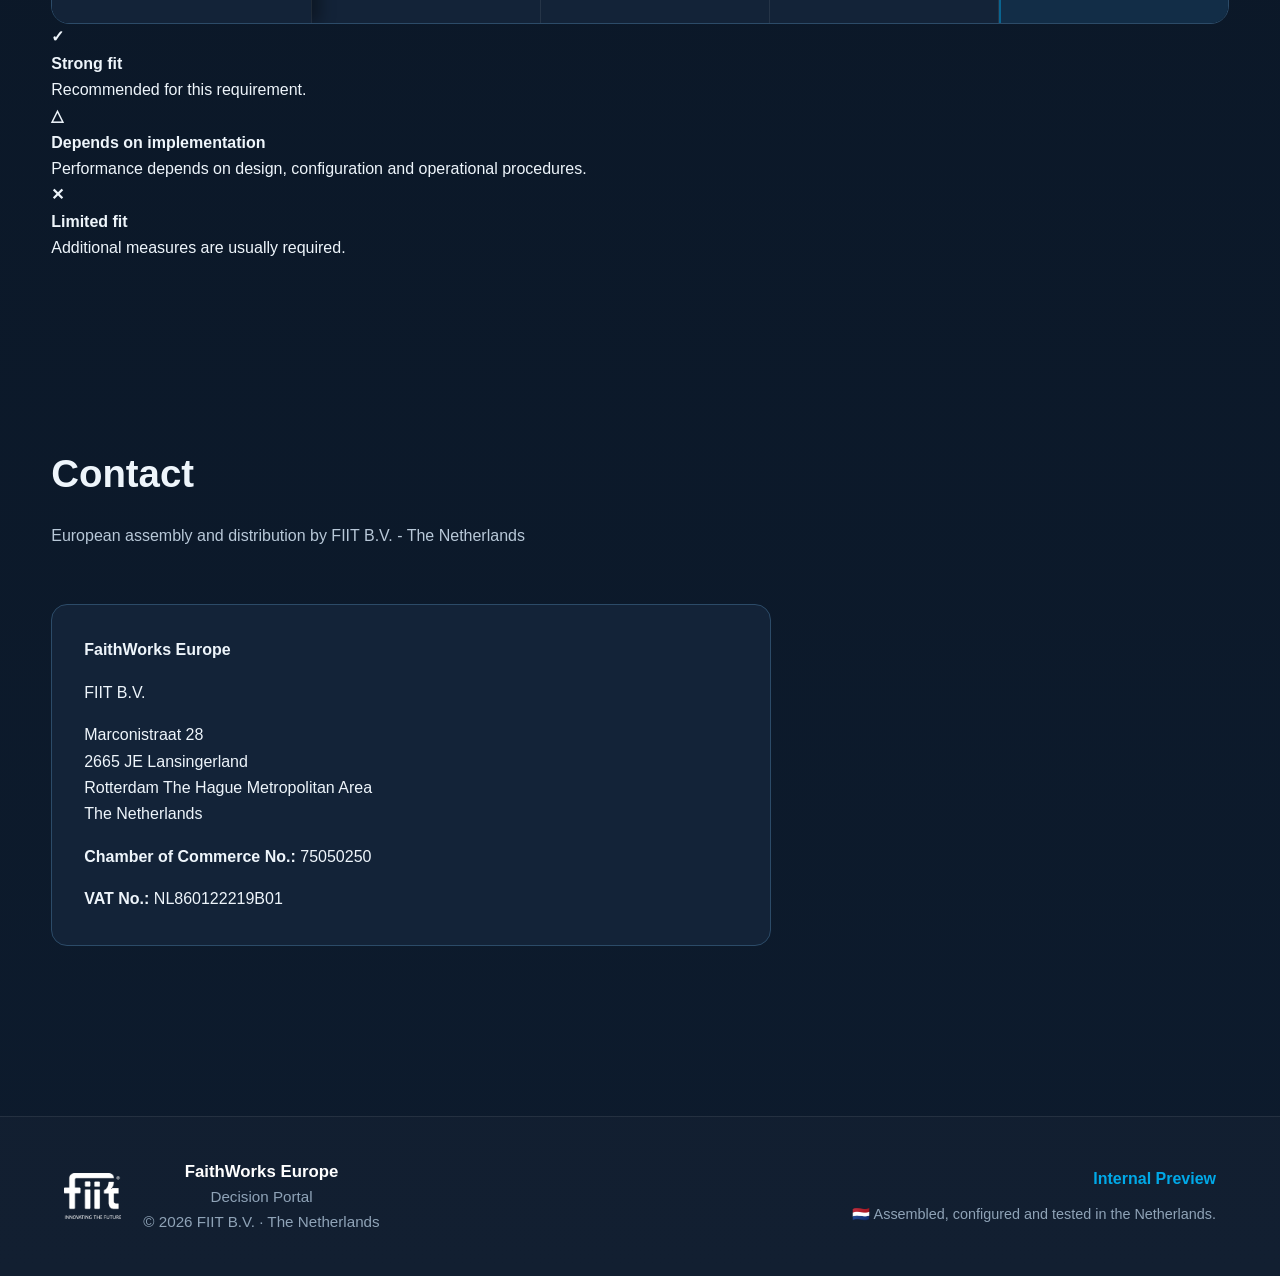
==== commit abd8d5dd: "Improve responsive comparison table" ====
--- a/index.html
+++ b/index.html
@@ -7,7 +7,7 @@
   <meta name="viewport" content="width=device-width, initial-scale=1" />
   <title>PalmFaith Europe | Decision Portal</title>
   <meta name="description"
-    content="A European decision portal for evaluating PalmFaith Scout Passkey and PalmFaith Sentinel as biometric authentication solutions." />
+    content="A European decision portal for evaluating PalmFaith Scout Passkey as a biometric authentication solution." />
   <link rel="stylesheet" href="css/styles.css?v=20260719-beam-right-75">
 </head>
 
@@ -140,27 +140,6 @@
             <img src="img/cinematic-scout.png" alt="PalmFaith Scout">
             <strong>Scout</strong>
           </div>
-          <div class="product-reveal product-reveal-sentinel">
-            <svg class="product-scan-bundle product-scan-sentinel" viewBox="0 0 120 80" preserveAspectRatio="none" aria-hidden="true">
-              <defs>
-                <clipPath id="sentinelProductBeamClip">
-                  <path d="M120 36 L120 44 L0 76 L0 4 Z"/>
-                </clipPath>
-              </defs>
-              <path class="product-beam-haze" d="M120 36 L120 44 L0 76 L0 4 Z"/>
-              <g clip-path="url(#sentinelProductBeamClip)">
-                <line class="product-beam-stream odd" x1="122" y1="40" x2="-2" y2="8"/>
-                <line class="product-beam-stream even" x1="122" y1="40" x2="-2" y2="18"/>
-                <line class="product-beam-stream odd" x1="122" y1="40" x2="-2" y2="29"/>
-                <line class="product-beam-stream even" x1="122" y1="40" x2="-2" y2="40"/>
-                <line class="product-beam-stream odd" x1="122" y1="40" x2="-2" y2="51"/>
-                <line class="product-beam-stream even" x1="122" y1="40" x2="-2" y2="62"/>
-                <line class="product-beam-stream odd" x1="122" y1="40" x2="-2" y2="72"/>
-              </g>
-            </svg>
-            <img src="img/cinematic-sentinel-left.png" alt="PalmFaith Sentinel">
-            <strong>Sentinel</strong>
-          </div>
         </div>
 
         <div class="cinematic-copy">
@@ -228,7 +207,7 @@
 
     <section id="products" class="section products-section">
       <div class="section-heading">
-        <h2>Two products. One goal: verify the person.</h2>
+        <h2>One product. One goal: verify the person.</h2>
       </div>
 
       <div class="product-grid">
@@ -242,18 +221,6 @@
           <a class="button primary" href="products/scout.html">Explore Scout</a>
         </article>
 
-        <article class="product-card">
-          <p class="product-label">PalmFaith Sentinel</p>
-          <h3>Palm-vein authentication for secure access to restricted areas.</h3>
-          <p>
-            Designed for organisations replacing traditional access control methods with high-assurance palm-vein
-            authentication.
-          </p>
-          <a class="button primary coming-soon" href="#" aria-label="Explore Sentinel — coming soon">
-            Explore Sentinel
-            <span class="coming-soon-label" role="status">Coming soon</span>
-          </a>
-        </article>
       </div>
     </section>
     <section id="comparison" class="section comparison-section">
@@ -261,8 +228,8 @@
       <div class="section-heading">
         <h2>Which solution fits your organisation?</h2>
         <p>
-          Scout and Sentinel are designed for different environments. Compare their capabilities below to determine
-          which solution best matches your operational and security requirements.
+          Compare Scout with common authentication methods to determine whether it matches your operational and
+          security requirements.
         </p>
       </div>
 
--- a/css/styles.css
+++ b/css/styles.css
@@ -1291,7 +1291,6 @@
   animation: productsReveal 1.2s cubic-bezier(.2,.8,.2,1) 17s forwards;
 }
 .product-reveal-scout { width: 46%; }
-.product-reveal-sentinel { width: 34%; animation-delay: 17.35s; }
 .product-reveal img {
   width: 100%;
   height: 300px;
@@ -1319,13 +1318,6 @@
   top: calc(37% - 76px);
   width: 100px;
   height: 76px;
-}
-
-.product-scan-sentinel {
-  left: calc(50% - 110px);
-  top: calc(58% - 27px);
-  width: 110px;
-  height: 54px;
 }
 
 .product-beam-haze {
@@ -1495,7 +1487,6 @@
   .cinematic-flow-arrow { flex-basis: 32px; width: 32px; }
   .cinematic-zone-products { left: 70%; width: 30%; flex-direction: column; align-items: center; justify-content: center; gap: 26px; padding: 8% 2% 18%; }
   .product-reveal-scout { width: 86%; }
-  .product-reveal-sentinel { width: 72%; }
   .product-reveal img { height: 175px; }
 }
 
@@ -1507,7 +1498,6 @@
   .cinematic-flow-arrow { flex-basis: 20px; width: 20px; }
   .cinematic-zone-products { left: 73%; width: 27%; gap: 18px; padding-bottom: 25%; }
   .product-reveal-scout { width: 100%; }
-  .product-reveal-sentinel { width: 82%; }
   .product-reveal img { height: 118px; }
   .product-reveal strong { font-size:.65rem; }
   .cinematic-scanner { width: 58%; left: 2%; bottom: 15%; }
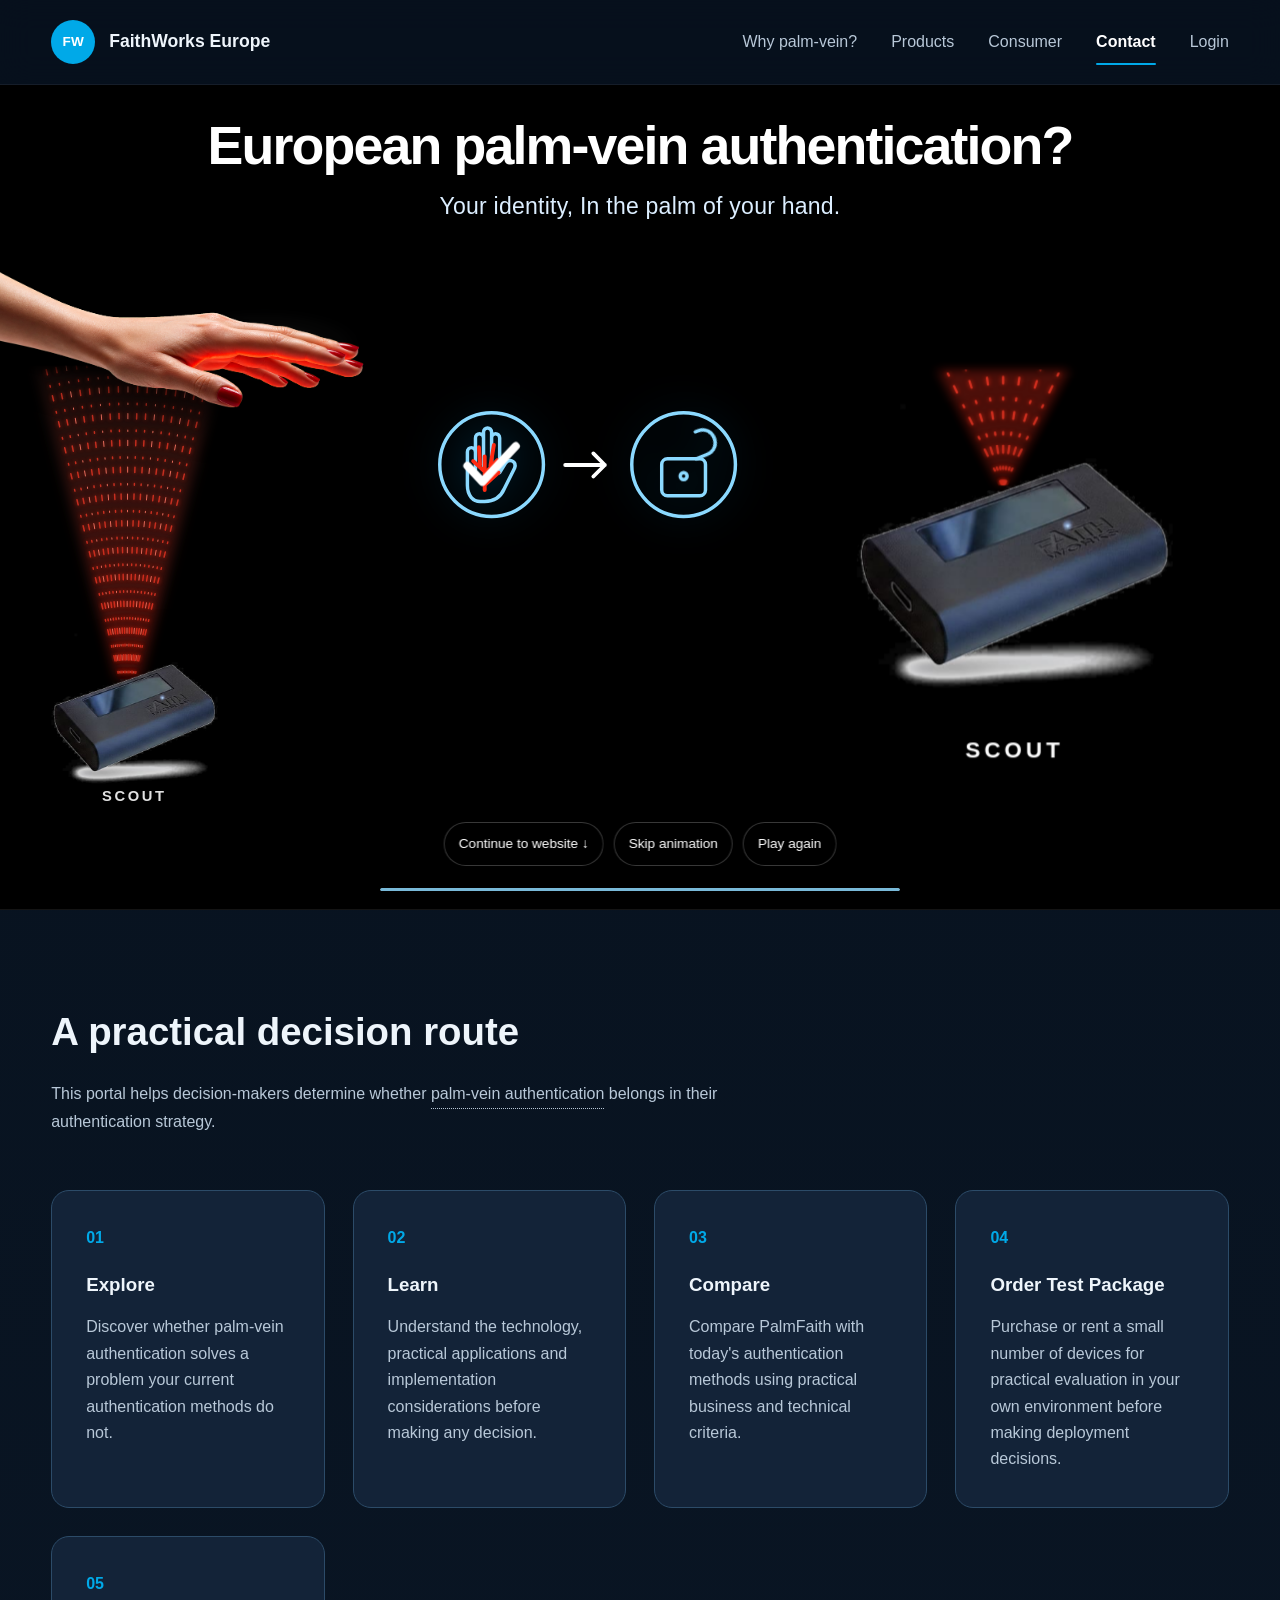
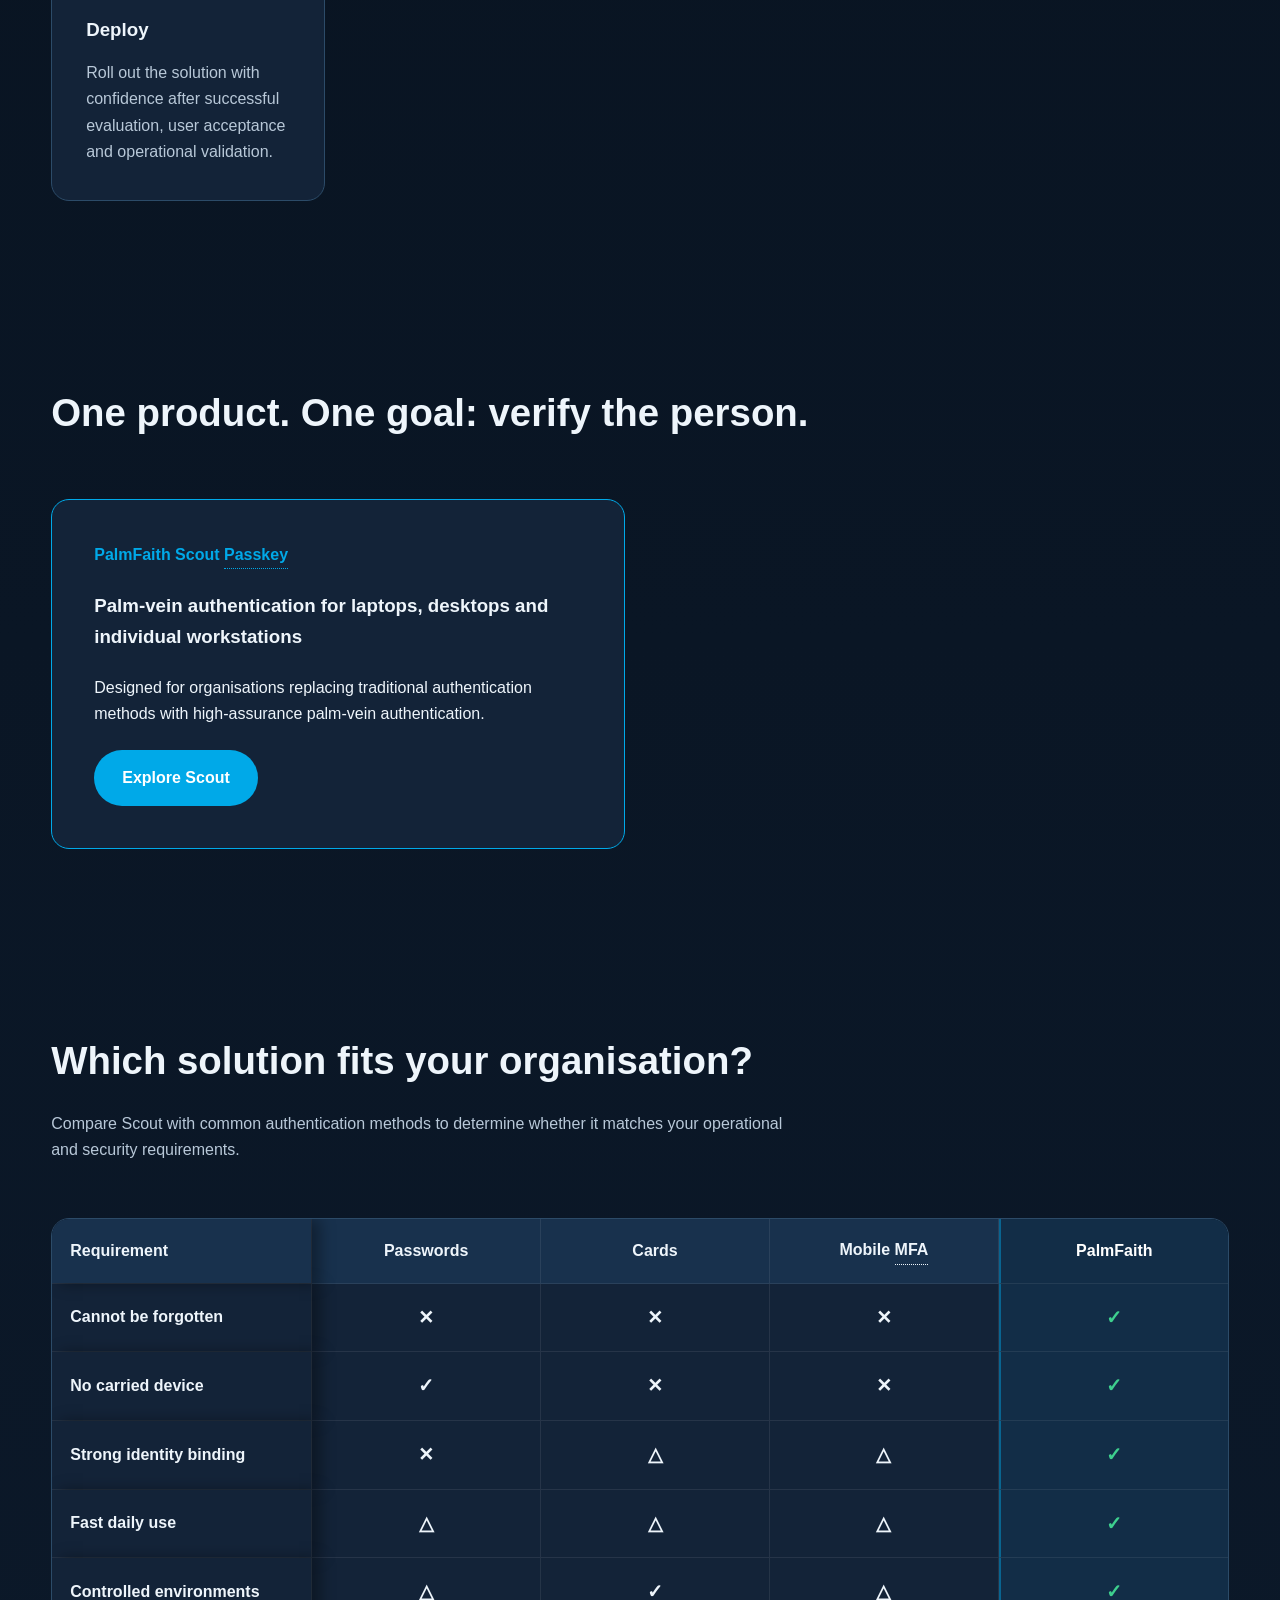
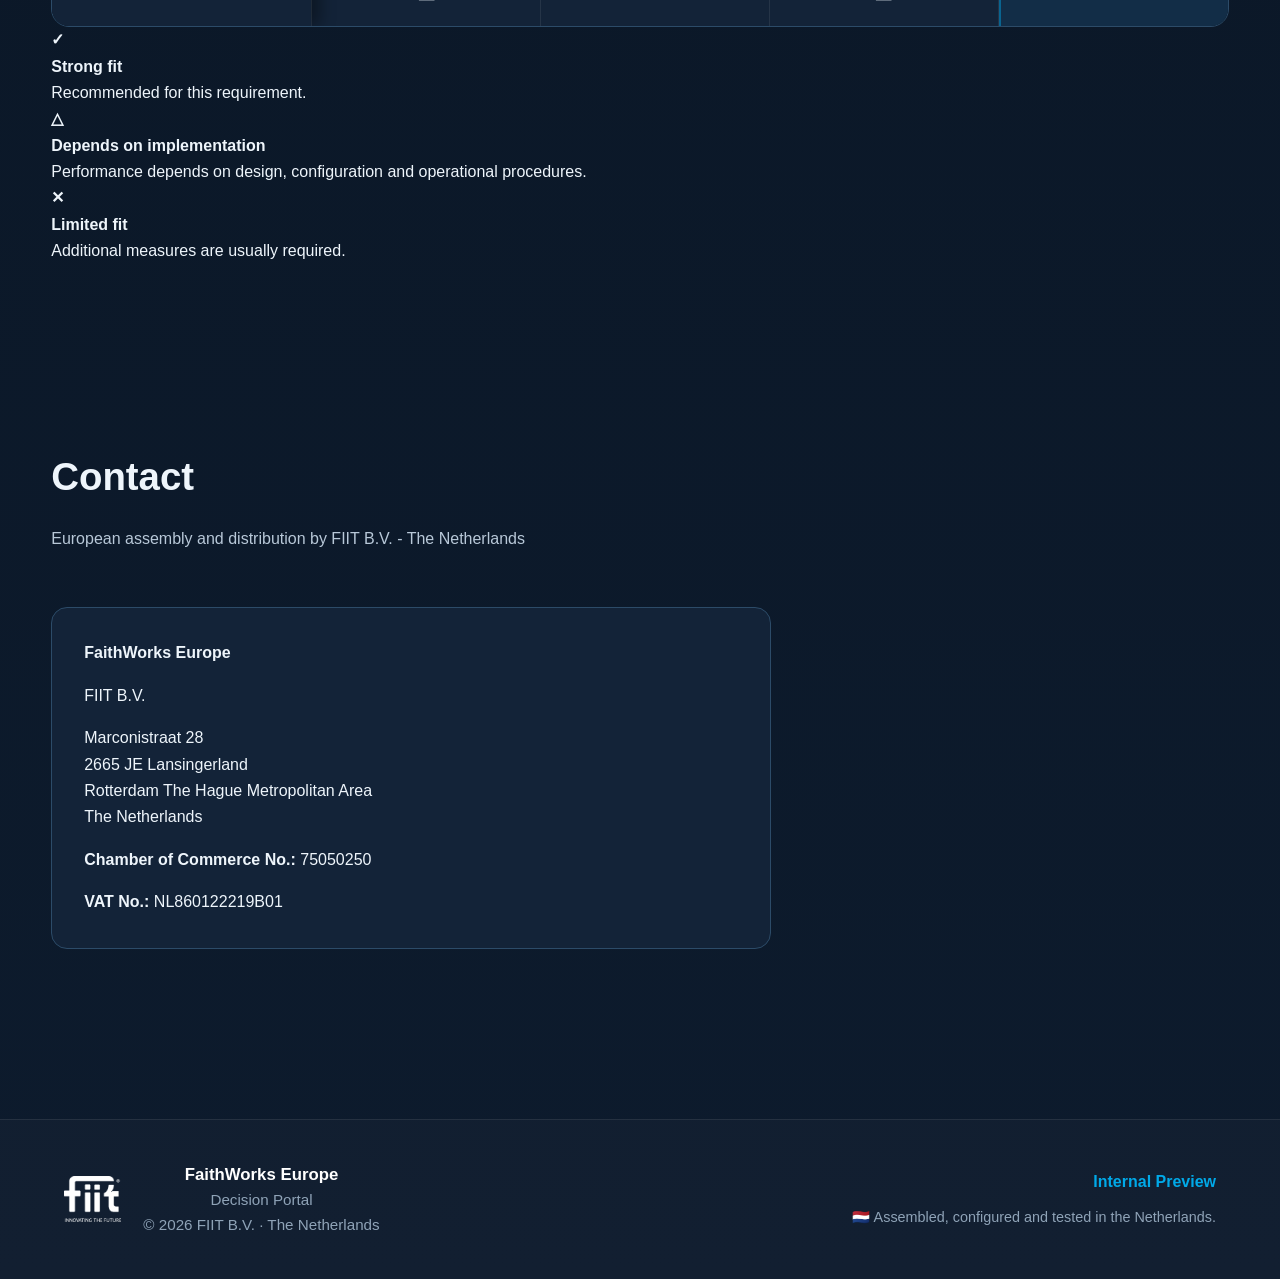
==== commit fd62c185: "Improve responsive comparison table" ====
--- a/index.html
+++ b/index.html
@@ -8,7 +8,7 @@
   <title>PalmFaith Europe | Decision Portal</title>
   <meta name="description"
     content="A European decision portal for evaluating PalmFaith Scout Passkey as a biometric authentication solution." />
-  <link rel="stylesheet" href="css/styles.css?v=20260719-beam-right-75">
+  <link rel="stylesheet" href="css/styles.css?v=20260721-tooltips">
 </head>
 
 <body>
@@ -163,7 +163,7 @@
       <div class="section-heading">
         <h2>A practical decision route</h2>
         <p>
-          This portal is built for buyers who need to decide whether PalmFaith belongs in their authentication strategy.
+          This portal helps decision-makers determine whether <button type="button" class="technical-term" data-term="palm-vein-authentication">palm-vein authentication</button> belongs in their authentication strategy.
         </p>
       </div>
 
@@ -212,7 +212,7 @@
 
       <div class="product-grid">
         <article class="product-card featured">
-          <p class="product-label">PalmFaith Scout Passkey</p>
+          <p class="product-label">PalmFaith Scout <button type="button" class="technical-term" data-term="passkey">Passkey</button></p>
           <h3>Palm-vein authentication for laptops, desktops and individual workstations</h3>
           <p>
             Designed for organisations replacing traditional authentication methods with high-assurance palm-vein
@@ -240,7 +240,7 @@
               <th>Requirement</th>
               <th>Passwords</th>
               <th>Cards</th>
-              <th>Mobile MFA</th>
+              <th>Mobile <button type="button" class="technical-term" data-term="mfa">MFA</button></th>
               <th>PalmFaith</th>
             </tr>
           </thead>
@@ -384,7 +384,7 @@
 
   </footer>
 
-  <script src="js/script.js?v=20260719-progress-bar"></script>
+  <script src="js/script.js?v=20260721-tooltips-once"></script>
 </body>
 
 </html>
--- a/css/styles.css
+++ b/css/styles.css
@@ -79,6 +79,61 @@
 select {
 
   font: inherit;
+}
+
+/* ==========================================================
+   TECHNICAL TERM TOOLTIPS
+========================================================== */
+
+.technical-term {
+  display: inline;
+  padding: 0;
+  border: 0;
+  border-bottom: 1px dotted currentColor;
+  background: none;
+  color: inherit;
+  font: inherit;
+  line-height: inherit;
+  text-align: inherit;
+  cursor: help;
+}
+
+.technical-term:focus-visible {
+  outline: 2px solid var(--primary);
+  outline-offset: 3px;
+  border-radius: 2px;
+}
+
+.technical-popover {
+  position: fixed;
+  z-index: 2000;
+  width: min(360px, calc(100vw - 32px));
+  padding: 14px 16px;
+  border: 1px solid var(--border);
+  border-radius: 12px;
+  background: var(--surface-light);
+  box-shadow: var(--shadow);
+  color: var(--text);
+  font-size: .9rem;
+  line-height: 1.5;
+  text-align: left;
+  opacity: 0;
+  visibility: hidden;
+  pointer-events: none;
+  transition: opacity .14s ease, visibility .14s ease;
+}
+
+.technical-popover.is-visible {
+  opacity: 1;
+  visibility: visible;
+}
+
+@media (max-width: 640px) {
+  .technical-popover {
+    width: min(340px, calc(100vw - 24px));
+    padding: 13px 14px;
+    font-size: .88rem;
+  }
 }
 
 /* ==========================================================
@@ -1287,10 +1342,17 @@
   position: relative;
   opacity: 0;
   transform: translateY(30px) scale(.94);
+  transform-origin: center center;
   text-align: center;
   animation: productsReveal 1.2s cubic-bezier(.2,.8,.2,1) 17s forwards;
 }
-.product-reveal-scout { width: 46%; }
+.product-reveal-scout {
+  --scout-zoom-scale: 1.48;
+  width: 46%;
+  animation:
+    productsReveal 1.2s cubic-bezier(.2,.8,.2,1) 17s forwards,
+    scoutCinematicZoom 2.6s cubic-bezier(.16,.72,.24,1) 19.2s forwards;
+}
 .product-reveal img {
   width: 100%;
   height: 300px;
@@ -1306,6 +1368,7 @@
   color: #fff;
   font-size: .92rem;
 }
+.product-reveal-scout strong { margin-top: -28px; }
 .product-scan-bundle {
   position: absolute;
   z-index: 1;
@@ -1314,7 +1377,7 @@
 }
 
 .product-scan-scout {
-  left: calc(58% - 50px);
+  left: calc(46.2% - 50px);
   top: calc(37% - 76px);
   width: 100px;
   height: 76px;
@@ -1445,6 +1508,16 @@
 @keyframes flowArrowReveal { to { opacity: 1; transform: translateX(0); } }
 @keyframes veinPulse { 0%,100% { opacity:.42; filter:drop-shadow(0 0 1px #ff2a12);} 50% {opacity:1; filter:drop-shadow(0 0 7px #ff2a12);} }
 @keyframes productsReveal { to { opacity:1; transform:translateY(0) scale(1); } }
+@keyframes scoutCinematicZoom {
+  from {
+    transform: perspective(1400px) translateZ(0) scale(1);
+    filter: drop-shadow(0 0 0 rgba(0,0,0,0));
+  }
+  to {
+    transform: perspective(1400px) translateZ(36px) scale(var(--scout-zoom-scale));
+    filter: drop-shadow(0 28px 30px rgba(0,0,0,.26));
+  }
+}
 @keyframes productBeamPulse { 0%,100% {opacity:.45;} 50% {opacity:1;} }
 @keyframes copyReveal { to { opacity:1; transform:translateY(0);} }
 @keyframes cinematicProgress { to { transform:scaleX(1); } }
@@ -1478,6 +1551,12 @@
   animation: none !important;
   transform: scaleX(1);
 }
+.cinematic-stage.is-skipped .product-reveal-scout {
+  animation: none;
+  opacity: 1;
+  transform: perspective(1400px) translateZ(36px) scale(var(--scout-zoom-scale));
+  filter: drop-shadow(0 28px 30px rgba(0,0,0,.26));
+}
 
 @media (max-width: 900px) {
   .cinematic-stage { min-height: 780px; height: calc(100vh - 70px); }
@@ -1486,20 +1565,40 @@
   .cinematic-icon { flex-basis: 70px; width: 70px; height: 70px; }
   .cinematic-flow-arrow { flex-basis: 32px; width: 32px; }
   .cinematic-zone-products { left: 70%; width: 30%; flex-direction: column; align-items: center; justify-content: center; gap: 26px; padding: 8% 2% 18%; }
-  .product-reveal-scout { width: 86%; }
+  .product-reveal-scout { --scout-zoom-scale: 1.18; width: 86%; }
   .product-reveal img { height: 175px; }
+  .product-reveal-scout strong { margin-top: 0; }
 }
 
 @media (max-width: 640px) {
   .cinematic-stage { min-height: 720px; height: 82vh; }
   .cinematic-zone-hand { width: 48%; }
-  .cinematic-zone-icons { left: 48%; width: 25%; gap: 4px; }
-  .cinematic-icon { flex-basis: 34px; width: 34px; height: 34px; }
-  .cinematic-flow-arrow { flex-basis: 20px; width: 20px; }
-  .cinematic-zone-products { left: 73%; width: 27%; gap: 18px; padding-bottom: 25%; }
-  .product-reveal-scout { width: 100%; }
-  .product-reveal img { height: 118px; }
-  .product-reveal strong { font-size:.65rem; }
+  .cinematic-zone-icons {
+    left: 48%;
+    top: 19%;
+    bottom: auto;
+    width: 52%;
+    height: 25%;
+    gap: 2px;
+    padding-bottom: 0;
+  }
+  .cinematic-icon {
+    flex-basis: clamp(64px, 20vw, 80px);
+    width: clamp(64px, 20vw, 80px);
+    height: clamp(64px, 20vw, 80px);
+  }
+  .cinematic-flow-arrow { flex-basis: 14px; width: 14px; }
+  .cinematic-zone-products {
+    left: 48%;
+    top: 40%;
+    bottom: 10%;
+    width: 52%;
+    gap: 0;
+    padding: 0 4% 10%;
+  }
+  .product-reveal-scout { --scout-zoom-scale: 1.32; width: 70%; }
+  .product-reveal img { height: 150px; }
+  .product-reveal strong { margin-top: -12px; font-size:.65rem; }
   .cinematic-scanner { width: 58%; left: 2%; bottom: 15%; }
   .scanner-vertical-beam { left: 30%; bottom: 30%; height: 30%; }
   .cinematic-hand-wrap { left: 1%; top: 31%; width: 98%; }
